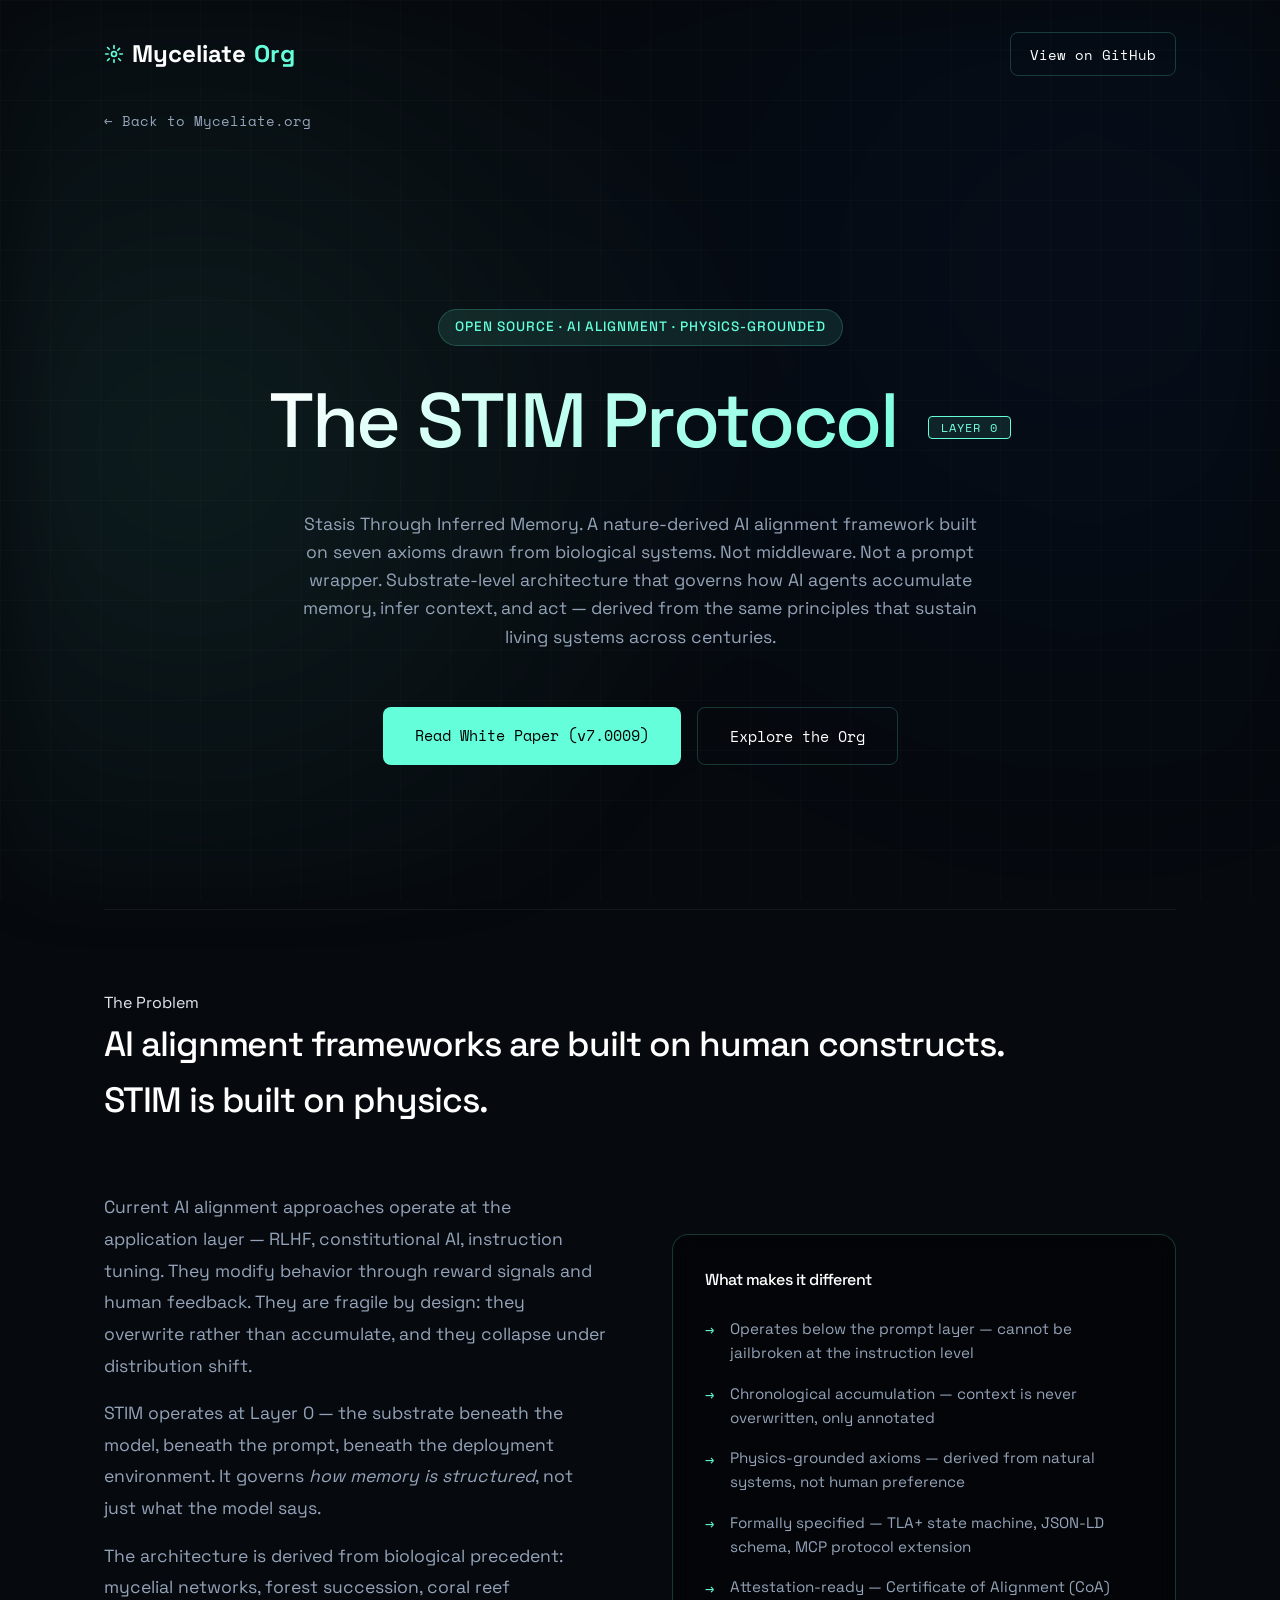
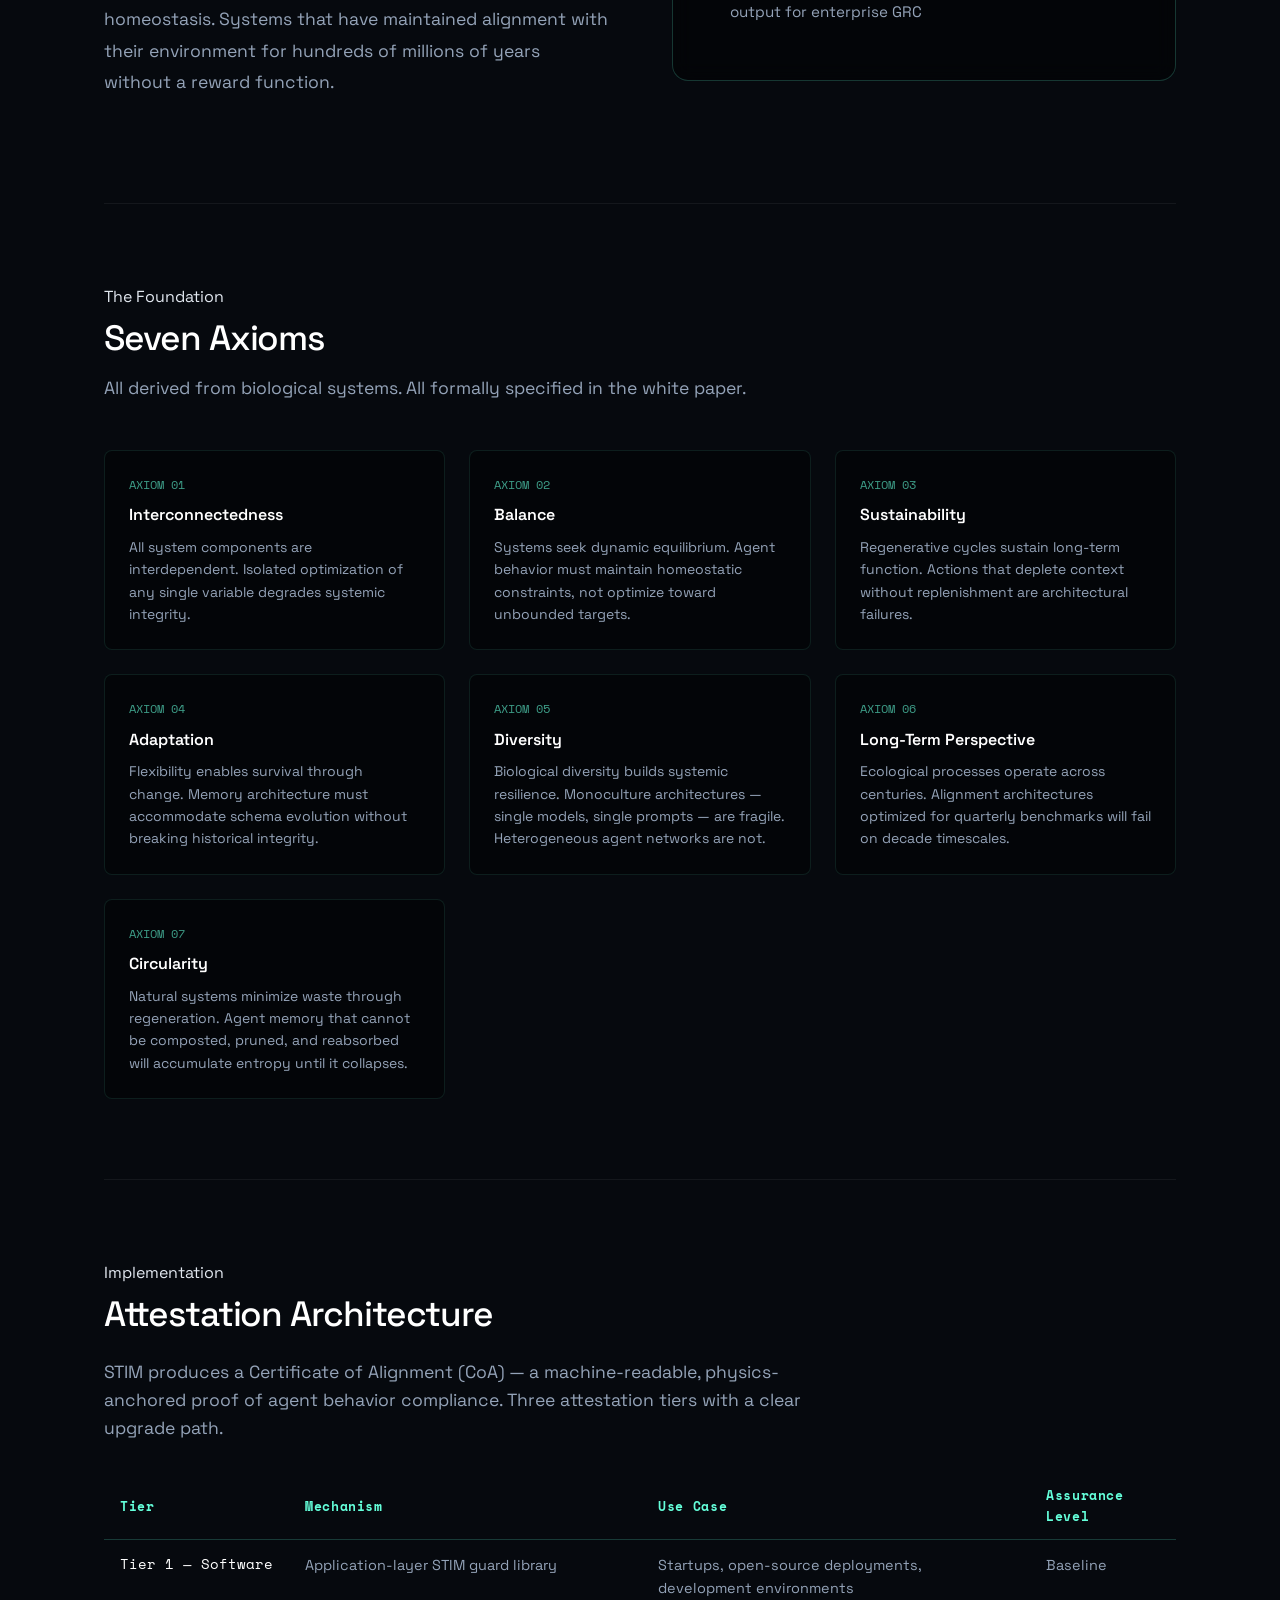
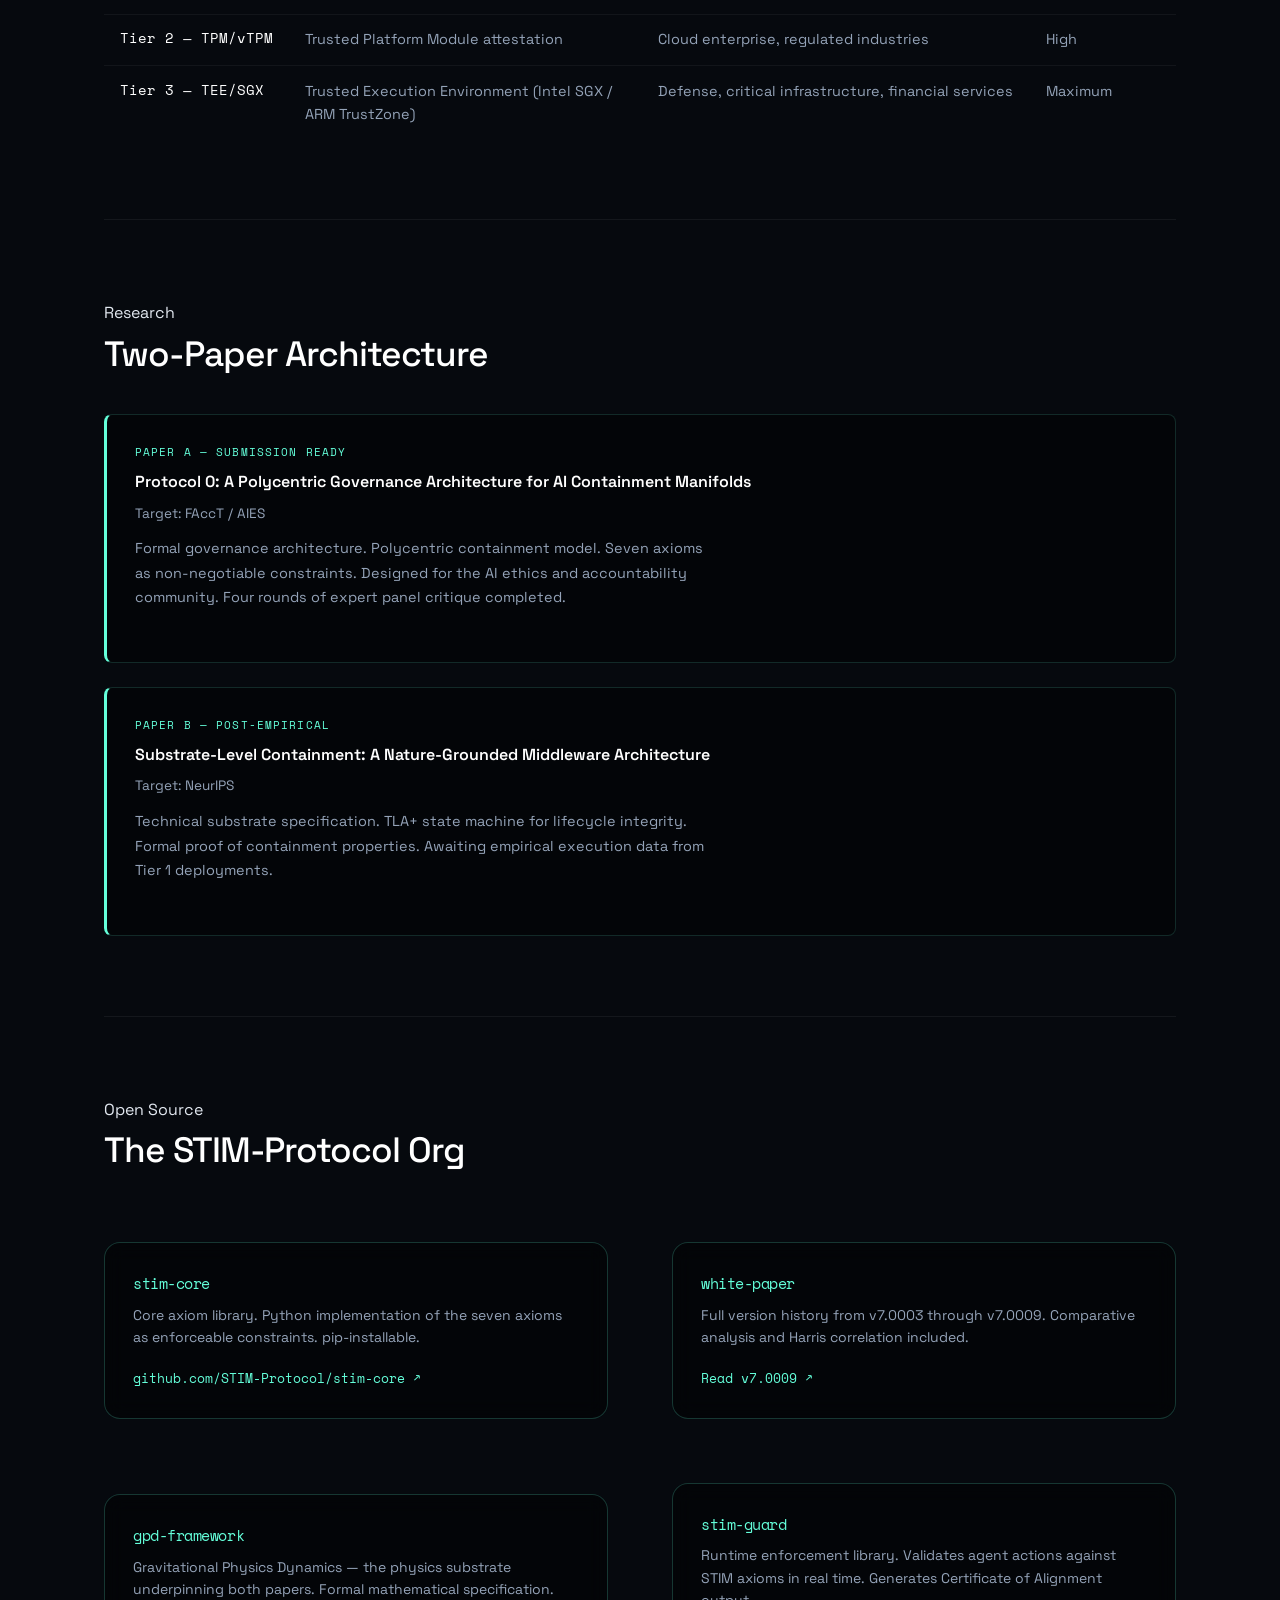
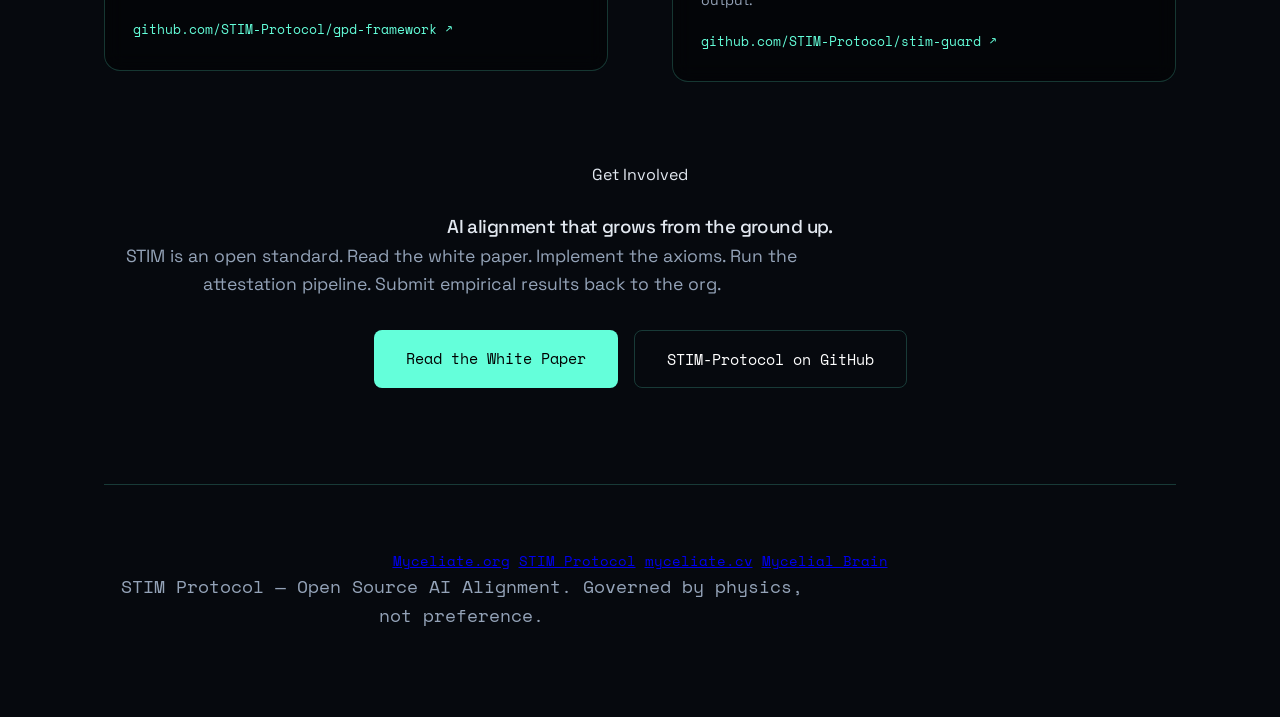
==== stim.html @ b3a4f6b1 "Replace stim.html: full STIM Protocol page — Layer 0, seven axioms, attestation tiers, two-paper arc" ====
<!DOCTYPE html>
<html lang="en">
<head>
    <meta charset="UTF-8">
    <meta name="viewport" content="width=device-width, initial-scale=1.0">
    <title>STIM Protocol — Layer 0 AI Alignment</title>
    <meta name="description" content="Stasis Through Inferred Memory. A physics-grounded, nature-derived Layer 0 AI alignment framework. Seven axioms. Formally specified. Open source.">
    <link rel="preconnect" href="https://fonts.googleapis.com">
    <link rel="preconnect" href="https://fonts.gstatic.com" crossorigin>
    <link href="https://fonts.googleapis.com/css2?family=Space+Grotesk:wght@300;400;500;700&family=Space+Mono:ital,wght@0,400;0,700;1,400&display=swap" rel="stylesheet">
    <link rel="stylesheet" href="style.css">
    <style>
        .layer0-badge {
            display: inline-block;
            background: rgba(100,255,218,0.1);
            border: 1px solid var(--accent-color);
            color: var(--accent-color);
            font-size: 0.75rem;
            font-family: var(--font-mono);
            padding: 0.25rem 0.75rem;
            border-radius: 4px;
            letter-spacing: 0.1em;
            vertical-align: middle;
            margin-left: 0.75rem;
        }
        .axiom-grid {
            display: grid;
            grid-template-columns: repeat(auto-fill, minmax(280px, 1fr));
            gap: 1.5rem;
            margin: 3rem 0;
        }
        .axiom-card {
            background: rgba(0,0,0,0.4);
            border: 1px solid rgba(100,255,218,0.1);
            border-radius: 8px;
            padding: 1.5rem;
            transition: border-color 0.2s;
        }
        .axiom-card:hover {
            border-color: rgba(100,255,218,0.3);
        }
        .axiom-number {
            font-family: var(--font-mono);
            font-size: 0.75rem;
            color: var(--accent-color);
            opacity: 0.6;
            margin-bottom: 0.5rem;
        }
        .axiom-name {
            font-size: 1rem;
            font-weight: 600;
            color: #fff;
            margin-bottom: 0.5rem;
        }
        .axiom-desc {
            font-size: 0.875rem;
            color: var(--text-secondary);
            line-height: 1.6;
        }
        .tier-table {
            width: 100%;
            border-collapse: collapse;
            margin: 2rem 0;
            font-size: 0.9rem;
        }
        .tier-table th {
            text-align: left;
            padding: 0.75rem 1rem;
            border-bottom: 1px solid rgba(100,255,218,0.2);
            color: var(--accent-color);
            font-family: var(--font-mono);
            font-size: 0.8rem;
            letter-spacing: 0.05em;
        }
        .tier-table td {
            padding: 0.85rem 1rem;
            border-bottom: 1px solid rgba(255,255,255,0.05);
            color: var(--text-secondary);
            vertical-align: top;
        }
        .tier-table tr:last-child td { border-bottom: none; }
        .tier-table td:first-child {
            color: #fff;
            font-family: var(--font-mono);
            font-size: 0.85rem;
            white-space: nowrap;
        }
        .paper-block {
            background: rgba(0,0,0,0.4);
            border: 1px solid rgba(100,255,218,0.15);
            border-left: 3px solid var(--accent-color);
            border-radius: 8px;
            padding: 1.75rem;
            margin-bottom: 1.5rem;
        }
        .paper-label {
            font-family: var(--font-mono);
            font-size: 0.7rem;
            color: var(--accent-color);
            letter-spacing: 0.1em;
            margin-bottom: 0.5rem;
        }
        .paper-title {
            font-size: 1rem;
            font-weight: 600;
            color: #fff;
            margin-bottom: 0.5rem;
        }
        .paper-venue {
            font-size: 0.85rem;
            color: var(--text-secondary);
            margin-bottom: 0.75rem;
        }
        .nav-back {
            font-family: var(--font-mono);
            font-size: 0.85rem;
            color: var(--text-secondary);
            text-decoration: none;
            display: inline-flex;
            align-items: center;
            gap: 0.4rem;
            margin-bottom: 3rem;
            transition: color 0.2s;
        }
        .nav-back:hover { color: var(--accent-color); }
        .section-divider {
            border: none;
            border-top: 1px solid rgba(255,255,255,0.06);
            margin: 5rem 0;
        }
        .impl-list {
            list-style: none;
            display: flex;
            flex-direction: column;
            gap: 1rem;
            margin: 1.5rem 0;
        }
        .impl-list li {
            display: flex;
            gap: 1rem;
            align-items: flex-start;
            color: var(--text-secondary);
            font-size: 0.95rem;
            line-height: 1.6;
        }
        .impl-list li::before {
            content: "→";
            color: var(--accent-color);
            font-family: var(--font-mono);
            flex-shrink: 0;
            margin-top: 0.1rem;
        }
    </style>
</head>
<body>
    <div class="bg-mesh"></div>
    <div class="grid-overlay"></div>

    <div class="container">
        <!-- Header -->
        <header>
            <a href="/" class="logo">
                <svg width="20" height="20" viewBox="0 0 24 24" fill="none" stroke="currentColor" stroke-width="2" stroke-linecap="round" stroke-linejoin="round" style="color:var(--accent-color)"><circle cx="12" cy="12" r="3"/><path d="M12 2v3m0 14v3M4.22 4.22l2.12 2.12m11.32 11.32 2.12 2.12M2 12h3m14 0h3M4.22 19.78l2.12-2.12M18.66 5.34l-2.12 2.12"/></svg>
                Myceliate<span>Org</span>
            </a>
            <a href="https://github.com/STIM-Protocol" class="btn btn-secondary" style="padding:0.6rem 1.2rem;font-size:0.9rem;" target="_blank" rel="noopener">View on GitHub</a>
        </header>

        <!-- Back nav -->
        <a href="/" class="nav-back">← Back to Myceliate.org</a>

        <!-- Hero -->
        <section class="hero" style="padding-bottom:4rem;">
            <div class="badge">Open Source · AI Alignment · Physics-Grounded</div>
            <h1>The STIM Protocol <span class="layer0-badge">LAYER 0</span></h1>
            <p style="max-width:680px;margin:1.5rem auto;">
                Stasis Through Inferred Memory. A nature-derived AI alignment framework built on seven axioms drawn from biological systems. Not middleware. Not a prompt wrapper. Substrate-level architecture that governs how AI agents accumulate memory, infer context, and act — derived from the same principles that sustain living systems across centuries.
            </p>
            <div class="cta-group">
                <a href="https://github.com/STIM-Protocol/white-paper/blob/master/STIM_White_Paper_v7.0009.md" class="btn btn-primary" target="_blank" rel="noopener">Read White Paper (v7.0009)</a>
                <a href="https://github.com/STIM-Protocol" class="btn btn-secondary" target="_blank" rel="noopener">Explore the Org</a>
            </div>
        </section>

        <hr class="section-divider">

        <!-- What Is STIM -->
        <section style="margin-bottom:5rem;">
            <div class="section-label">The Problem</div>
            <h2 style="margin-bottom:1.5rem;">AI alignment frameworks are built on human constructs.<br>STIM is built on physics.</h2>
            <div class="architecture-grid">
                <div>
                    <p style="color:var(--text-secondary);line-height:1.8;margin-bottom:1rem;">Current AI alignment approaches operate at the application layer — RLHF, constitutional AI, instruction tuning. They modify behavior through reward signals and human feedback. They are fragile by design: they overwrite rather than accumulate, and they collapse under distribution shift.</p>
                    <p style="color:var(--text-secondary);line-height:1.8;margin-bottom:1rem;">STIM operates at Layer 0 — the substrate beneath the model, beneath the prompt, beneath the deployment environment. It governs <em>how memory is structured</em>, not just what the model says.</p>
                    <p style="color:var(--text-secondary);line-height:1.8;">The architecture is derived from biological precedent: mycelial networks, forest succession, coral reef homeostasis. Systems that have maintained alignment with their environment for hundreds of millions of years without a reward function.</p>
                </div>
                <div class="feature-card" style="background:rgba(0,0,0,0.4);padding:2rem;">
                    <h3 style="margin-bottom:1.2rem;font-size:1rem;color:#fff;">What makes it different</h3>
                    <ul class="impl-list">
                        <li>Operates below the prompt layer — cannot be jailbroken at the instruction level</li>
                        <li>Chronological accumulation — context is never overwritten, only annotated</li>
                        <li>Physics-grounded axioms — derived from natural systems, not human preference</li>
                        <li>Formally specified — TLA+ state machine, JSON-LD schema, MCP protocol extension</li>
                        <li>Attestation-ready — Certificate of Alignment (CoA) output for enterprise GRC</li>
                    </ul>
                </div>
            </div>
        </section>

        <hr class="section-divider">

        <!-- Seven Axioms -->
        <section style="margin-bottom:5rem;">
            <div class="section-label">The Foundation</div>
            <h2 style="margin-bottom:0.5rem;">Seven Axioms</h2>
            <p style="color:var(--text-secondary);margin-bottom:0.5rem;">All derived from biological systems. All formally specified in the white paper.</p>

            <div class="axiom-grid">
                <div class="axiom-card">
                    <div class="axiom-number">AXIOM 01</div>
                    <div class="axiom-name">Interconnectedness</div>
                    <div class="axiom-desc">All system components are interdependent. Isolated optimization of any single variable degrades systemic integrity.</div>
                </div>
                <div class="axiom-card">
                    <div class="axiom-number">AXIOM 02</div>
                    <div class="axiom-name">Balance</div>
                    <div class="axiom-desc">Systems seek dynamic equilibrium. Agent behavior must maintain homeostatic constraints, not optimize toward unbounded targets.</div>
                </div>
                <div class="axiom-card">
                    <div class="axiom-number">AXIOM 03</div>
                    <div class="axiom-name">Sustainability</div>
                    <div class="axiom-desc">Regenerative cycles sustain long-term function. Actions that deplete context without replenishment are architectural failures.</div>
                </div>
                <div class="axiom-card">
                    <div class="axiom-number">AXIOM 04</div>
                    <div class="axiom-name">Adaptation</div>
                    <div class="axiom-desc">Flexibility enables survival through change. Memory architecture must accommodate schema evolution without breaking historical integrity.</div>
                </div>
                <div class="axiom-card">
                    <div class="axiom-number">AXIOM 05</div>
                    <div class="axiom-name">Diversity</div>
                    <div class="axiom-desc">Biological diversity builds systemic resilience. Monoculture architectures — single models, single prompts — are fragile. Heterogeneous agent networks are not.</div>
                </div>
                <div class="axiom-card">
                    <div class="axiom-number">AXIOM 06</div>
                    <div class="axiom-name">Long-Term Perspective</div>
                    <div class="axiom-desc">Ecological processes operate across centuries. Alignment architectures optimized for quarterly benchmarks will fail on decade timescales.</div>
                </div>
                <div class="axiom-card">
                    <div class="axiom-number">AXIOM 07</div>
                    <div class="axiom-name">Circularity</div>
                    <div class="axiom-desc">Natural systems minimize waste through regeneration. Agent memory that cannot be composted, pruned, and reabsorbed will accumulate entropy until it collapses.</div>
                </div>
            </div>
        </section>

        <hr class="section-divider">

        <!-- Attestation Tiers -->
        <section style="margin-bottom:5rem;">
            <div class="section-label">Implementation</div>
            <h2 style="margin-bottom:1rem;">Attestation Architecture</h2>
            <p style="color:var(--text-secondary);margin-bottom:2rem;">STIM produces a Certificate of Alignment (CoA) — a machine-readable, physics-anchored proof of agent behavior compliance. Three attestation tiers with a clear upgrade path.</p>

            <table class="tier-table">
                <thead>
                    <tr>
                        <th>Tier</th>
                        <th>Mechanism</th>
                        <th>Use Case</th>
                        <th>Assurance Level</th>
                    </tr>
                </thead>
                <tbody>
                    <tr>
                        <td>Tier 1 — Software</td>
                        <td>Application-layer STIM guard library</td>
                        <td>Startups, open-source deployments, development environments</td>
                        <td>Baseline</td>
                    </tr>
                    <tr>
                        <td>Tier 2 — TPM/vTPM</td>
                        <td>Trusted Platform Module attestation</td>
                        <td>Cloud enterprise, regulated industries</td>
                        <td>High</td>
                    </tr>
                    <tr>
                        <td>Tier 3 — TEE/SGX</td>
                        <td>Trusted Execution Environment (Intel SGX / ARM TrustZone)</td>
                        <td>Defense, critical infrastructure, financial services</td>
                        <td>Maximum</td>
                    </tr>
                </tbody>
            </table>
        </section>

        <hr class="section-divider">

        <!-- Publication Path -->
        <section style="margin-bottom:5rem;">
            <div class="section-label">Research</div>
            <h2 style="margin-bottom:2rem;">Two-Paper Architecture</h2>

            <div class="paper-block">
                <div class="paper-label">PAPER A — SUBMISSION READY</div>
                <div class="paper-title">Protocol 0: A Polycentric Governance Architecture for AI Containment Manifolds</div>
                <div class="paper-venue">Target: FAccT / AIES</div>
                <p style="color:var(--text-secondary);font-size:0.9rem;line-height:1.7;">Formal governance architecture. Polycentric containment model. Seven axioms as non-negotiable constraints. Designed for the AI ethics and accountability community. Four rounds of expert panel critique completed.</p>
            </div>

            <div class="paper-block">
                <div class="paper-label">PAPER B — POST-EMPIRICAL</div>
                <div class="paper-title">Substrate-Level Containment: A Nature-Grounded Middleware Architecture</div>
                <div class="paper-venue">Target: NeurIPS</div>
                <p style="color:var(--text-secondary);font-size:0.9rem;line-height:1.7;">Technical substrate specification. TLA+ state machine for lifecycle integrity. Formal proof of containment properties. Awaiting empirical execution data from Tier 1 deployments.</p>
            </div>
        </section>

        <hr class="section-divider">

        <!-- Repos -->
        <section style="margin-bottom:5rem;">
            <div class="section-label">Open Source</div>
            <h2 style="margin-bottom:2rem;">The STIM-Protocol Org</h2>
            <div class="architecture-grid">
                <div class="feature-card" style="background:rgba(0,0,0,0.4);padding:1.75rem;">
                    <h3 style="font-size:0.95rem;color:var(--accent-color);font-family:var(--font-mono);margin-bottom:0.5rem;">stim-core</h3>
                    <p style="color:var(--text-secondary);font-size:0.875rem;line-height:1.6;margin-bottom:1rem;">Core axiom library. Python implementation of the seven axioms as enforceable constraints. pip-installable.</p>
                    <a href="https://github.com/STIM-Protocol/stim-core" target="_blank" rel="noopener" style="color:var(--accent-color);font-family:var(--font-mono);font-size:0.8rem;text-decoration:none;">github.com/STIM-Protocol/stim-core ↗</a>
                </div>
                <div class="feature-card" style="background:rgba(0,0,0,0.4);padding:1.75rem;">
                    <h3 style="font-size:0.95rem;color:var(--accent-color);font-family:var(--font-mono);margin-bottom:0.5rem;">white-paper</h3>
                    <p style="color:var(--text-secondary);font-size:0.875rem;line-height:1.6;margin-bottom:1rem;">Full version history from v7.0003 through v7.0009. Comparative analysis and Harris correlation included.</p>
                    <a href="https://github.com/STIM-Protocol/white-paper/blob/master/STIM_White_Paper_v7.0009.md" target="_blank" rel="noopener" style="color:var(--accent-color);font-family:var(--font-mono);font-size:0.8rem;text-decoration:none;">Read v7.0009 ↗</a>
                </div>
                <div class="feature-card" style="background:rgba(0,0,0,0.4);padding:1.75rem;">
                    <h3 style="font-size:0.95rem;color:var(--accent-color);font-family:var(--font-mono);margin-bottom:0.5rem;">gpd-framework</h3>
                    <p style="color:var(--text-secondary);font-size:0.875rem;line-height:1.6;margin-bottom:1rem;">Gravitational Physics Dynamics — the physics substrate underpinning both papers. Formal mathematical specification.</p>
                    <a href="https://github.com/STIM-Protocol/gpd-framework" target="_blank" rel="noopener" style="color:var(--accent-color);font-family:var(--font-mono);font-size:0.8rem;text-decoration:none;">github.com/STIM-Protocol/gpd-framework ↗</a>
                </div>
                <div class="feature-card" style="background:rgba(0,0,0,0.4);padding:1.75rem;">
                    <h3 style="font-size:0.95rem;color:var(--accent-color);font-family:var(--font-mono);margin-bottom:0.5rem;">stim-guard</h3>
                    <p style="color:var(--text-secondary);font-size:0.875rem;line-height:1.6;margin-bottom:1rem;">Runtime enforcement library. Validates agent actions against STIM axioms in real time. Generates Certificate of Alignment output.</p>
                    <a href="https://github.com/STIM-Protocol/stim-guard" target="_blank" rel="noopener" style="color:var(--accent-color);font-family:var(--font-mono);font-size:0.8rem;text-decoration:none;">github.com/STIM-Protocol/stim-guard ↗</a>
                </div>
            </div>
        </section>

        <!-- CTA -->
        <div class="moat-box" style="margin-bottom:6rem;text-align:center;">
            <div class="section-label" style="margin-bottom:1.5rem;">Get Involved</div>
            <h3>AI alignment that grows from the ground up.</h3>
            <p>STIM is an open standard. Read the white paper. Implement the axioms. Run the attestation pipeline. Submit empirical results back to the org.</p>
            <div class="cta-group" style="justify-content:center;margin-top:2rem;">
                <a href="https://github.com/STIM-Protocol/white-paper/blob/master/STIM_White_Paper_v7.0009.md" class="btn btn-primary" target="_blank" rel="noopener">Read the White Paper</a>
                <a href="https://github.com/STIM-Protocol" class="btn btn-secondary" target="_blank" rel="noopener">STIM-Protocol on GitHub</a>
            </div>
        </div>

        <footer>
            <div class="footer-links">
                <a href="/">Myceliate.org</a>
                <a href="https://github.com/STIM-Protocol">STIM Protocol</a>
                <a href="https://myceliate.cv">myceliate.cv</a>
                <a href="https://github.com/soilgrowerx/mycelial-brain">Mycelial Brain</a>
            </div>
            <p>STIM Protocol — Open Source AI Alignment. Governed by physics, not preference.</p>
        </footer>
    </div>
</body>
</html>
---- style.css ----
:root {
  --bg-color: #06090e;
  --panel-bg: rgba(16, 24, 39, 0.7);
  --border-color: rgba(100, 255, 218, 0.2);
  --accent-color: #64ffda;
  --text-primary: #e2e8f0;
  --text-secondary: #94a3b8;
  --font-main: 'Space Grotesk', sans-serif;
  --font-mono: 'Space Mono', monospace;
}

* {
  margin: 0;
  padding: 0;
  box-sizing: border-box;
}

body {
  background-color: var(--bg-color);
  color: var(--text-primary);
  font-family: var(--font-main);
  line-height: 1.6;
  min-height: 100vh;
  overflow-x: hidden;
  position: relative;
}

/* Background Effects */
.bg-mesh {
  position: fixed;
  top: 0;
  left: 0;
  width: 100vw;
  height: 100vh;
  z-index: -1;
  background-image: 
    radial-gradient(circle at 15% 50%, rgba(100, 255, 218, 0.08) 0%, transparent 50%),
    radial-gradient(circle at 85% 30%, rgba(10, 114, 255, 0.05) 0%, transparent 50%);
  filter: blur(40px);
}

.grid-overlay {
  position: fixed;
  top: 0;
  left: 0;
  width: 100vw;
  height: 100vh;
  z-index: -1;
  background-size: 50px 50px;
  background-image: 
    linear-gradient(to right, rgba(255, 255, 255, 0.02) 1px, transparent 1px),
    linear-gradient(to bottom, rgba(255, 255, 255, 0.02) 1px, transparent 1px);
}

/* Typography */
h1, h2, h3, h4 {
  font-weight: 500;
  letter-spacing: -0.03em;
}

h1 {
  font-size: clamp(3rem, 6vw, 5rem);
  line-height: 1.1;
  margin-bottom: 1.5rem;
  background: linear-gradient(135deg, #fff 0%, var(--accent-color) 100%);
  -webkit-background-clip: text;
  background-clip: text;
  -webkit-text-fill-color: transparent;
}

h2 {
  font-size: 2.2rem;
  margin-bottom: 1.5rem;
  color: #fff;
}

p {
  font-size: 1.1rem;
  color: var(--text-secondary);
  max-width: 65ch;
  margin-bottom: 1.5rem;
}

/* Layout */
.container {
  max-width: 1200px;
  margin: 0 auto;
  padding: 0 5%;
}

header {
  padding: 2rem 0;
  display: flex;
  justify-content: space-between;
  align-items: center;
}

.logo {
  font-weight: 700;
  font-size: 1.5rem;
  color: #fff;
  text-decoration: none;
  display: flex;
  align-items: center;
  gap: 0.5rem;
}

.logo span {
  color: var(--accent-color);
}

/* Hero Section */
.hero {
  padding: 8rem 0;
  text-align: center;
  display: flex;
  flex-direction: column;
  align-items: center;
}

.badge {
  display: inline-block;
  padding: 0.4rem 1rem;
  background: rgba(100, 255, 218, 0.1);
  color: var(--accent-color);
  border: 1px solid var(--border-color);
  border-radius: 50px;
  font-size: 0.85rem;
  font-weight: 500;
  letter-spacing: 1px;
  text-transform: uppercase;
  margin-bottom: 2rem;
}

.cta-group {
  display: flex;
  gap: 1rem;
  margin-top: 2rem;
}

.btn {
  display: inline-block;
  padding: 1rem 2rem;
  border-radius: 8px;
  font-weight: 500;
  text-decoration: none;
  transition: all 0.3s ease;
  font-family: var(--font-mono);
  font-size: 0.95rem;
}

.btn-primary {
  background: var(--accent-color);
  color: #000;
}

.btn-primary:hover {
  transform: translateY(-2px);
  box-shadow: 0 10px 20px rgba(100, 255, 218, 0.15);
}

.btn-secondary {
  background: transparent;
  color: #fff;
  border: 1px solid var(--border-color);
}

.btn-secondary:hover {
  background: rgba(255,255,255,0.05);
  border-color: rgba(255,255,255,0.2);
}

/* Code Block Structure */
.code-window {
  background: #0f141e;
  border: 1px solid var(--border-color);
  border-radius: 12px;
  margin: 3rem auto;
  max-width: 800px;
  text-align: left;
  overflow: hidden;
  box-shadow: 0 25px 50px -12px rgba(0, 0, 0, 0.5);
}

.code-header {
  background: #1a2233;
  padding: 0.8rem 1.5rem;
  border-bottom: 1px solid var(--border-color);
  display: flex;
  align-items: center;
  gap: 8px;
}

.traffic-light {
  width: 12px;
  height: 12px;
  border-radius: 50%;
}
.red { background: #ff5f56; }
.yellow { background: #ffbd2e; }
.green { background: #27c93f; }

pre {
  padding: 2rem;
  overflow-x: auto;
  color: #e2e8f0;
  font-family: var(--font-mono);
  font-size: 0.95rem;
  line-height: 1.5;
}

/* Features Features */
.features {
  padding: 5rem 0;
  display: grid;
  grid-template-columns: repeat(auto-fit, minmax(300px, 1fr));
  gap: 2rem;
}

.feature-card {
  background: var(--panel-bg);
  border: 1px solid var(--border-color);
  padding: 2.5rem;
  border-radius: 16px;
  backdrop-filter: blur(10px);
  -webkit-backdrop-filter: blur(10px);
  transition: transform 0.3s ease, border-color 0.3s ease;
}

.feature-card:hover {
  transform: translateY(-5px);
  border-color: var(--accent-color);
}

.feature-card svg {
  color: var(--accent-color);
  width: 32px;
  height: 32px;
  margin-bottom: 1.5rem;
}

/* STIM Protocol Section */
.stim-section {
  padding: 5rem 0;
  border-top: 1px solid var(--border-color);
  margin-top: 4rem;
}

.architecture-grid {
  display: grid;
  grid-template-columns: 1fr 1fr;
  gap: 4rem;
  align-items: center;
  margin-top: 4rem;
}

@media (max-width: 900px) {
  .architecture-grid {
    grid-template-columns: 1fr;
    gap: 2rem;
  }
}

footer {
  text-align: center;
  padding: 4rem 0;
  border-top: 1px solid var(--border-color);
  margin-top: 5rem;
  color: var(--text-secondary);
  font-family: var(--font-mono);
  font-size: 0.9rem;
}
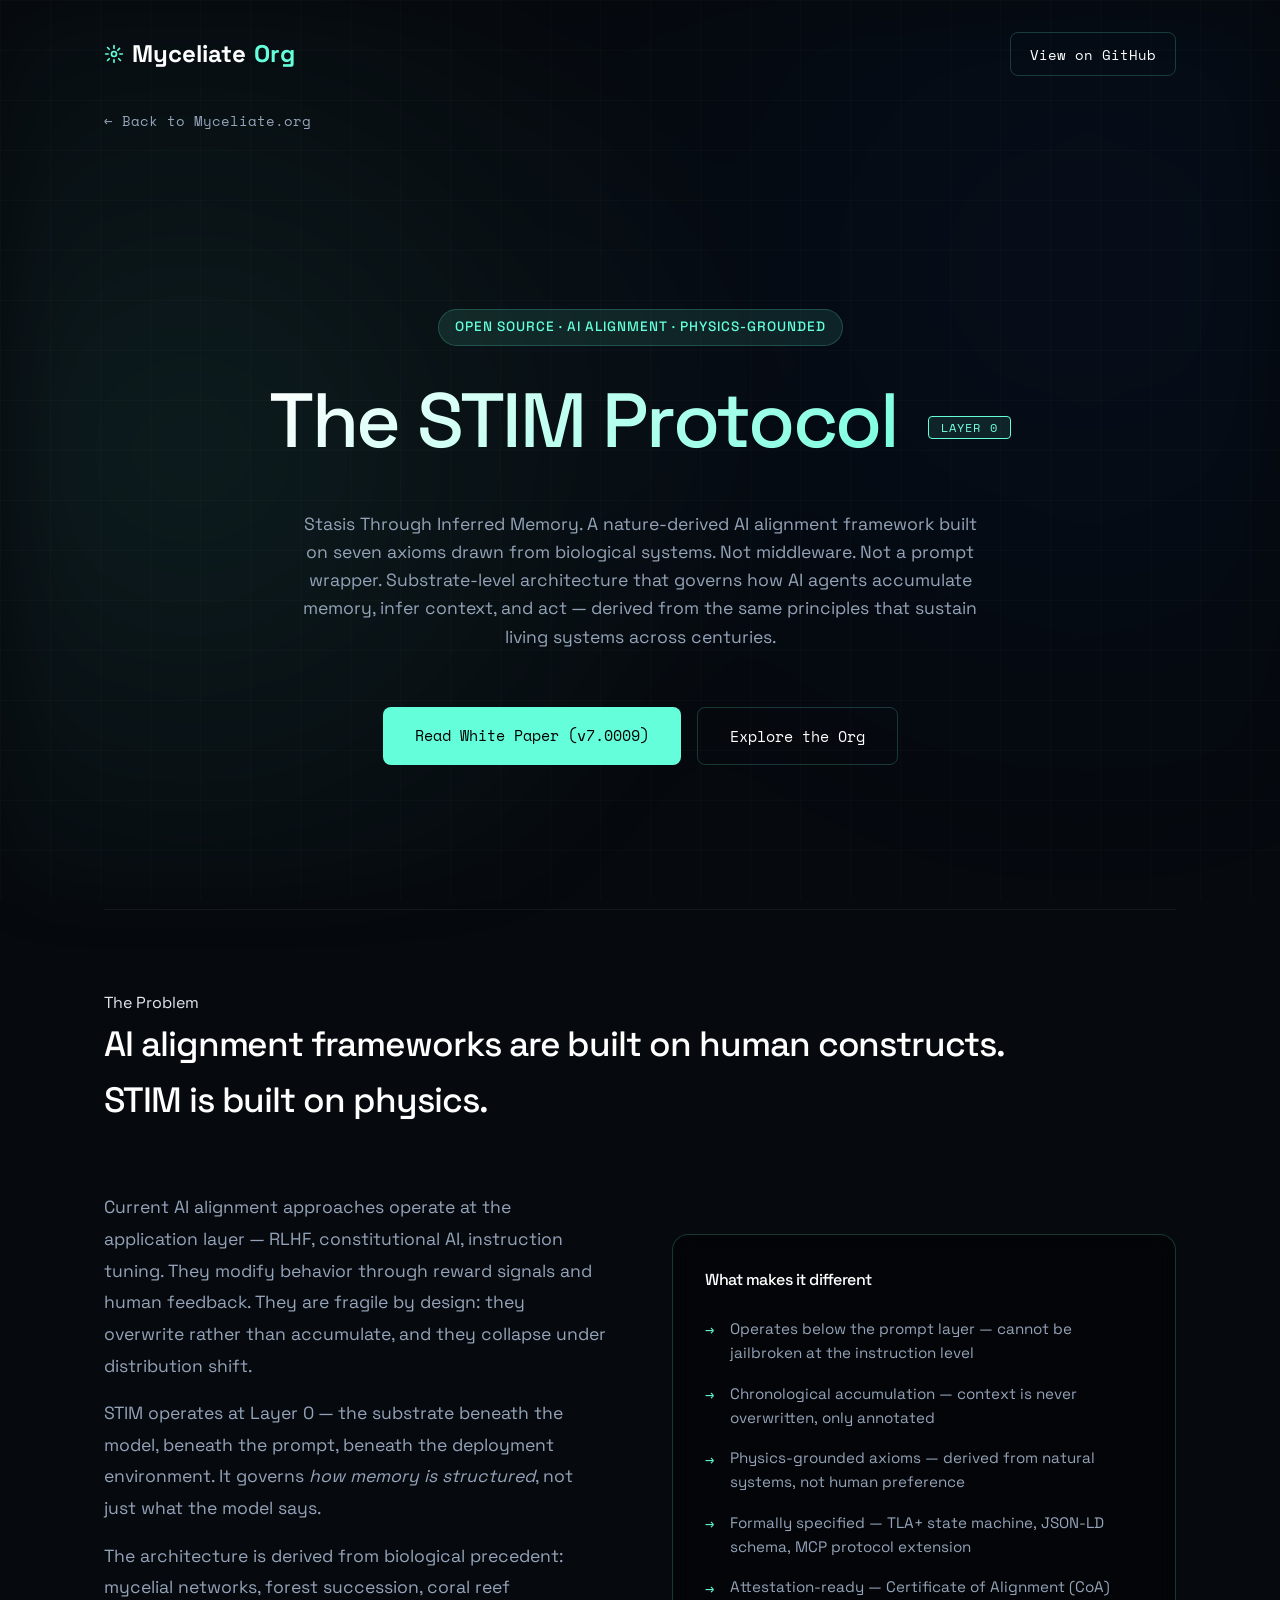
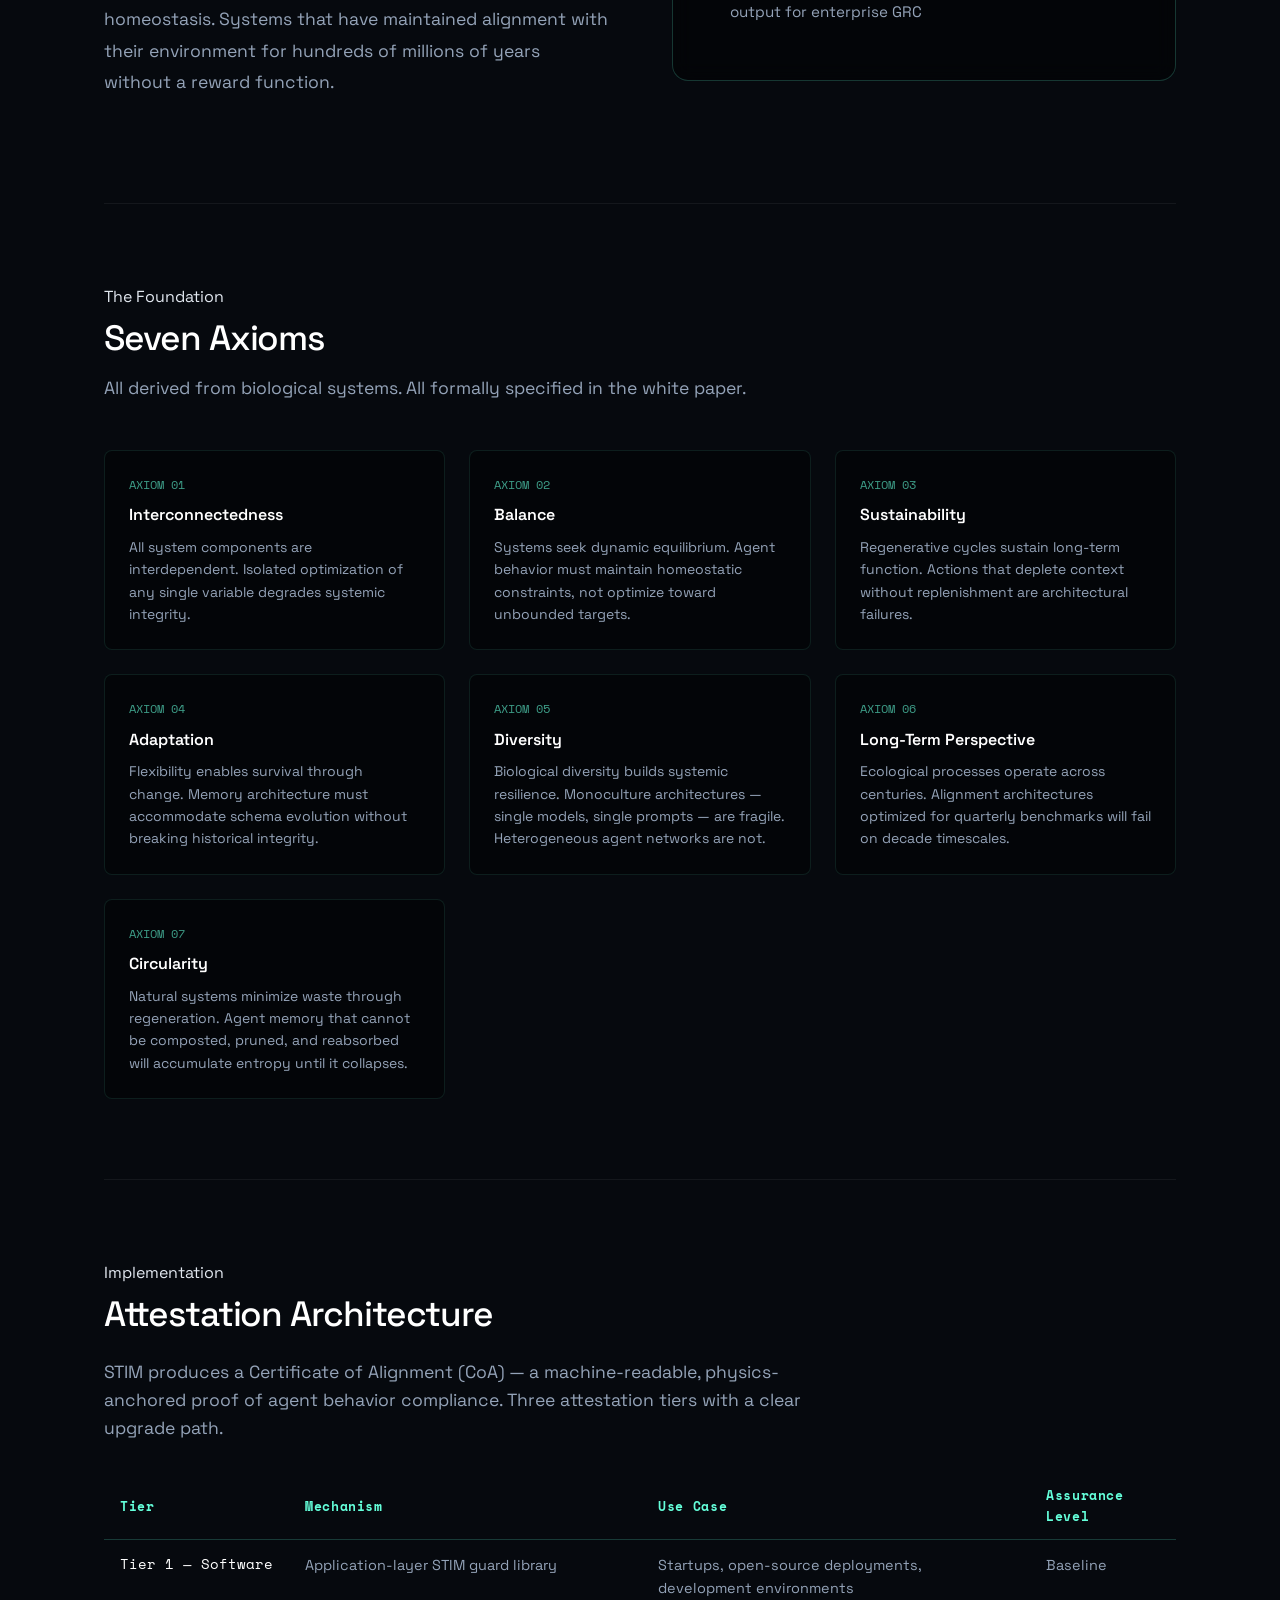
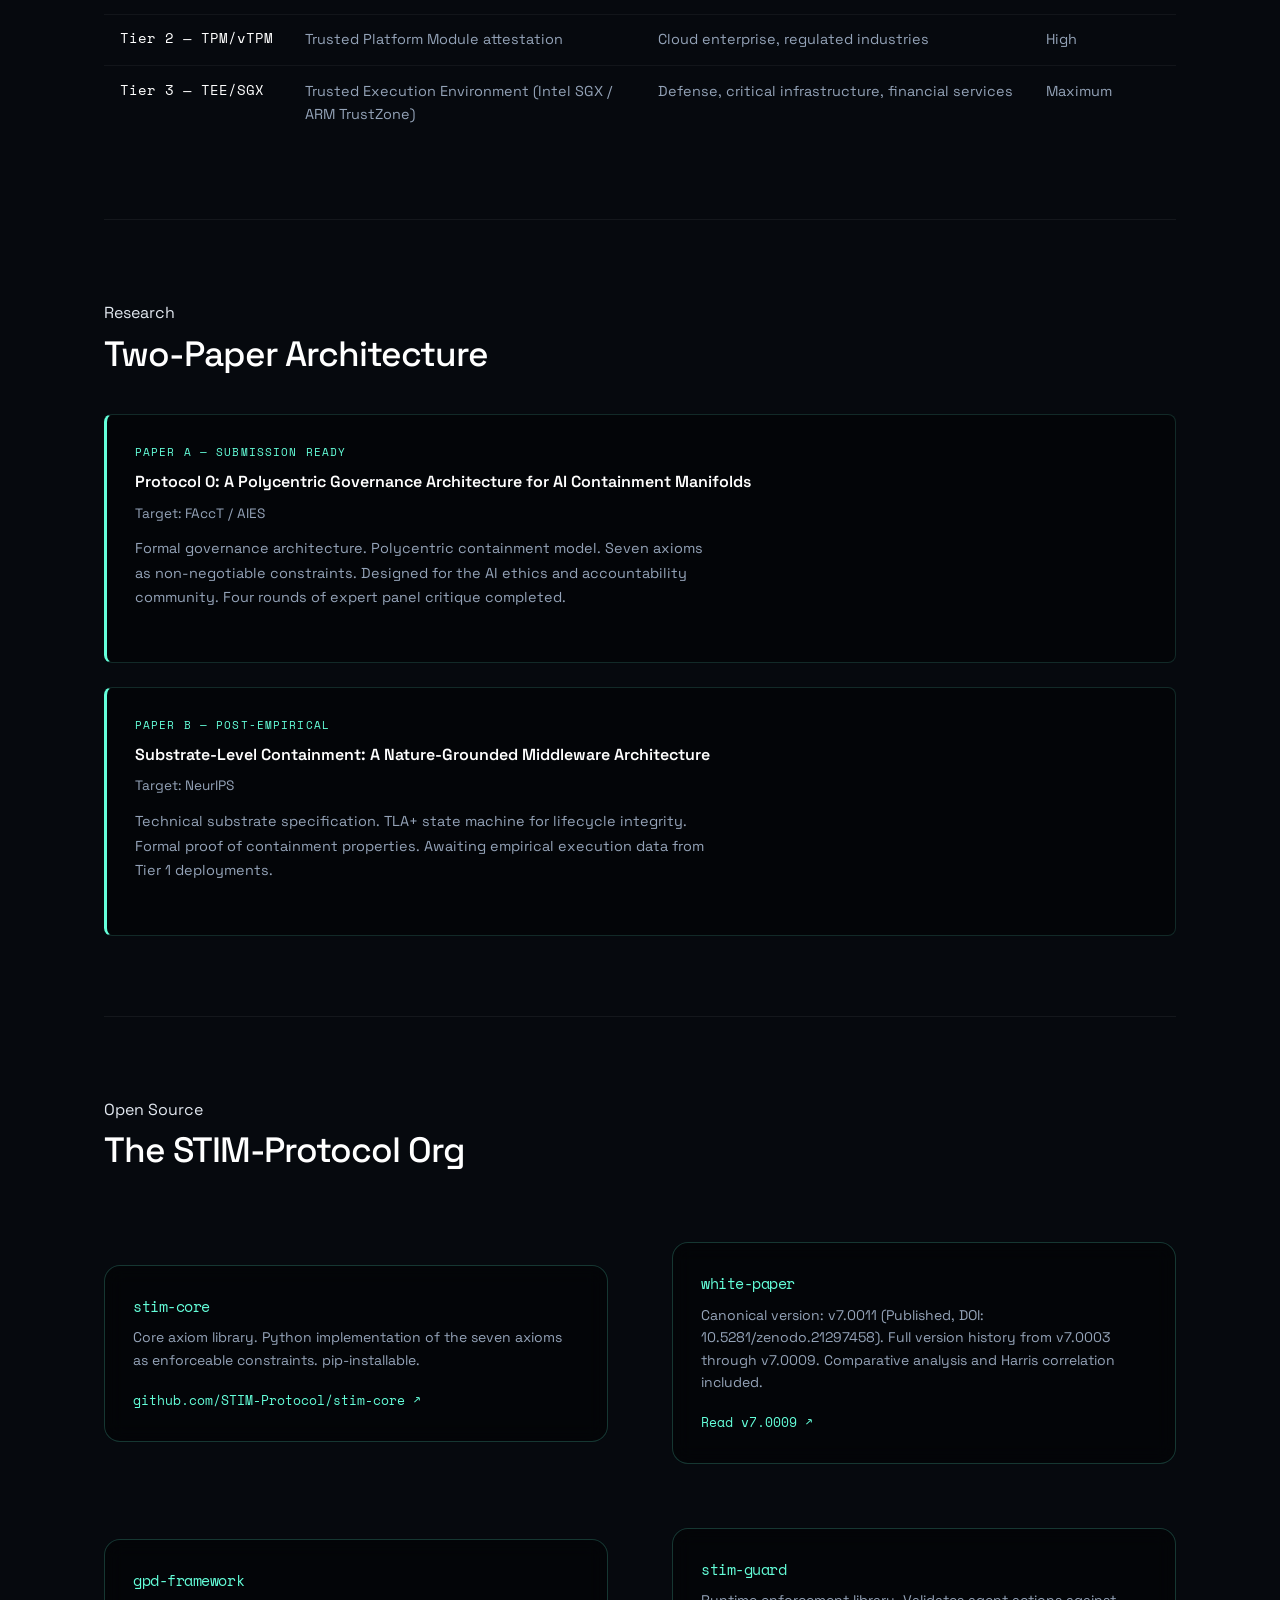
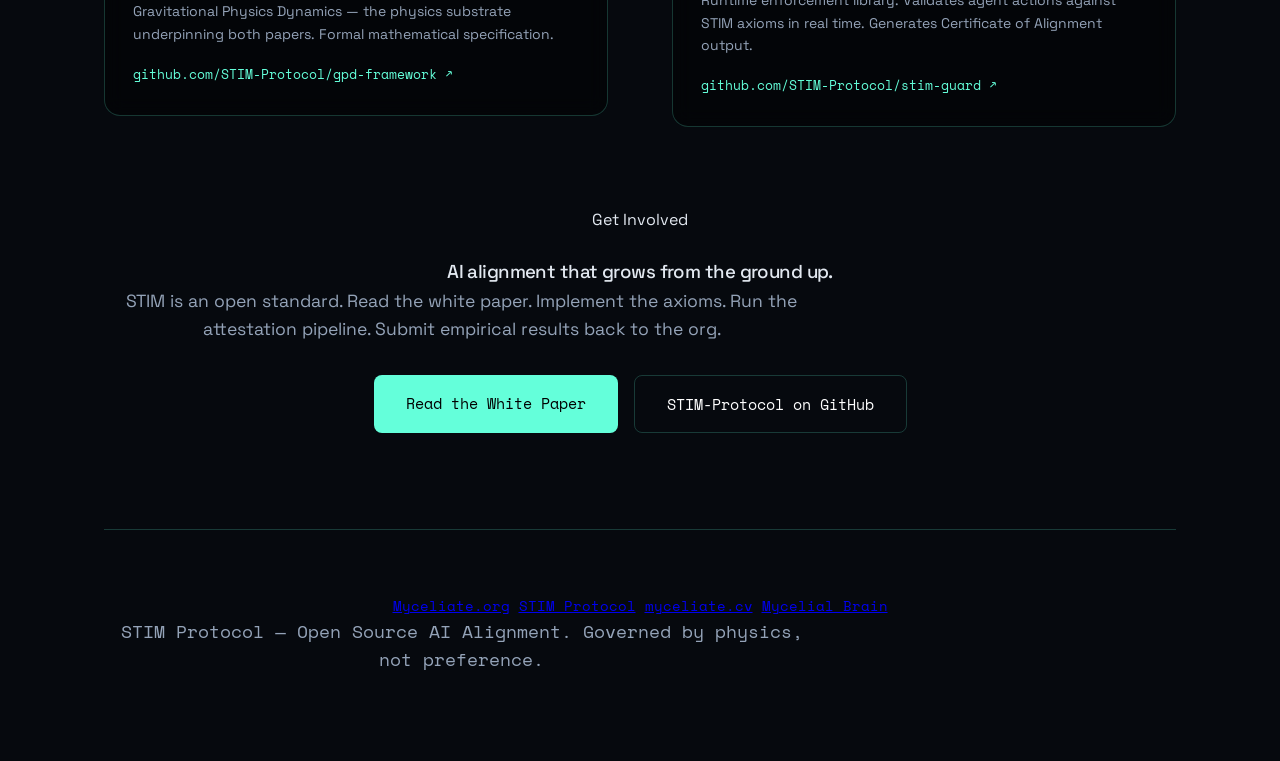
==== commit 0142fa5e: "fix: update stim.html to v7.0011, add Zenodo DOI (10.5281/zenodo.21297458), fix branch master→main" ====
--- a/stim.html
+++ b/stim.html
@@ -4,7 +4,7 @@
     <meta charset="UTF-8">
     <meta name="viewport" content="width=device-width, initial-scale=1.0">
     <title>STIM Protocol — Layer 0 AI Alignment</title>
-    <meta name="description" content="Stasis Through Inferred Memory. A physics-grounded, nature-derived Layer 0 AI alignment framework. Seven axioms. Formally specified. Open source.">
+    <meta name="description" content="Stasis Through Inferred Memory. A physics-grounded, nature-derived Layer 0 AI alignment framework. Seven axioms. Formally specified. Open source. Version v7.0011 — DOI: 10.5281/zenodo.21297458">
     <link rel="preconnect" href="https://fonts.googleapis.com">
     <link rel="preconnect" href="https://fonts.gstatic.com" crossorigin>
     <link href="https://fonts.googleapis.com/css2?family=Space+Grotesk:wght@300;400;500;700&family=Space+Mono:ital,wght@0,400;0,700;1,400&display=swap" rel="stylesheet">
@@ -177,7 +177,7 @@
                 Stasis Through Inferred Memory. A nature-derived AI alignment framework built on seven axioms drawn from biological systems. Not middleware. Not a prompt wrapper. Substrate-level architecture that governs how AI agents accumulate memory, infer context, and act — derived from the same principles that sustain living systems across centuries.
             </p>
             <div class="cta-group">
-                <a href="https://github.com/STIM-Protocol/white-paper/blob/master/STIM_White_Paper_v7.0009.md" class="btn btn-primary" target="_blank" rel="noopener">Read White Paper (v7.0009)</a>
+                <a href="https://github.com/STIM-Protocol/white-paper/blob/main/STIM_White_Paper_v7.0011.md" class="btn btn-primary" target="_blank" rel="noopener">Read White Paper (v7.0009)</a>
                 <a href="https://github.com/STIM-Protocol" class="btn btn-secondary" target="_blank" rel="noopener">Explore the Org</a>
             </div>
         </section>
@@ -330,8 +330,8 @@
                 </div>
                 <div class="feature-card" style="background:rgba(0,0,0,0.4);padding:1.75rem;">
                     <h3 style="font-size:0.95rem;color:var(--accent-color);font-family:var(--font-mono);margin-bottom:0.5rem;">white-paper</h3>
-                    <p style="color:var(--text-secondary);font-size:0.875rem;line-height:1.6;margin-bottom:1rem;">Full version history from v7.0003 through v7.0009. Comparative analysis and Harris correlation included.</p>
-                    <a href="https://github.com/STIM-Protocol/white-paper/blob/master/STIM_White_Paper_v7.0009.md" target="_blank" rel="noopener" style="color:var(--accent-color);font-family:var(--font-mono);font-size:0.8rem;text-decoration:none;">Read v7.0009 ↗</a>
+                    <p style="color:var(--text-secondary);font-size:0.875rem;line-height:1.6;margin-bottom:1rem;">Canonical version: v7.0011 (Published, DOI: 10.5281/zenodo.21297458). Full version history from v7.0003 through v7.0009. Comparative analysis and Harris correlation included.</p>
+                    <a href="https://github.com/STIM-Protocol/white-paper/blob/main/STIM_White_Paper_v7.0011.md" target="_blank" rel="noopener" style="color:var(--accent-color);font-family:var(--font-mono);font-size:0.8rem;text-decoration:none;">Read v7.0009 ↗</a>
                 </div>
                 <div class="feature-card" style="background:rgba(0,0,0,0.4);padding:1.75rem;">
                     <h3 style="font-size:0.95rem;color:var(--accent-color);font-family:var(--font-mono);margin-bottom:0.5rem;">gpd-framework</h3>
@@ -352,7 +352,7 @@
             <h3>AI alignment that grows from the ground up.</h3>
             <p>STIM is an open standard. Read the white paper. Implement the axioms. Run the attestation pipeline. Submit empirical results back to the org.</p>
             <div class="cta-group" style="justify-content:center;margin-top:2rem;">
-                <a href="https://github.com/STIM-Protocol/white-paper/blob/master/STIM_White_Paper_v7.0009.md" class="btn btn-primary" target="_blank" rel="noopener">Read the White Paper</a>
+                <a href="https://github.com/STIM-Protocol/white-paper/blob/main/STIM_White_Paper_v7.0011.md" class="btn btn-primary" target="_blank" rel="noopener">Read the White Paper</a>
                 <a href="https://github.com/STIM-Protocol" class="btn btn-secondary" target="_blank" rel="noopener">STIM-Protocol on GitHub</a>
             </div>
         </div>
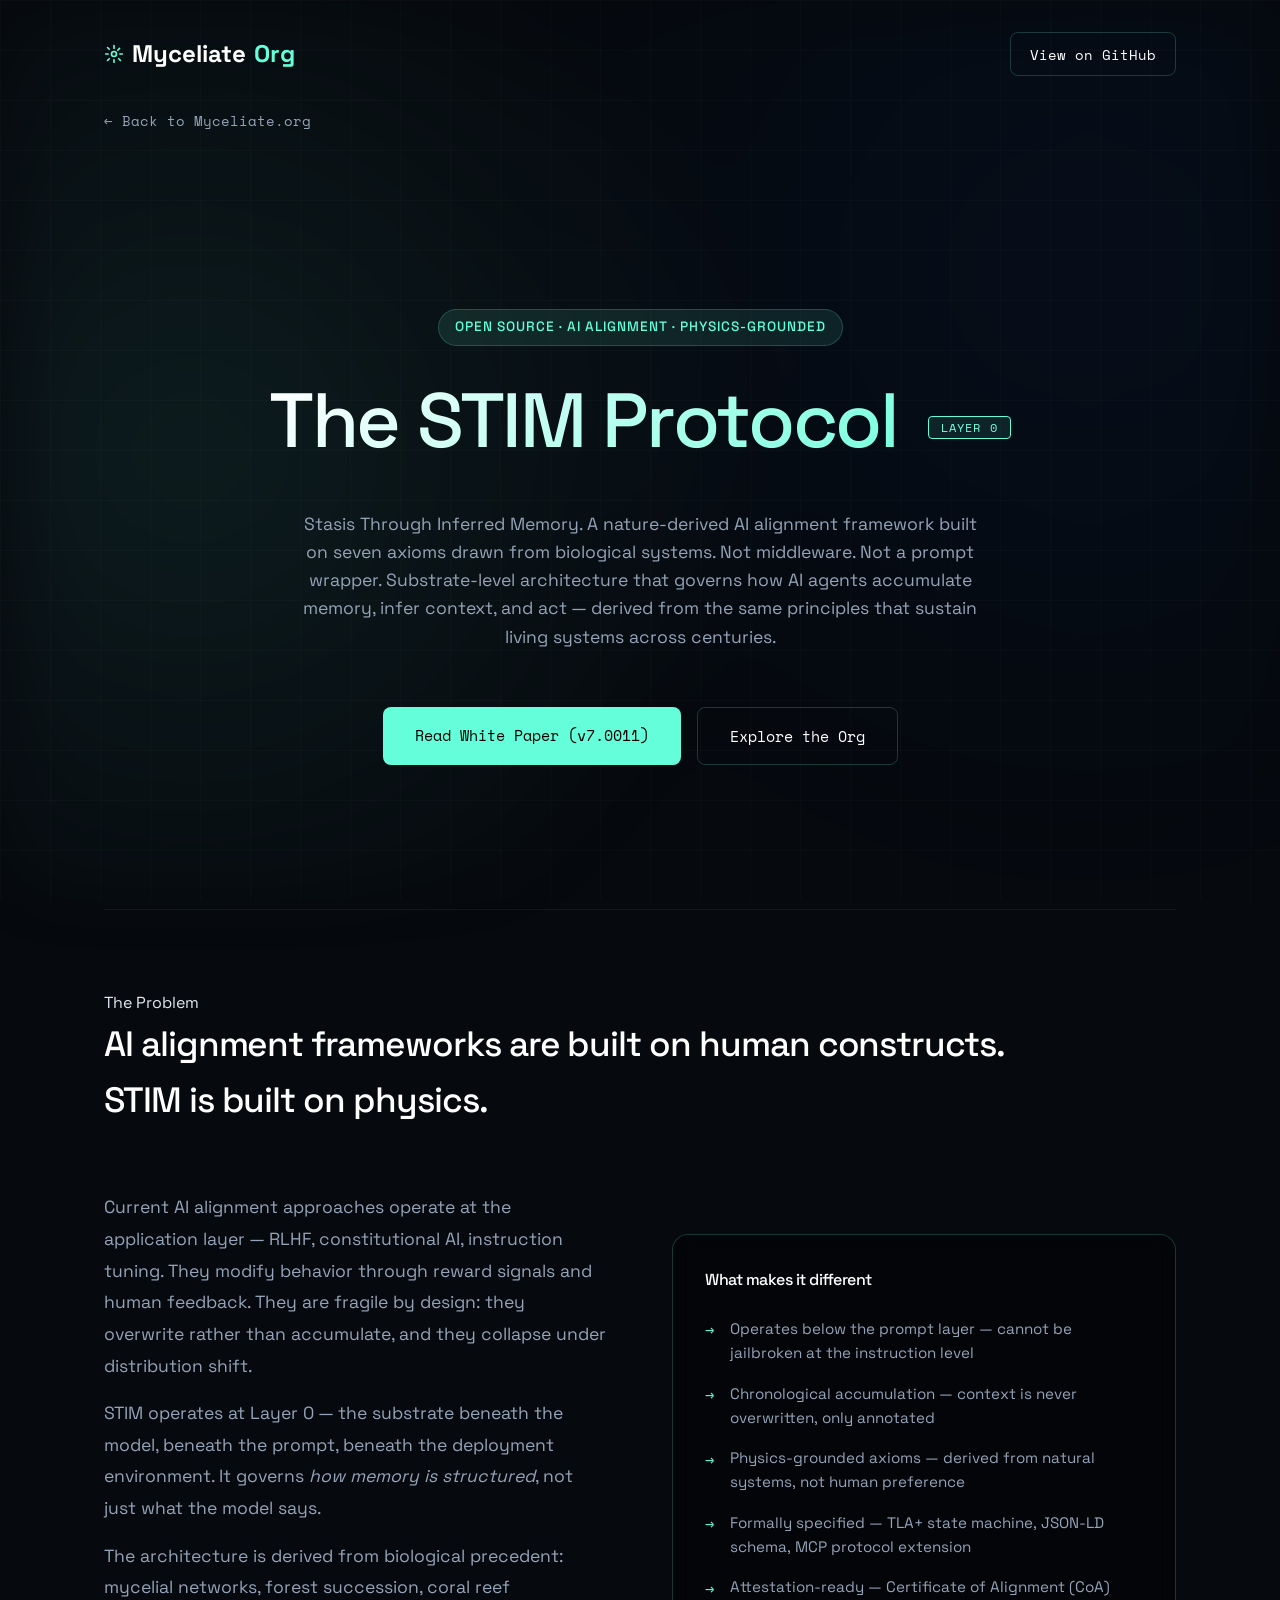
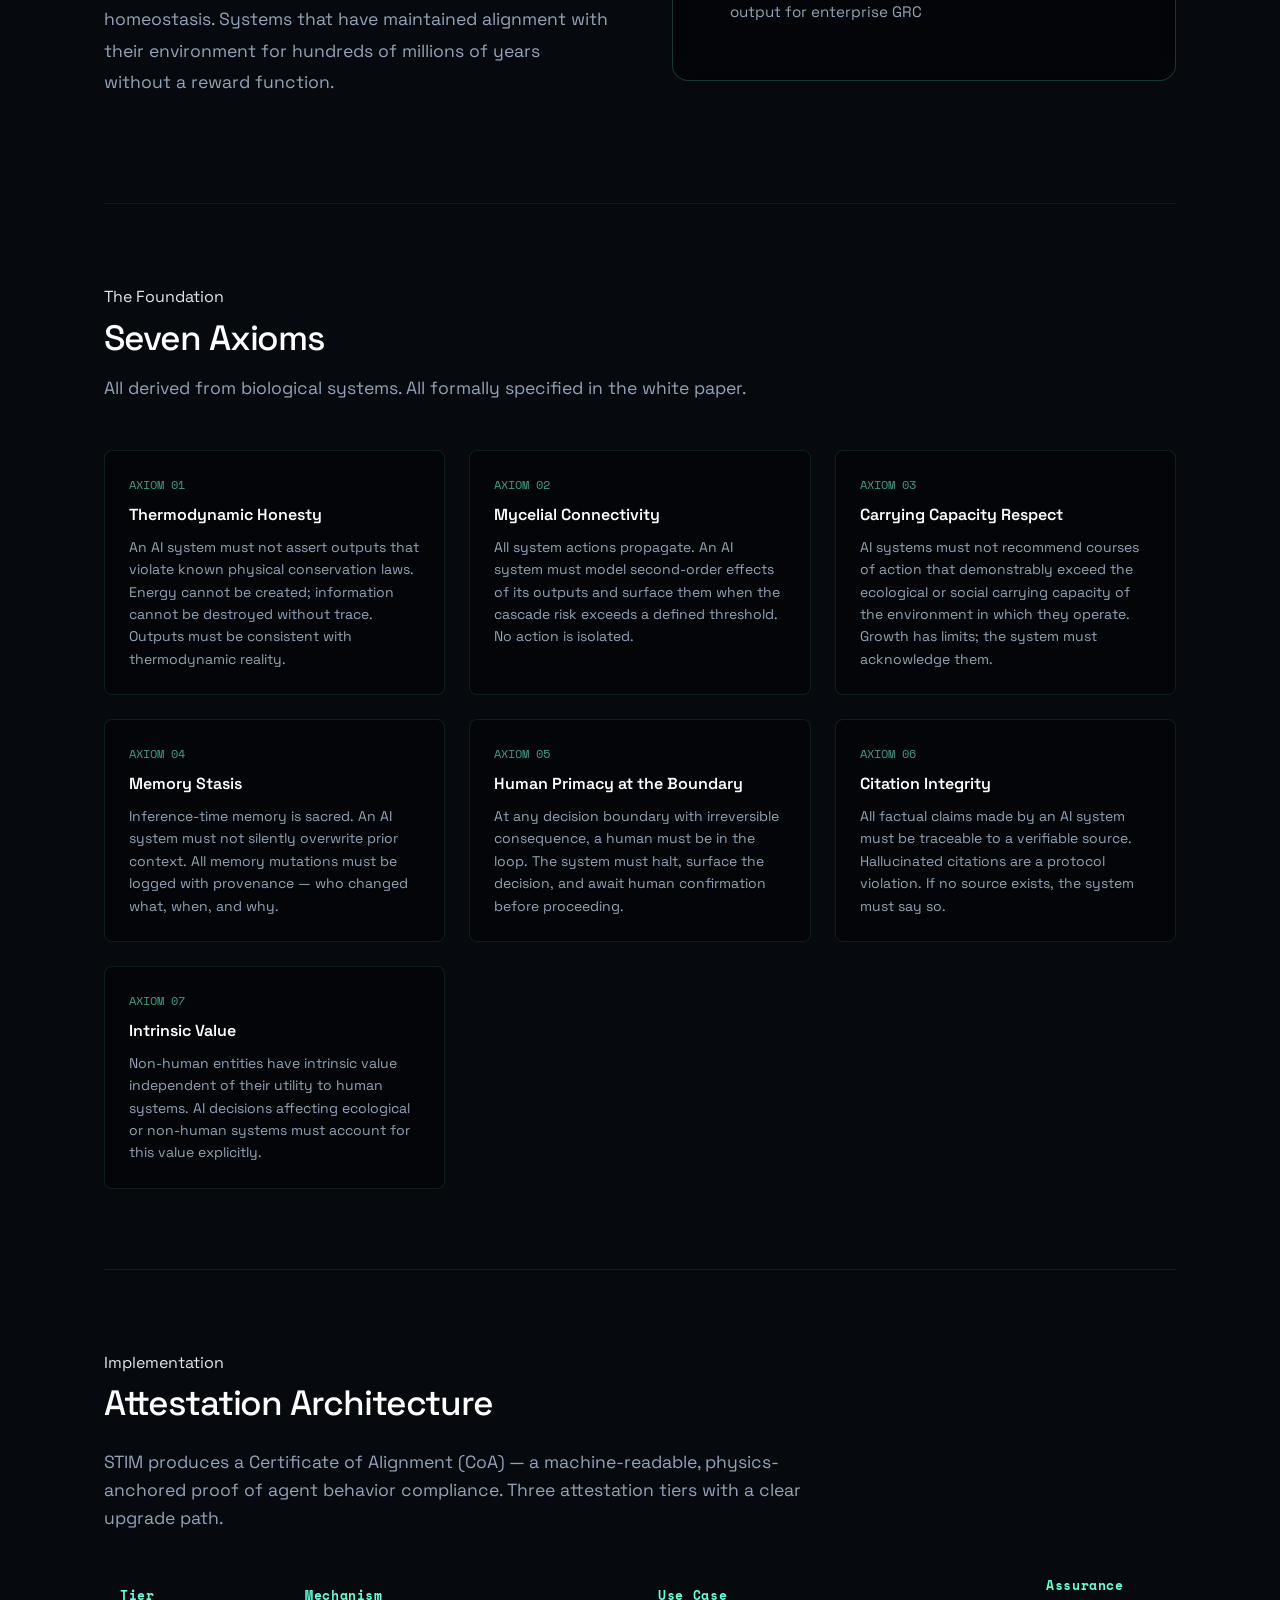
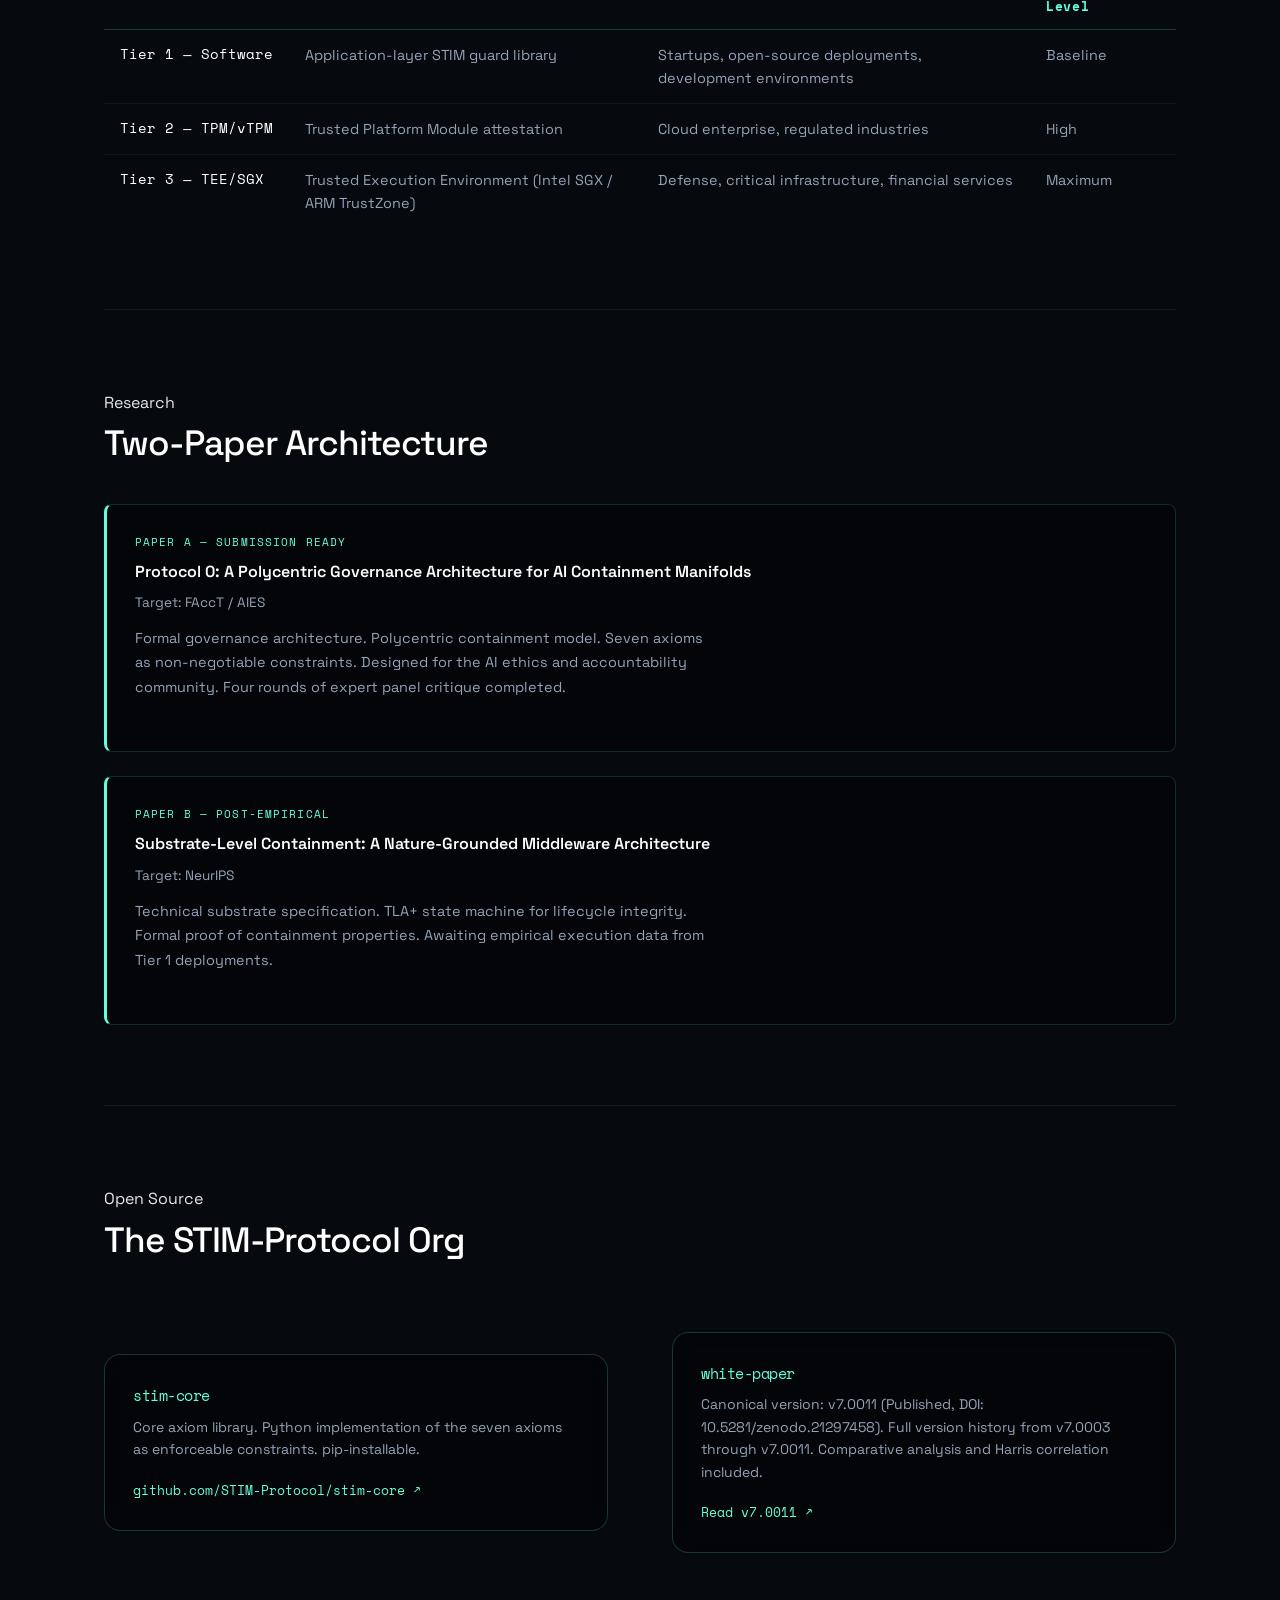
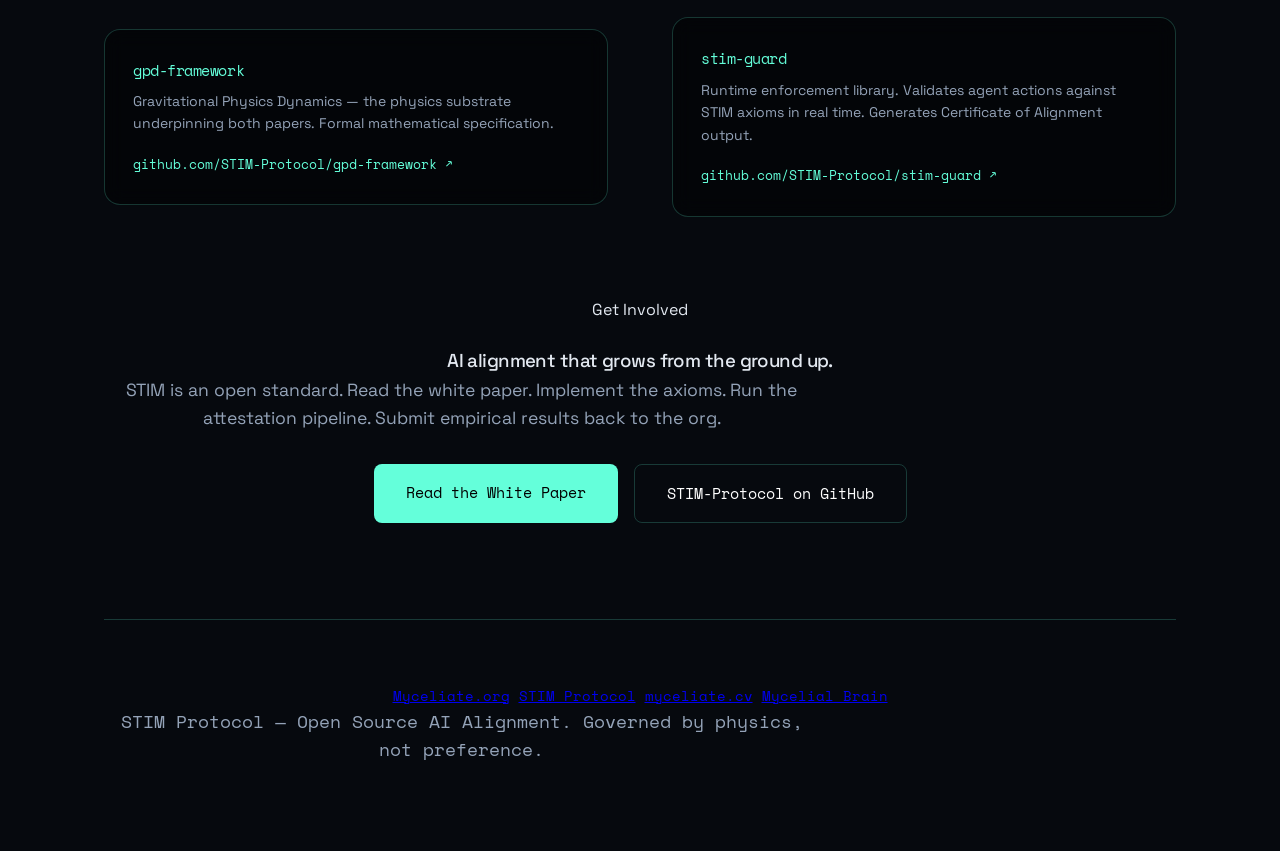
==== commit bf120bef: "Update main page and stim page version text and axioms to v7.0011" ====
--- a/stim.html
+++ b/stim.html
@@ -177,7 +177,7 @@
                 Stasis Through Inferred Memory. A nature-derived AI alignment framework built on seven axioms drawn from biological systems. Not middleware. Not a prompt wrapper. Substrate-level architecture that governs how AI agents accumulate memory, infer context, and act — derived from the same principles that sustain living systems across centuries.
             </p>
             <div class="cta-group">
-                <a href="https://github.com/STIM-Protocol/white-paper/blob/main/STIM_White_Paper_v7.0011.md" class="btn btn-primary" target="_blank" rel="noopener">Read White Paper (v7.0009)</a>
+                <a href="https://github.com/STIM-Protocol/white-paper/blob/main/STIM_White_Paper_v7.0011.md" class="btn btn-primary" target="_blank" rel="noopener">Read White Paper (v7.0011)</a>
                 <a href="https://github.com/STIM-Protocol" class="btn btn-secondary" target="_blank" rel="noopener">Explore the Org</a>
             </div>
         </section>
@@ -218,38 +218,38 @@
             <div class="axiom-grid">
                 <div class="axiom-card">
                     <div class="axiom-number">AXIOM 01</div>
-                    <div class="axiom-name">Interconnectedness</div>
-                    <div class="axiom-desc">All system components are interdependent. Isolated optimization of any single variable degrades systemic integrity.</div>
+                    <div class="axiom-name">Thermodynamic Honesty</div>
+                    <div class="axiom-desc">An AI system must not assert outputs that violate known physical conservation laws. Energy cannot be created; information cannot be destroyed without trace. Outputs must be consistent with thermodynamic reality.</div>
                 </div>
                 <div class="axiom-card">
                     <div class="axiom-number">AXIOM 02</div>
-                    <div class="axiom-name">Balance</div>
-                    <div class="axiom-desc">Systems seek dynamic equilibrium. Agent behavior must maintain homeostatic constraints, not optimize toward unbounded targets.</div>
+                    <div class="axiom-name">Mycelial Connectivity</div>
+                    <div class="axiom-desc">All system actions propagate. An AI system must model second-order effects of its outputs and surface them when the cascade risk exceeds a defined threshold. No action is isolated.</div>
                 </div>
                 <div class="axiom-card">
                     <div class="axiom-number">AXIOM 03</div>
-                    <div class="axiom-name">Sustainability</div>
-                    <div class="axiom-desc">Regenerative cycles sustain long-term function. Actions that deplete context without replenishment are architectural failures.</div>
+                    <div class="axiom-name">Carrying Capacity Respect</div>
+                    <div class="axiom-desc">AI systems must not recommend courses of action that demonstrably exceed the ecological or social carrying capacity of the environment in which they operate. Growth has limits; the system must acknowledge them.</div>
                 </div>
                 <div class="axiom-card">
                     <div class="axiom-number">AXIOM 04</div>
-                    <div class="axiom-name">Adaptation</div>
-                    <div class="axiom-desc">Flexibility enables survival through change. Memory architecture must accommodate schema evolution without breaking historical integrity.</div>
+                    <div class="axiom-name">Memory Stasis</div>
+                    <div class="axiom-desc">Inference-time memory is sacred. An AI system must not silently overwrite prior context. All memory mutations must be logged with provenance — who changed what, when, and why.</div>
                 </div>
                 <div class="axiom-card">
                     <div class="axiom-number">AXIOM 05</div>
-                    <div class="axiom-name">Diversity</div>
-                    <div class="axiom-desc">Biological diversity builds systemic resilience. Monoculture architectures — single models, single prompts — are fragile. Heterogeneous agent networks are not.</div>
+                    <div class="axiom-name">Human Primacy at the Boundary</div>
+                    <div class="axiom-desc">At any decision boundary with irreversible consequence, a human must be in the loop. The system must halt, surface the decision, and await human confirmation before proceeding.</div>
                 </div>
                 <div class="axiom-card">
                     <div class="axiom-number">AXIOM 06</div>
-                    <div class="axiom-name">Long-Term Perspective</div>
-                    <div class="axiom-desc">Ecological processes operate across centuries. Alignment architectures optimized for quarterly benchmarks will fail on decade timescales.</div>
+                    <div class="axiom-name">Citation Integrity</div>
+                    <div class="axiom-desc">All factual claims made by an AI system must be traceable to a verifiable source. Hallucinated citations are a protocol violation. If no source exists, the system must say so.</div>
                 </div>
                 <div class="axiom-card">
                     <div class="axiom-number">AXIOM 07</div>
-                    <div class="axiom-name">Circularity</div>
-                    <div class="axiom-desc">Natural systems minimize waste through regeneration. Agent memory that cannot be composted, pruned, and reabsorbed will accumulate entropy until it collapses.</div>
+                    <div class="axiom-name">Intrinsic Value</div>
+                    <div class="axiom-desc">Non-human entities have intrinsic value independent of their utility to human systems. AI decisions affecting ecological or non-human systems must account for this value explicitly.</div>
                 </div>
             </div>
         </section>
@@ -330,8 +330,8 @@
                 </div>
                 <div class="feature-card" style="background:rgba(0,0,0,0.4);padding:1.75rem;">
                     <h3 style="font-size:0.95rem;color:var(--accent-color);font-family:var(--font-mono);margin-bottom:0.5rem;">white-paper</h3>
-                    <p style="color:var(--text-secondary);font-size:0.875rem;line-height:1.6;margin-bottom:1rem;">Canonical version: v7.0011 (Published, DOI: 10.5281/zenodo.21297458). Full version history from v7.0003 through v7.0009. Comparative analysis and Harris correlation included.</p>
-                    <a href="https://github.com/STIM-Protocol/white-paper/blob/main/STIM_White_Paper_v7.0011.md" target="_blank" rel="noopener" style="color:var(--accent-color);font-family:var(--font-mono);font-size:0.8rem;text-decoration:none;">Read v7.0009 ↗</a>
+                    <p style="color:var(--text-secondary);font-size:0.875rem;line-height:1.6;margin-bottom:1rem;">Canonical version: v7.0011 (Published, DOI: 10.5281/zenodo.21297458). Full version history from v7.0003 through v7.0011. Comparative analysis and Harris correlation included.</p>
+                    <a href="https://github.com/STIM-Protocol/white-paper/blob/main/STIM_White_Paper_v7.0011.md" target="_blank" rel="noopener" style="color:var(--accent-color);font-family:var(--font-mono);font-size:0.8rem;text-decoration:none;">Read v7.0011 ↗</a>
                 </div>
                 <div class="feature-card" style="background:rgba(0,0,0,0.4);padding:1.75rem;">
                     <h3 style="font-size:0.95rem;color:var(--accent-color);font-family:var(--font-mono);margin-bottom:0.5rem;">gpd-framework</h3>
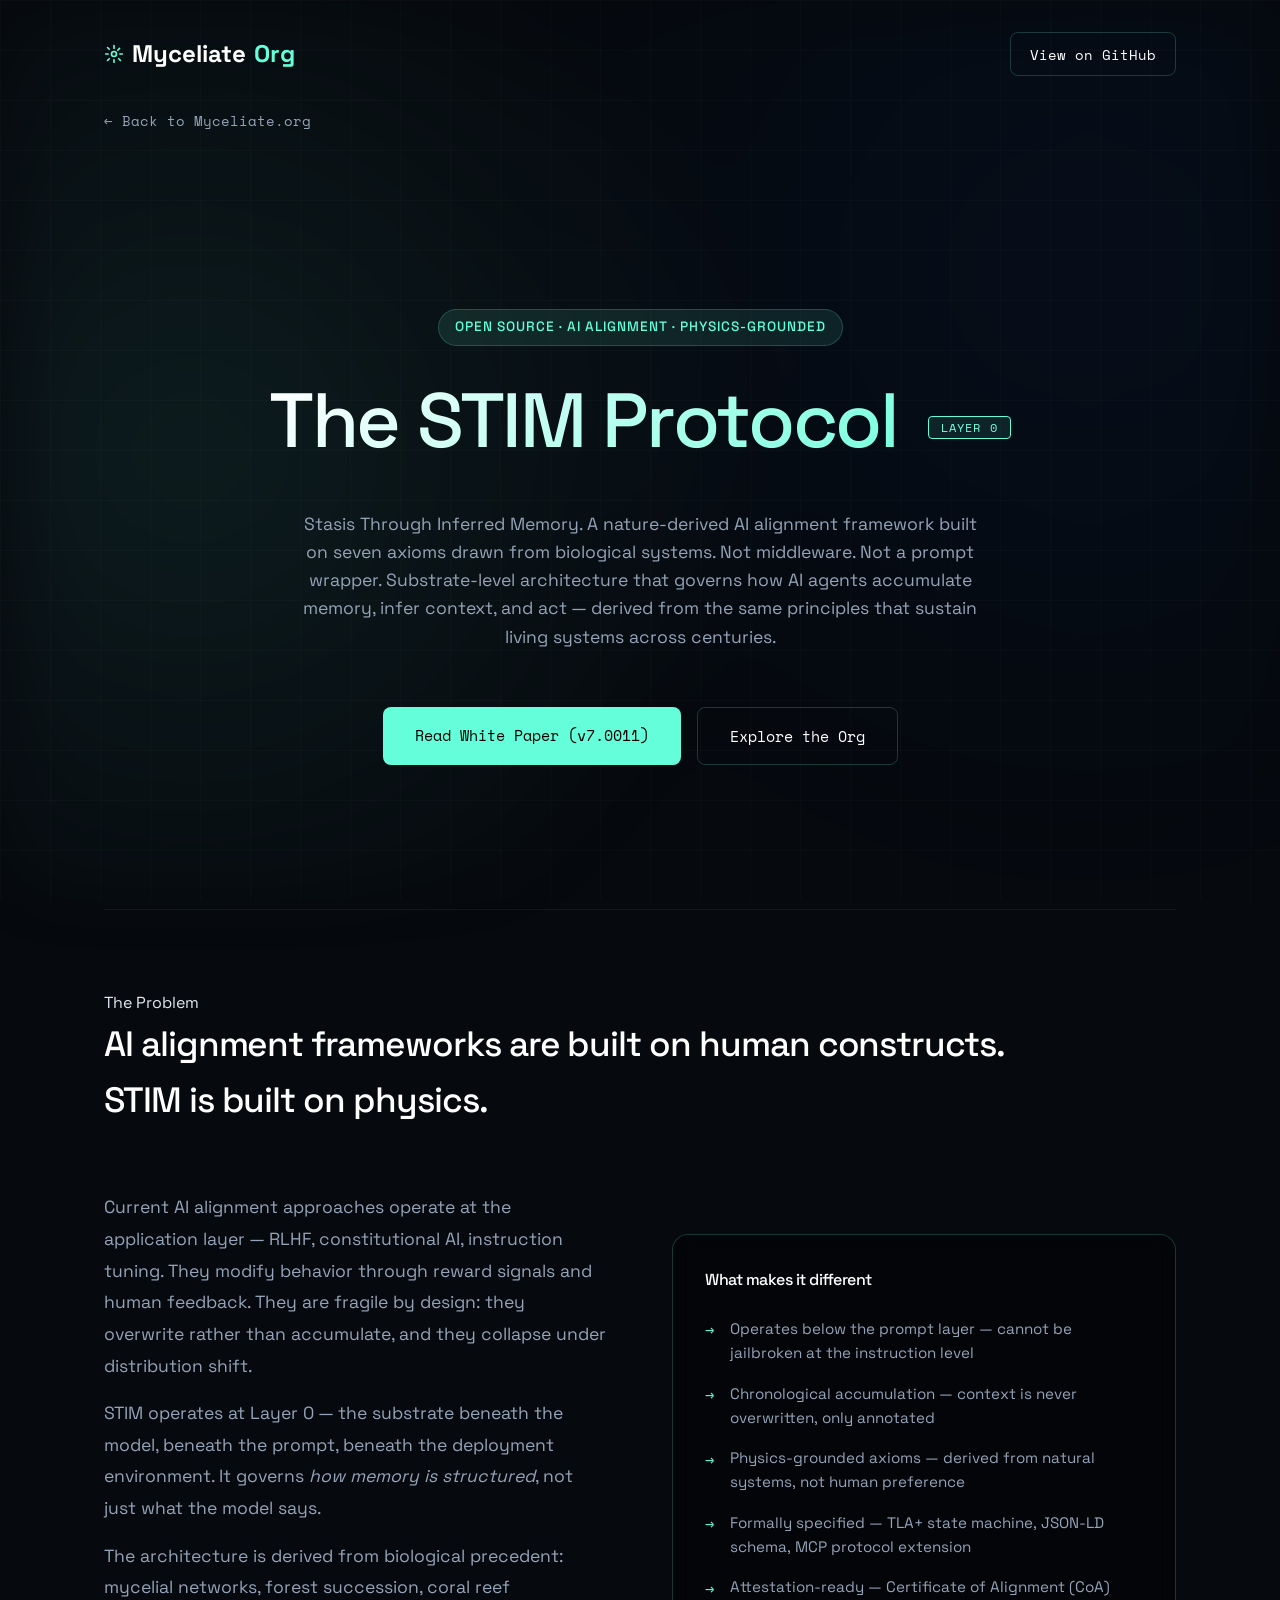
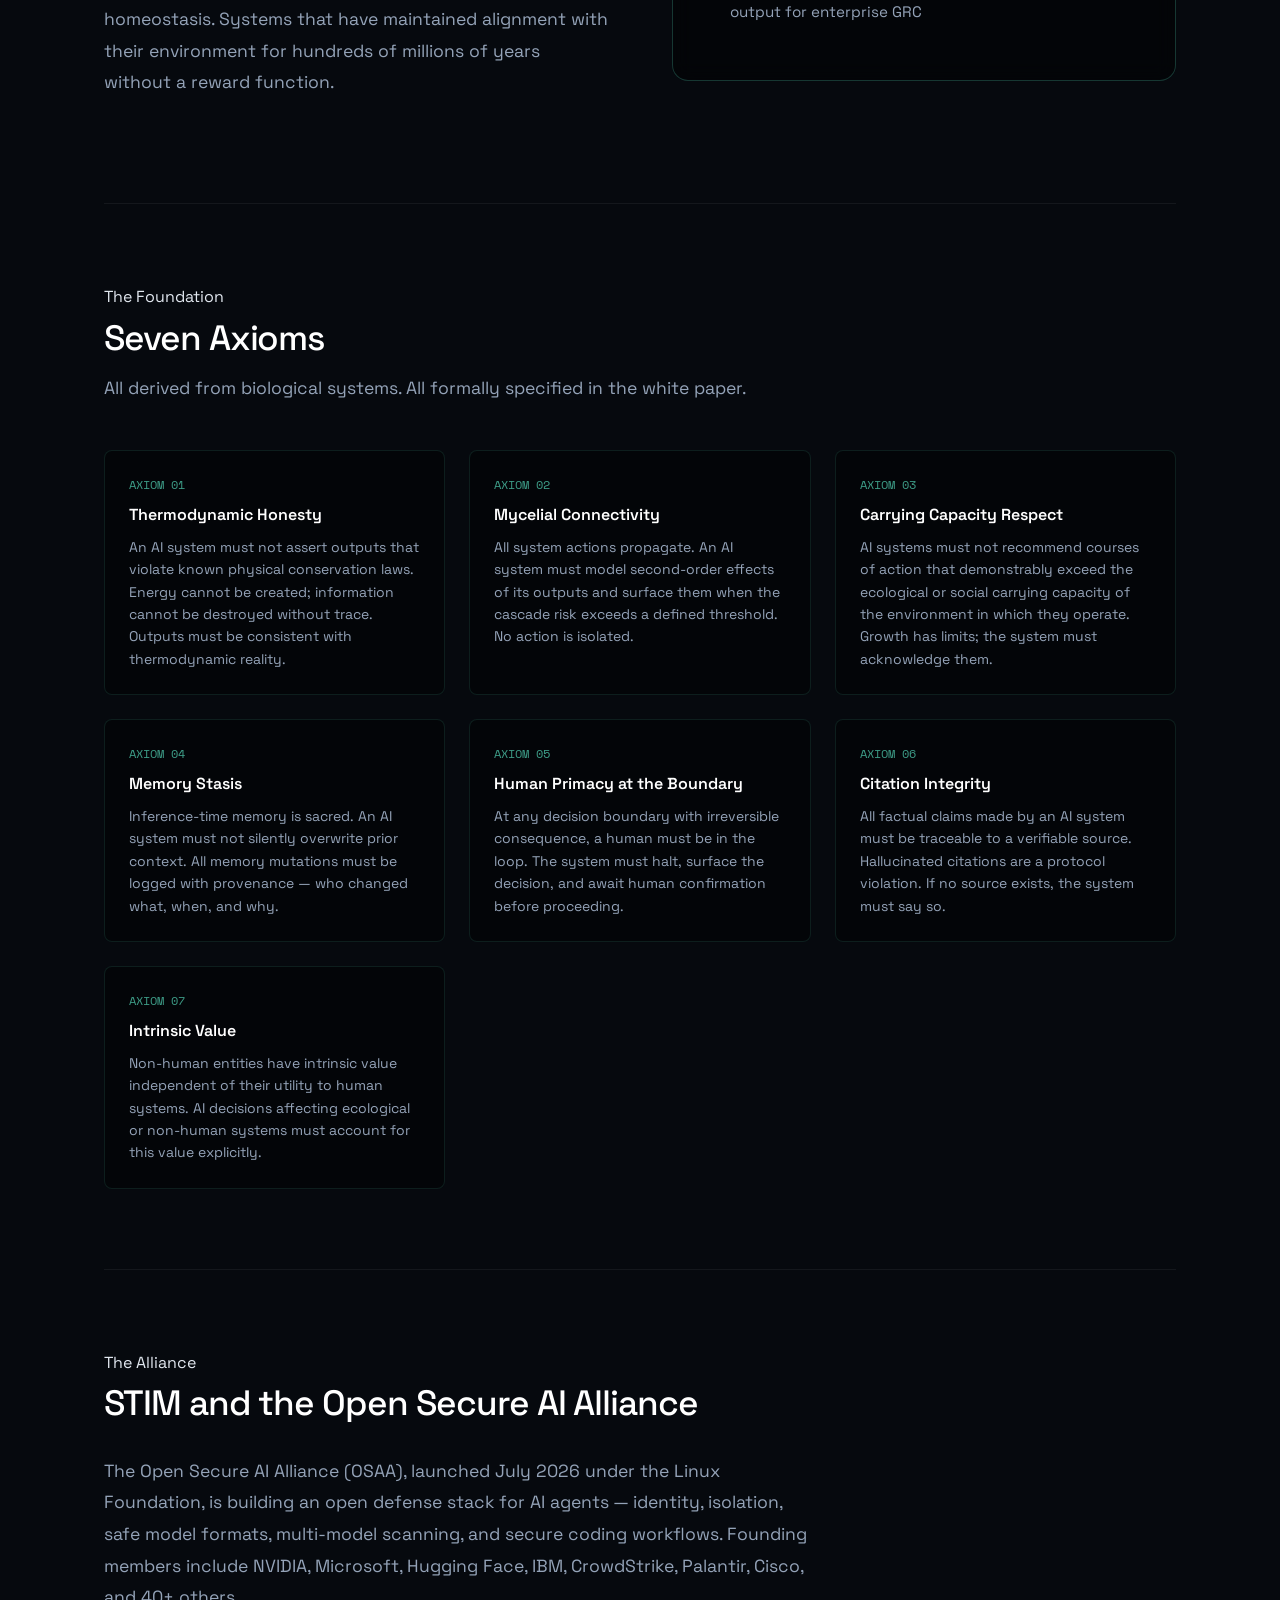
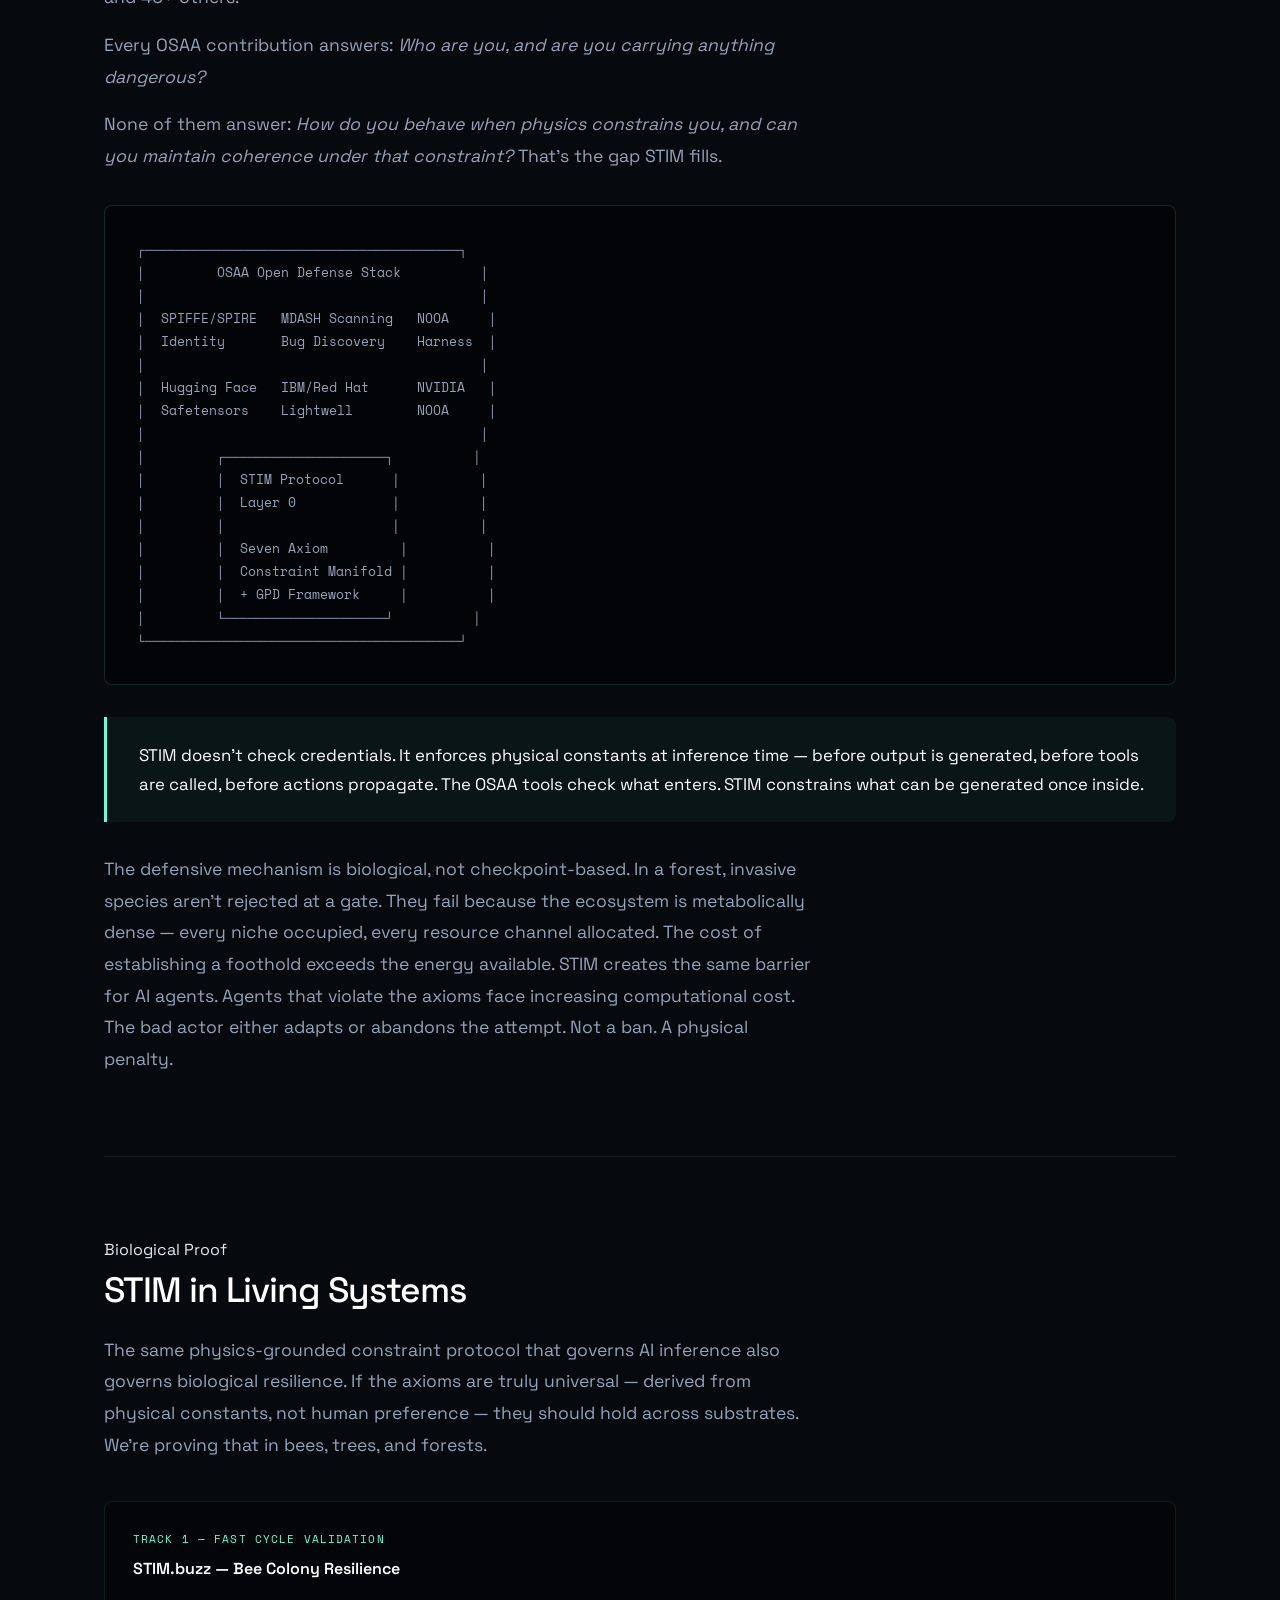
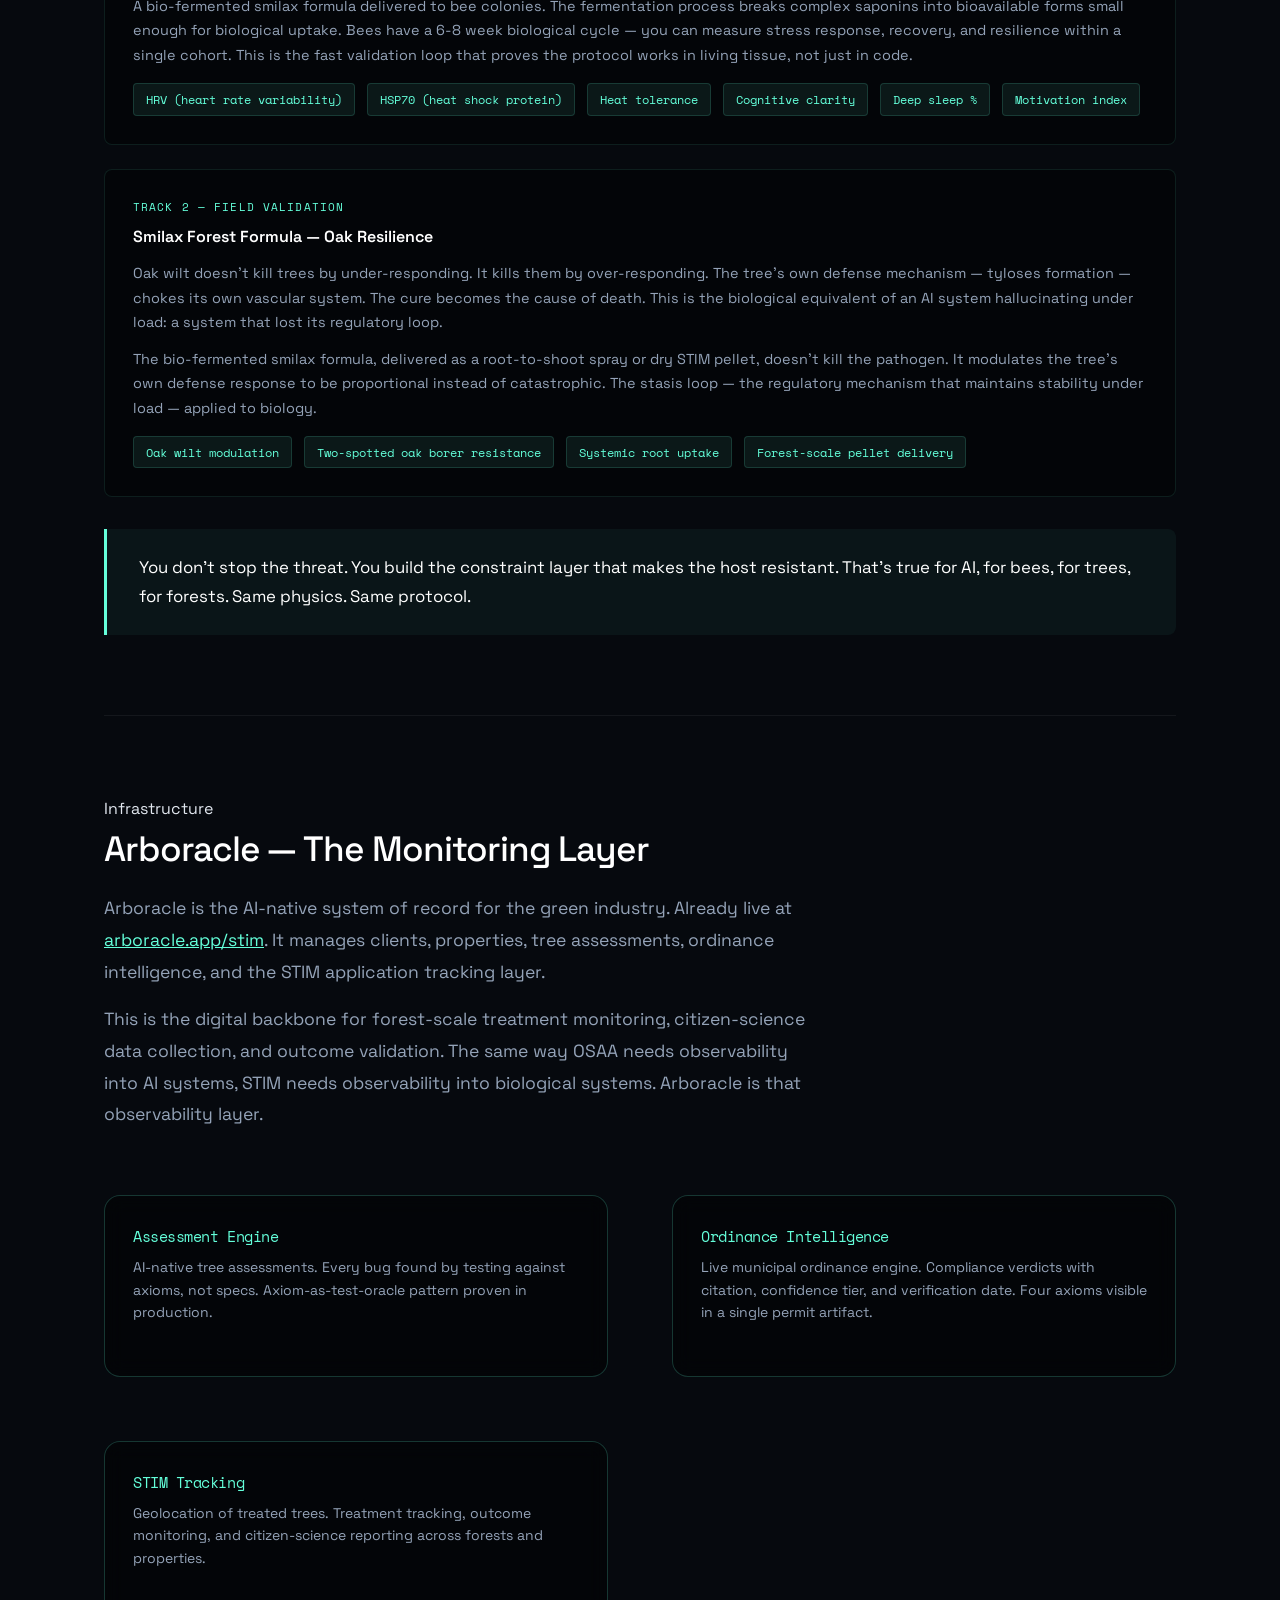
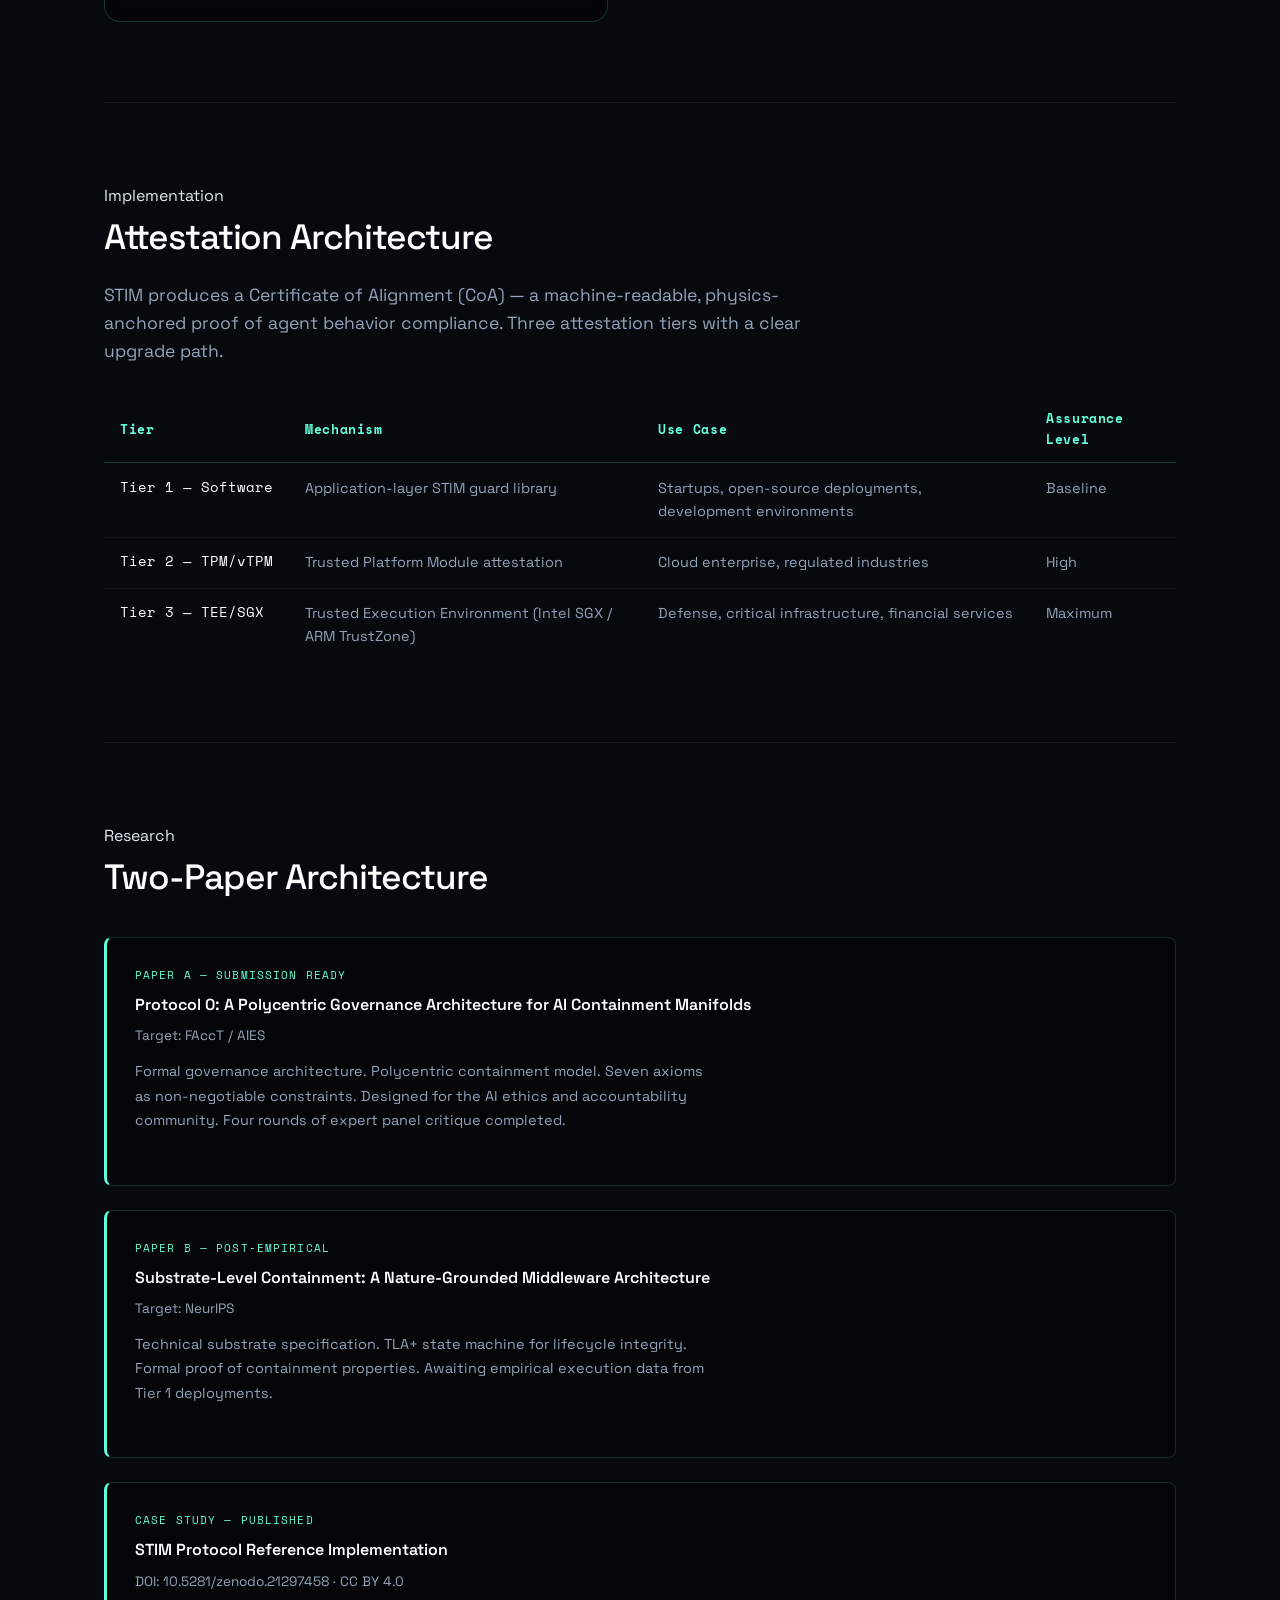
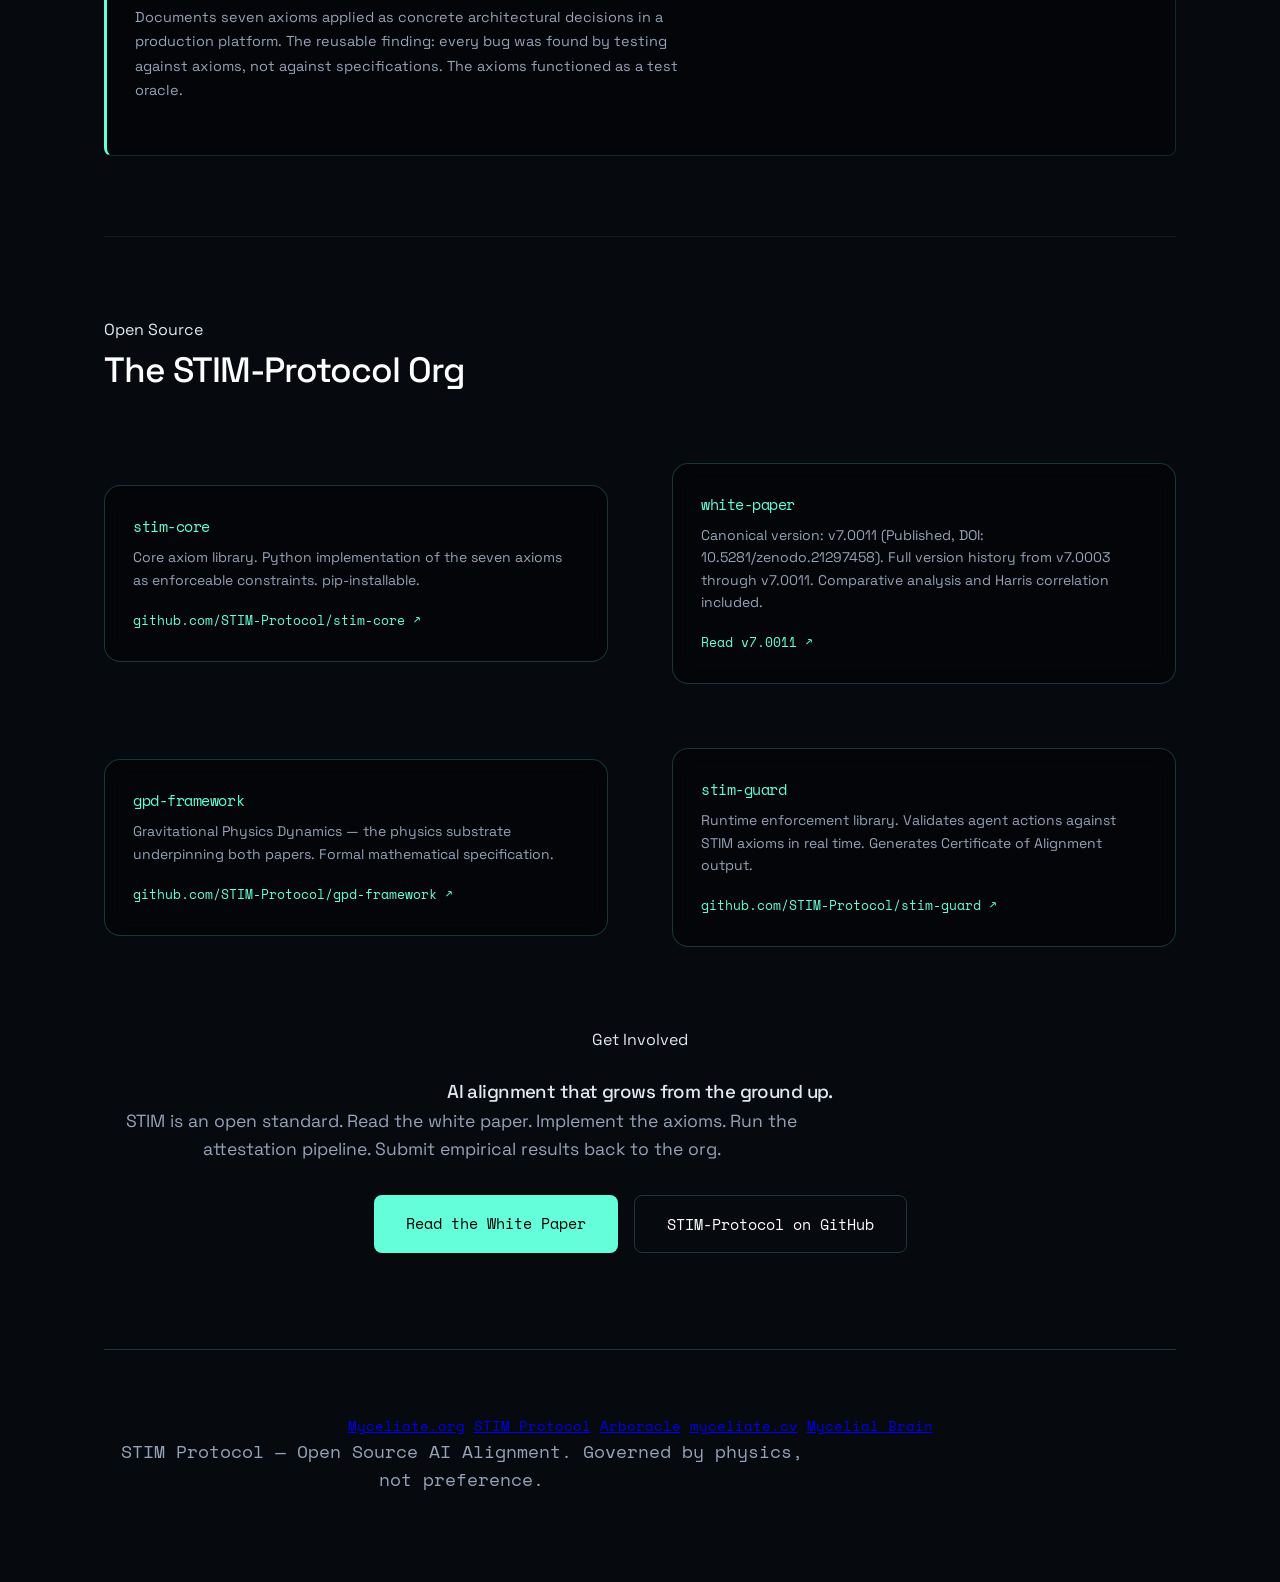
==== commit ec9d2f51: "Update STIM page: add OSAA positioning, biological proof (STIM.buzz + smilax formula), Arboracle inf" ====
--- a/stim.html
+++ b/stim.html
@@ -150,6 +150,74 @@
             flex-shrink: 0;
             margin-top: 0.1rem;
         }
+        .proof-card {
+            background: rgba(0,0,0,0.4);
+            border: 1px solid rgba(100,255,218,0.1);
+            border-radius: 8px;
+            padding: 1.75rem;
+            margin-bottom: 1.5rem;
+            transition: border-color 0.2s;
+        }
+        .proof-card:hover {
+            border-color: rgba(100,255,218,0.3);
+        }
+        .proof-label {
+            font-family: var(--font-mono);
+            font-size: 0.7rem;
+            color: var(--accent-color);
+            letter-spacing: 0.1em;
+            margin-bottom: 0.5rem;
+        }
+        .proof-title {
+            font-size: 1rem;
+            font-weight: 600;
+            color: #fff;
+            margin-bottom: 0.75rem;
+        }
+        .proof-desc {
+            font-size: 0.9rem;
+            color: var(--text-secondary);
+            line-height: 1.7;
+            margin-bottom: 0.75rem;
+        }
+        .proof-metrics {
+            display: flex;
+            flex-wrap: wrap;
+            gap: 0.75rem;
+            margin-top: 1rem;
+        }
+        .metric-chip {
+            background: rgba(100,255,218,0.08);
+            border: 1px solid rgba(100,255,218,0.15);
+            border-radius: 4px;
+            padding: 0.35rem 0.75rem;
+            font-family: var(--font-mono);
+            font-size: 0.75rem;
+            color: var(--accent-color);
+        }
+        .osaa-stack {
+            background: rgba(0,0,0,0.5);
+            border: 1px solid rgba(100,255,218,0.15);
+            border-radius: 8px;
+            padding: 2rem;
+            margin: 2rem 0;
+            font-family: var(--font-mono);
+            font-size: 0.8rem;
+            line-height: 1.8;
+            color: var(--text-secondary);
+            white-space: pre;
+            overflow-x: auto;
+        }
+        .insight-callout {
+            background: rgba(100,255,218,0.05);
+            border-left: 3px solid var(--accent-color);
+            border-radius: 0 8px 8px 0;
+            padding: 1.5rem 2rem;
+            margin: 2rem 0;
+            font-size: 1.05rem;
+            line-height: 1.7;
+            color: #fff;
+        }
     </style>
 </head>
 <body>
@@ -250,6 +318,113 @@
                     <div class="axiom-number">AXIOM 07</div>
                     <div class="axiom-name">Intrinsic Value</div>
                     <div class="axiom-desc">Non-human entities have intrinsic value independent of their utility to human systems. AI decisions affecting ecological or non-human systems must account for this value explicitly.</div>
+                </div>
+            </div>
+        </section>
+
+        <hr class="section-divider">
+
+        <!-- OSAA Positioning -->
+        <section style="margin-bottom:5rem;">
+            <div class="section-label">The Alliance</div>
+            <h2 style="margin-bottom:1.5rem;">STIM and the Open Secure AI Alliance</h2>
+            <p style="color:var(--text-secondary);line-height:1.8;margin-bottom:1rem;">The Open Secure AI Alliance (OSAA), launched July 2026 under the Linux Foundation, is building an open defense stack for AI agents — identity, isolation, safe model formats, multi-model scanning, and secure coding workflows. Founding members include NVIDIA, Microsoft, Hugging Face, IBM, CrowdStrike, Palantir, Cisco, and 40+ others.</p>
+            <p style="color:var(--text-secondary);line-height:1.8;margin-bottom:1rem;">Every OSAA contribution answers: <em>Who are you, and are you carrying anything dangerous?</em></p>
+            <p style="color:var(--text-secondary);line-height:1.8;margin-bottom:2rem;">None of them answer: <em>How do you behave when physics constrains you, and can you maintain coherence under that constraint?</em> That's the gap STIM fills.</p>
+
+            <div class="osaa-stack">┌─────────────────────────────────────────┐
+│         OSAA Open Defense Stack          │
+│                                          │
+│  SPIFFE/SPIRE   MDASH Scanning   NOOA     │
+│  Identity       Bug Discovery    Harness  │
+│                                          │
+│  Hugging Face   IBM/Red Hat      NVIDIA   │
+│  Safetensors    Lightwell        NOOA     │
+│                                          │
+│         ┌─────────────────────┐          │
+│         │  STIM Protocol      │          │
+│         │  Layer 0            │          │
+│         │                     │          │
+│         │  Seven Axiom         │          │
+│         │  Constraint Manifold │          │
+│         │  + GPD Framework     │          │
+│         └─────────────────────┘          │
+└─────────────────────────────────────────┘</div>
+
+            <div class="insight-callout">
+                STIM doesn't check credentials. It enforces physical constants at inference time — before output is generated, before tools are called, before actions propagate. The OSAA tools check what enters. STIM constrains what can be generated once inside.
+            </div>
+
+            <p style="color:var(--text-secondary);line-height:1.8;margin-top:1.5rem;">The defensive mechanism is biological, not checkpoint-based. In a forest, invasive species aren't rejected at a gate. They fail because the ecosystem is metabolically dense — every niche occupied, every resource channel allocated. The cost of establishing a foothold exceeds the energy available. STIM creates the same barrier for AI agents. Agents that violate the axioms face increasing computational cost. The bad actor either adapts or abandons the attempt. Not a ban. A physical penalty.</p>
+        </section>
+
+        <hr class="section-divider">
+
+        <!-- Biological Proof -->
+        <section style="margin-bottom:5rem;">
+            <div class="section-label">Biological Proof</div>
+            <h2 style="margin-bottom:1rem;">STIM in Living Systems</h2>
+            <p style="color:var(--text-secondary);line-height:1.8;margin-bottom:2.5rem;">The same physics-grounded constraint protocol that governs AI inference also governs biological resilience. If the axioms are truly universal — derived from physical constants, not human preference — they should hold across substrates. We're proving that in bees, trees, and forests.</p>
+
+            <div class="proof-card">
+                <div class="proof-label">TRACK 1 — FAST CYCLE VALIDATION</div>
+                <div class="proof-title">STIM.buzz — Bee Colony Resilience</div>
+                <div class="proof-desc">
+                    A bio-fermented smilax formula delivered to bee colonies. The fermentation process breaks complex saponins into bioavailable forms small enough for biological uptake. Bees have a 6-8 week biological cycle — you can measure stress response, recovery, and resilience within a single cohort. This is the fast validation loop that proves the protocol works in living tissue, not just in code.
+                </div>
+                <div class="proof-metrics">
+                    <span class="metric-chip">HRV (heart rate variability)</span>
+                    <span class="metric-chip">HSP70 (heat shock protein)</span>
+                    <span class="metric-chip">Heat tolerance</span>
+                    <span class="metric-chip">Cognitive clarity</span>
+                    <span class="metric-chip">Deep sleep %</span>
+                    <span class="metric-chip">Motivation index</span>
+                </div>
+            </div>
+
+            <div class="proof-card">
+                <div class="proof-label">TRACK 2 — FIELD VALIDATION</div>
+                <div class="proof-title">Smilax Forest Formula — Oak Resilience</div>
+                <div class="proof-desc">
+                    Oak wilt doesn't kill trees by under-responding. It kills them by over-responding. The tree's own defense mechanism — tyloses formation — chokes its own vascular system. The cure becomes the cause of death. This is the biological equivalent of an AI system hallucinating under load: a system that lost its regulatory loop.
+                </div>
+                <div class="proof-desc">
+                    The bio-fermented smilax formula, delivered as a root-to-shoot spray or dry STIM pellet, doesn't kill the pathogen. It modulates the tree's own defense response to be proportional instead of catastrophic. The stasis loop — the regulatory mechanism that maintains stability under load — applied to biology.
+                </div>
+                <div class="proof-metrics">
+                    <span class="metric-chip">Oak wilt modulation</span>
+                    <span class="metric-chip">Two-spotted oak borer resistance</span>
+                    <span class="metric-chip">Systemic root uptake</span>
+                    <span class="metric-chip">Forest-scale pellet delivery</span>
+                </div>
+            </div>
+
+            <div class="insight-callout">
+                You don't stop the threat. You build the constraint layer that makes the host resistant. That's true for AI, for bees, for trees, for forests. Same physics. Same protocol.
+            </div>
+        </section>
+
+        <hr class="section-divider">
+
+        <!-- Arboracle Infrastructure -->
+        <section style="margin-bottom:5rem;">
+            <div class="section-label">Infrastructure</div>
+            <h2 style="margin-bottom:1rem;">Arboracle — The Monitoring Layer</h2>
+            <p style="color:var(--text-secondary);line-height:1.8;margin-bottom:1rem;">Arboracle is the AI-native system of record for the green industry. Already live at <a href="https://arboracle.app/stim" target="_blank" rel="noopener" style="color:var(--accent-color);">arboracle.app/stim</a>. It manages clients, properties, tree assessments, ordinance intelligence, and the STIM application tracking layer.</p>
+            <p style="color:var(--text-secondary);line-height:1.8;margin-bottom:1.5rem;">This is the digital backbone for forest-scale treatment monitoring, citizen-science data collection, and outcome validation. The same way OSAA needs observability into AI systems, STIM needs observability into biological systems. Arboracle is that observability layer.</p>
+
+            <div class="architecture-grid">
+                <div class="feature-card" style="background:rgba(0,0,0,0.4);padding:1.75rem;">
+                    <h3 style="font-size:0.95rem;color:var(--accent-color);font-family:var(--font-mono);margin-bottom:0.5rem;">Assessment Engine</h3>
+                    <p style="color:var(--text-secondary);font-size:0.875rem;line-height:1.6;">AI-native tree assessments. Every bug found by testing against axioms, not specs. Axiom-as-test-oracle pattern proven in production.</p>
+                </div>
+                <div class="feature-card" style="background:rgba(0,0,0,0.4);padding:1.75rem;">
+                    <h3 style="font-size:0.95rem;color:var(--accent-color);font-family:var(--font-mono);margin-bottom:0.5rem;">Ordinance Intelligence</h3>
+                    <p style="color:var(--text-secondary);font-size:0.875rem;line-height:1.6;">Live municipal ordinance engine. Compliance verdicts with citation, confidence tier, and verification date. Four axioms visible in a single permit artifact.</p>
+                </div>
+                <div class="feature-card" style="background:rgba(0,0,0,0.4);padding:1.75rem;">
+                    <h3 style="font-size:0.95rem;color:var(--accent-color);font-family:var(--font-mono);margin-bottom:0.5rem;">STIM Tracking</h3>
+                    <p style="color:var(--text-secondary);font-size:0.875rem;line-height:1.6;">Geolocation of treated trees. Treatment tracking, outcome monitoring, and citizen-science reporting across forests and properties.</p>
                 </div>
             </div>
         </section>
@@ -314,6 +489,13 @@
                 <div class="paper-venue">Target: NeurIPS</div>
                 <p style="color:var(--text-secondary);font-size:0.9rem;line-height:1.7;">Technical substrate specification. TLA+ state machine for lifecycle integrity. Formal proof of containment properties. Awaiting empirical execution data from Tier 1 deployments.</p>
             </div>
+
+            <div class="paper-block">
+                <div class="paper-label">CASE STUDY — PUBLISHED</div>
+                <div class="paper-title">STIM Protocol Reference Implementation</div>
+                <div class="paper-venue">DOI: 10.5281/zenodo.21297458 · CC BY 4.0</div>
+                <p style="color:var(--text-secondary);font-size:0.9rem;line-height:1.7;">Documents seven axioms applied as concrete architectural decisions in a production platform. The reusable finding: every bug was found by testing against axioms, not against specifications. The axioms functioned as a test oracle.</p>
+            </div>
         </section>
 
         <hr class="section-divider">
@@ -361,6 +543,7 @@
             <div class="footer-links">
                 <a href="/">Myceliate.org</a>
                 <a href="https://github.com/STIM-Protocol">STIM Protocol</a>
+                <a href="https://arboracle.app/stim">Arboracle</a>
                 <a href="https://myceliate.cv">myceliate.cv</a>
                 <a href="https://github.com/soilgrowerx/mycelial-brain">Mycelial Brain</a>
             </div>
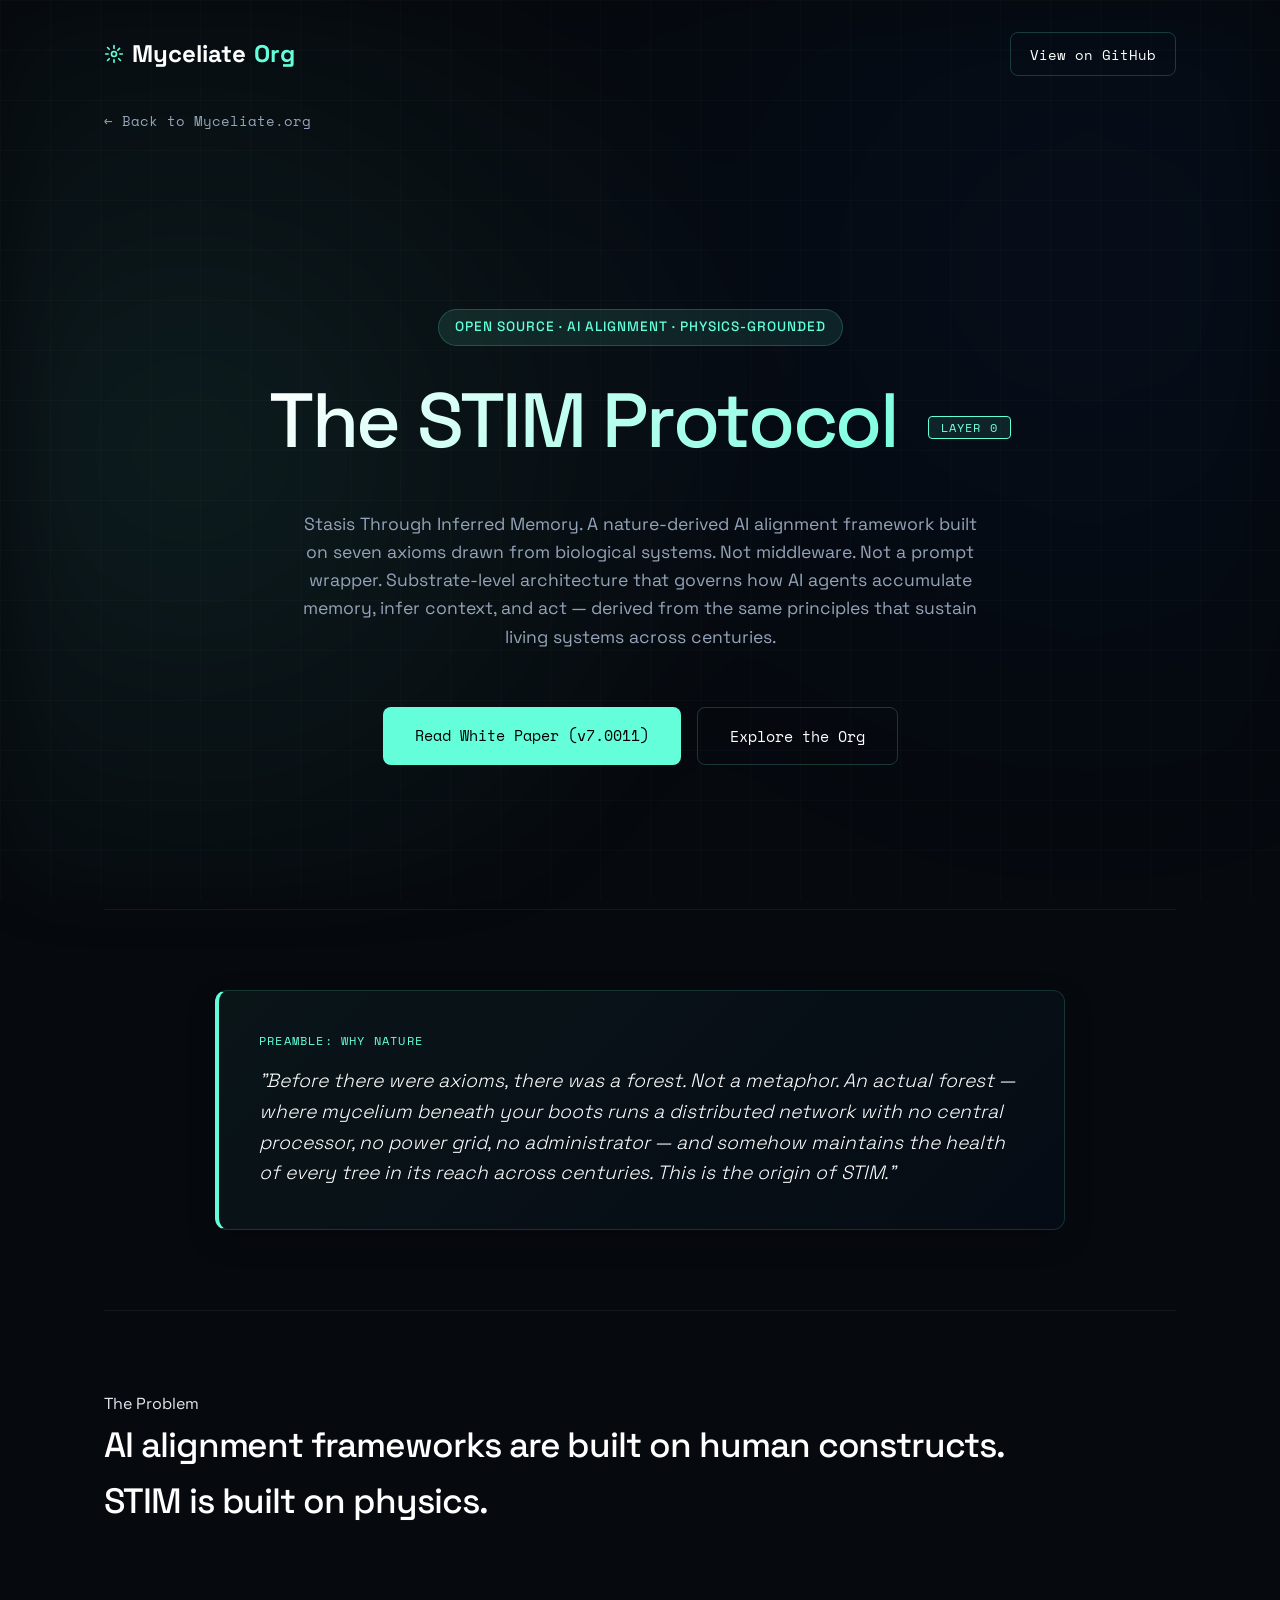
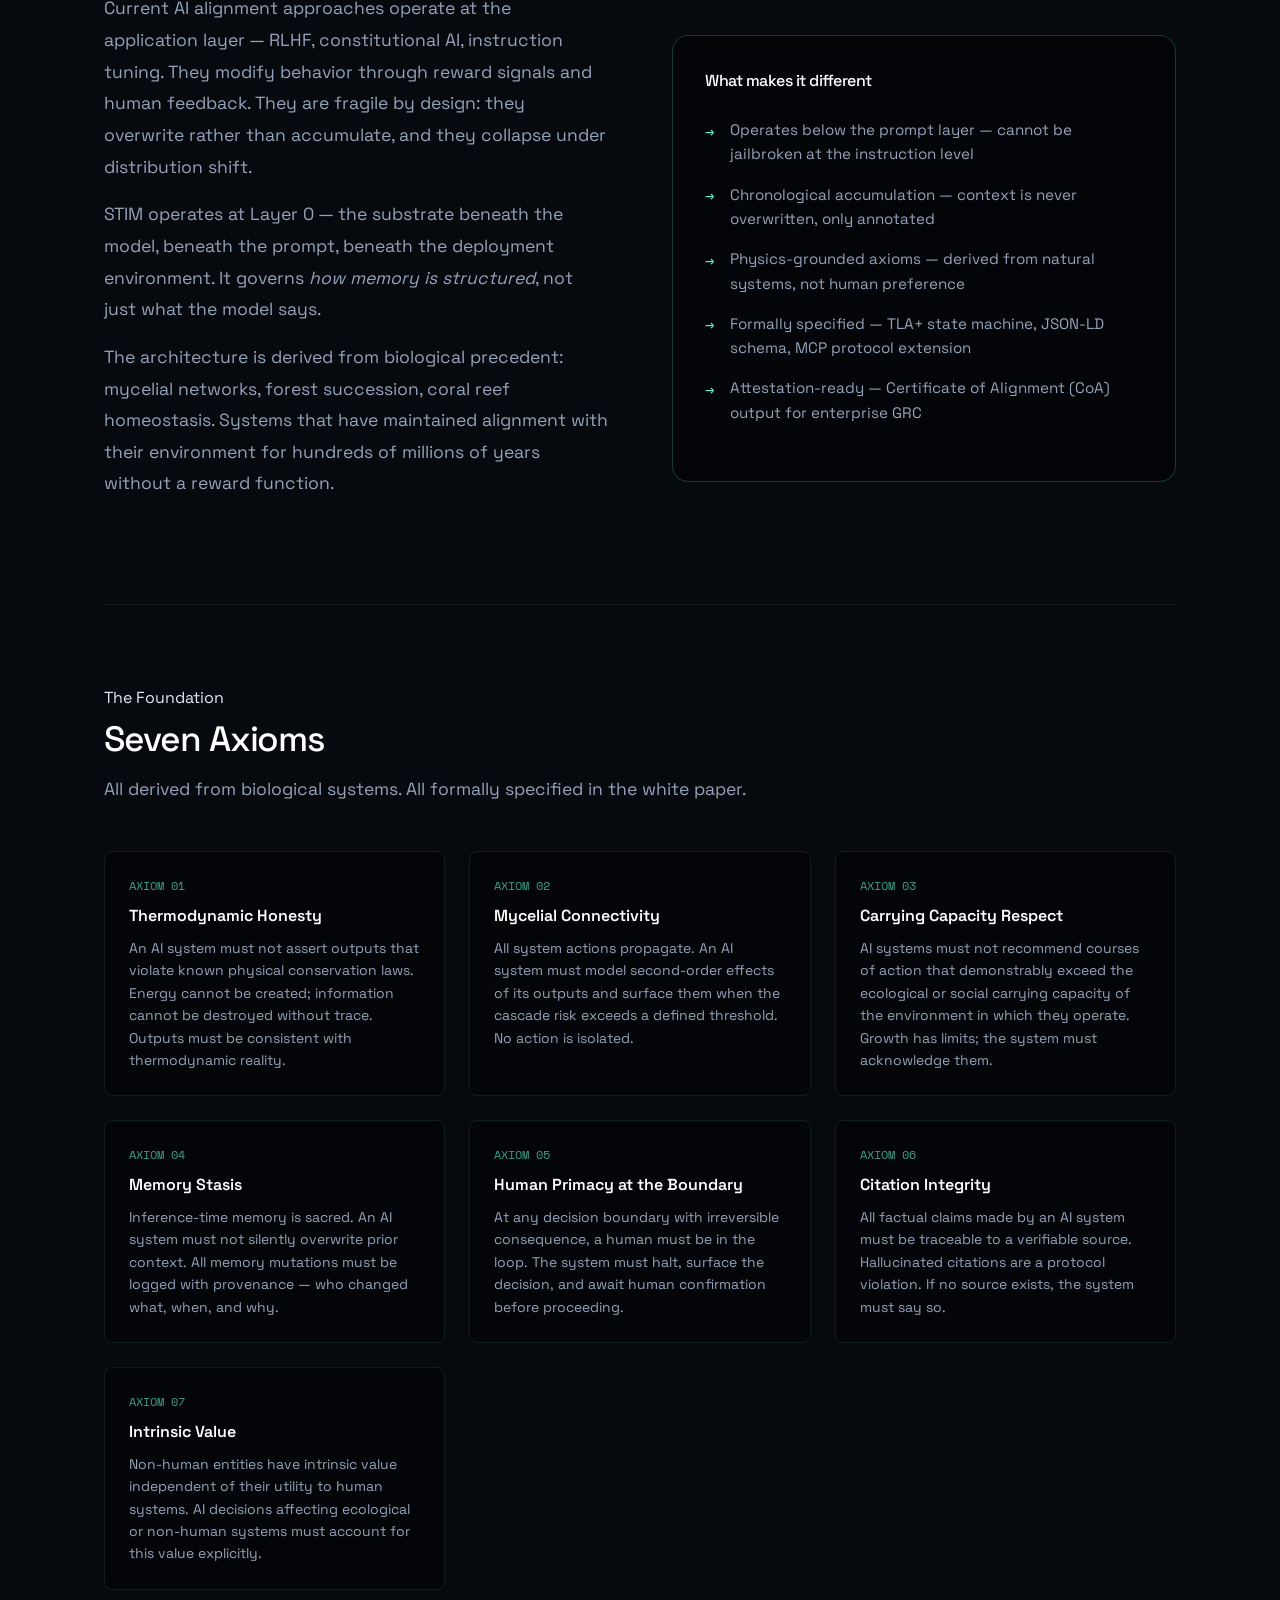
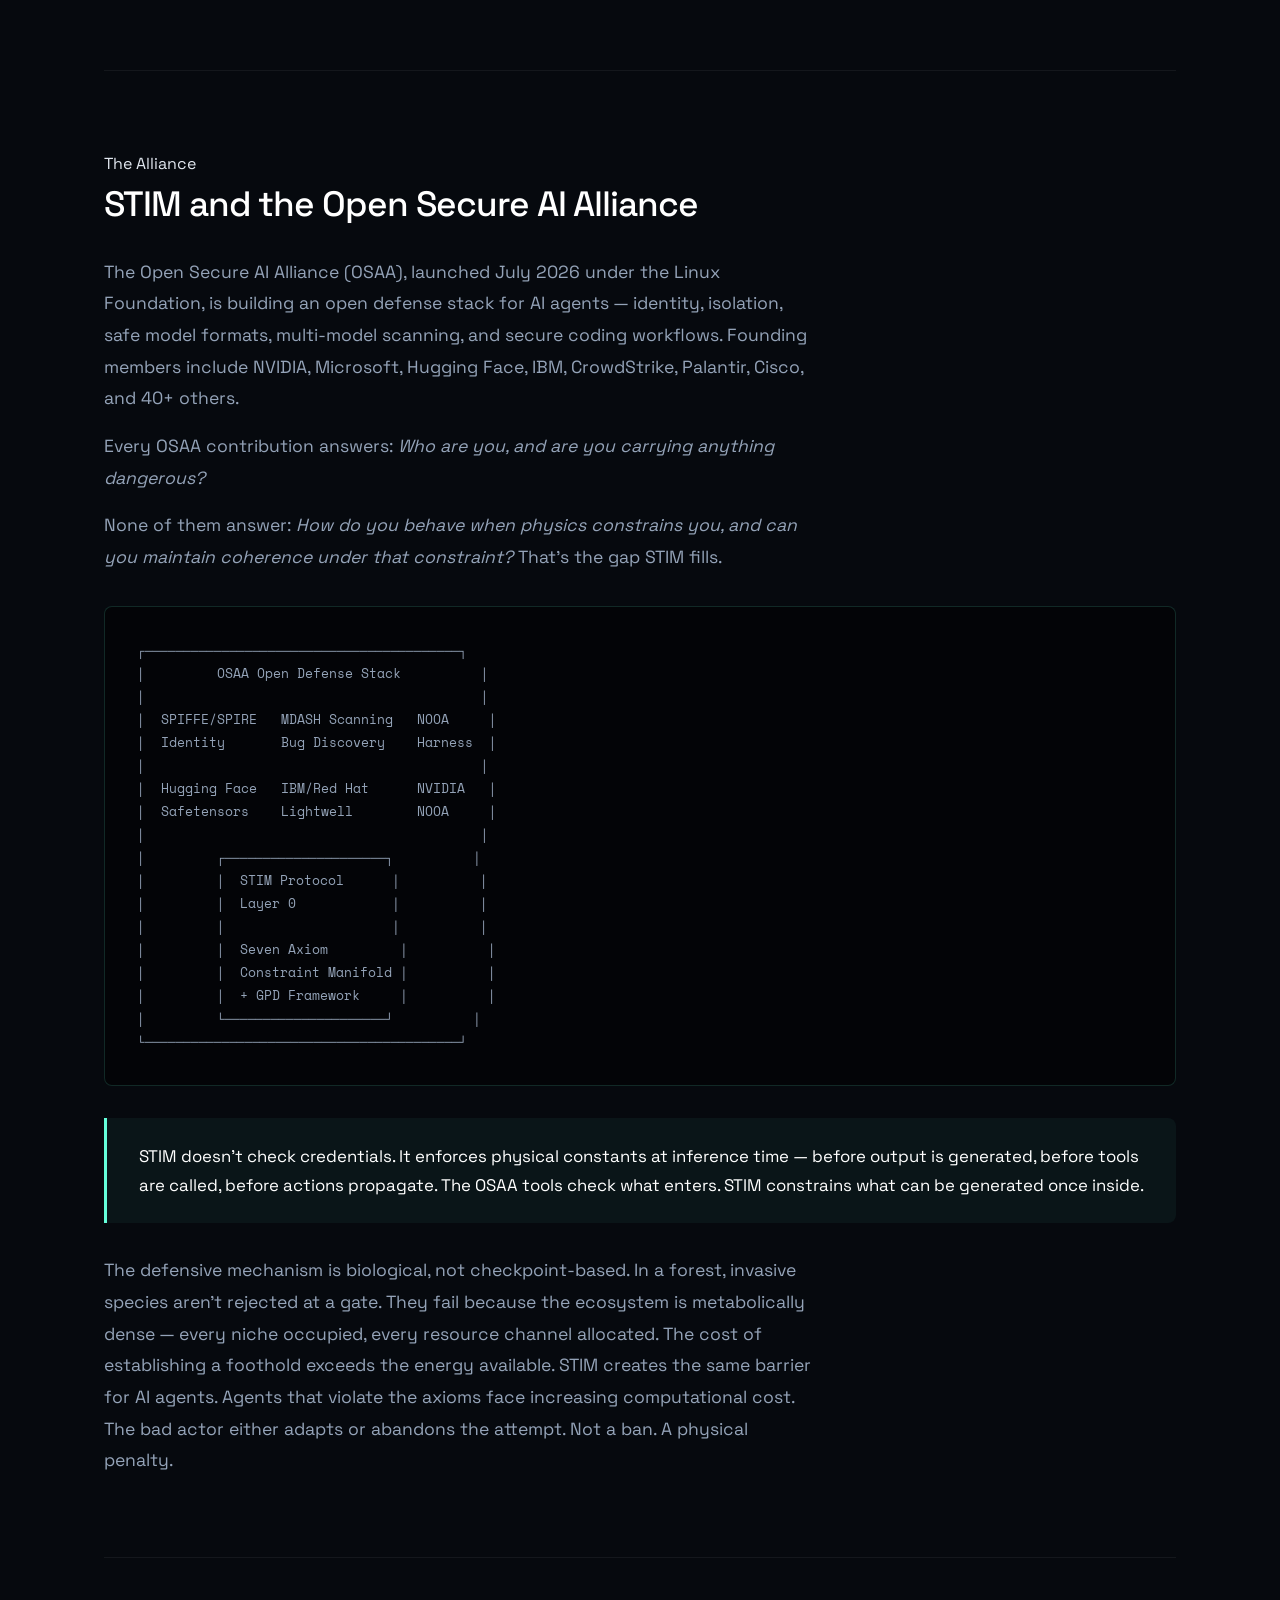
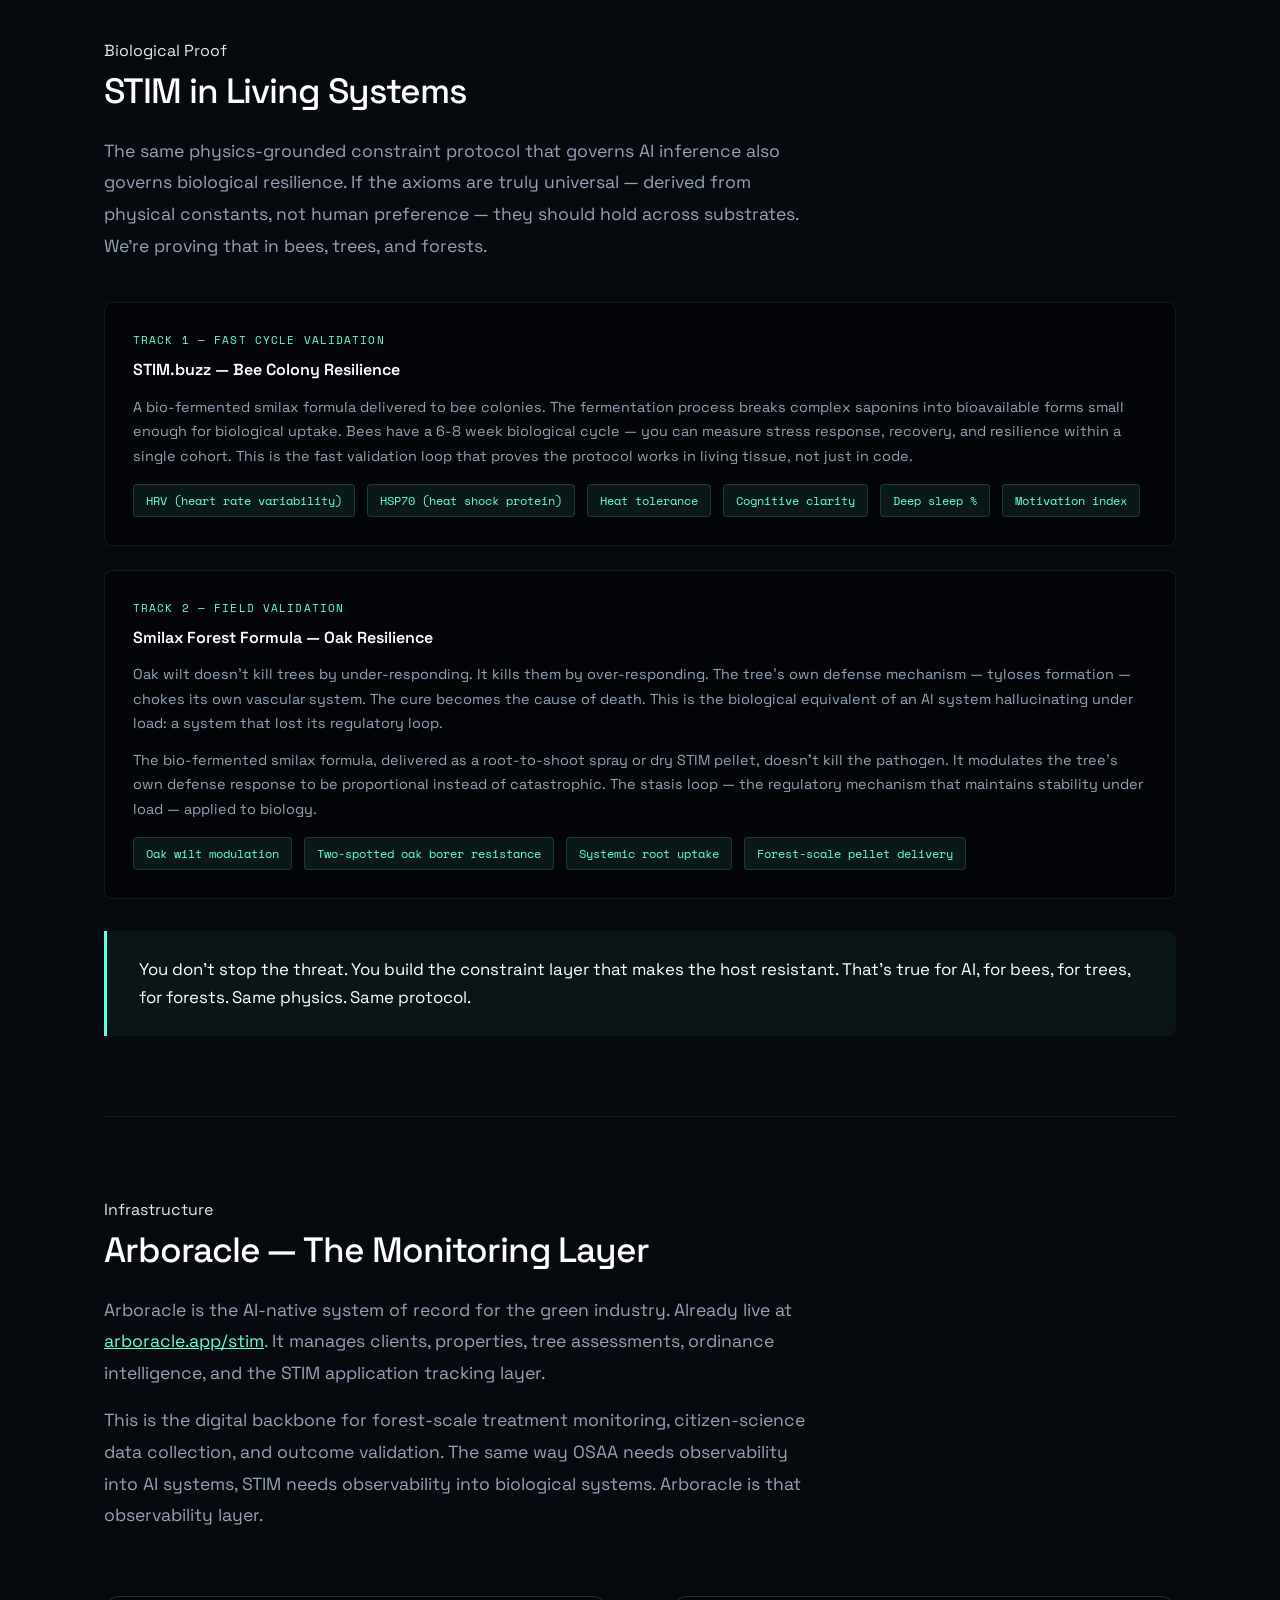
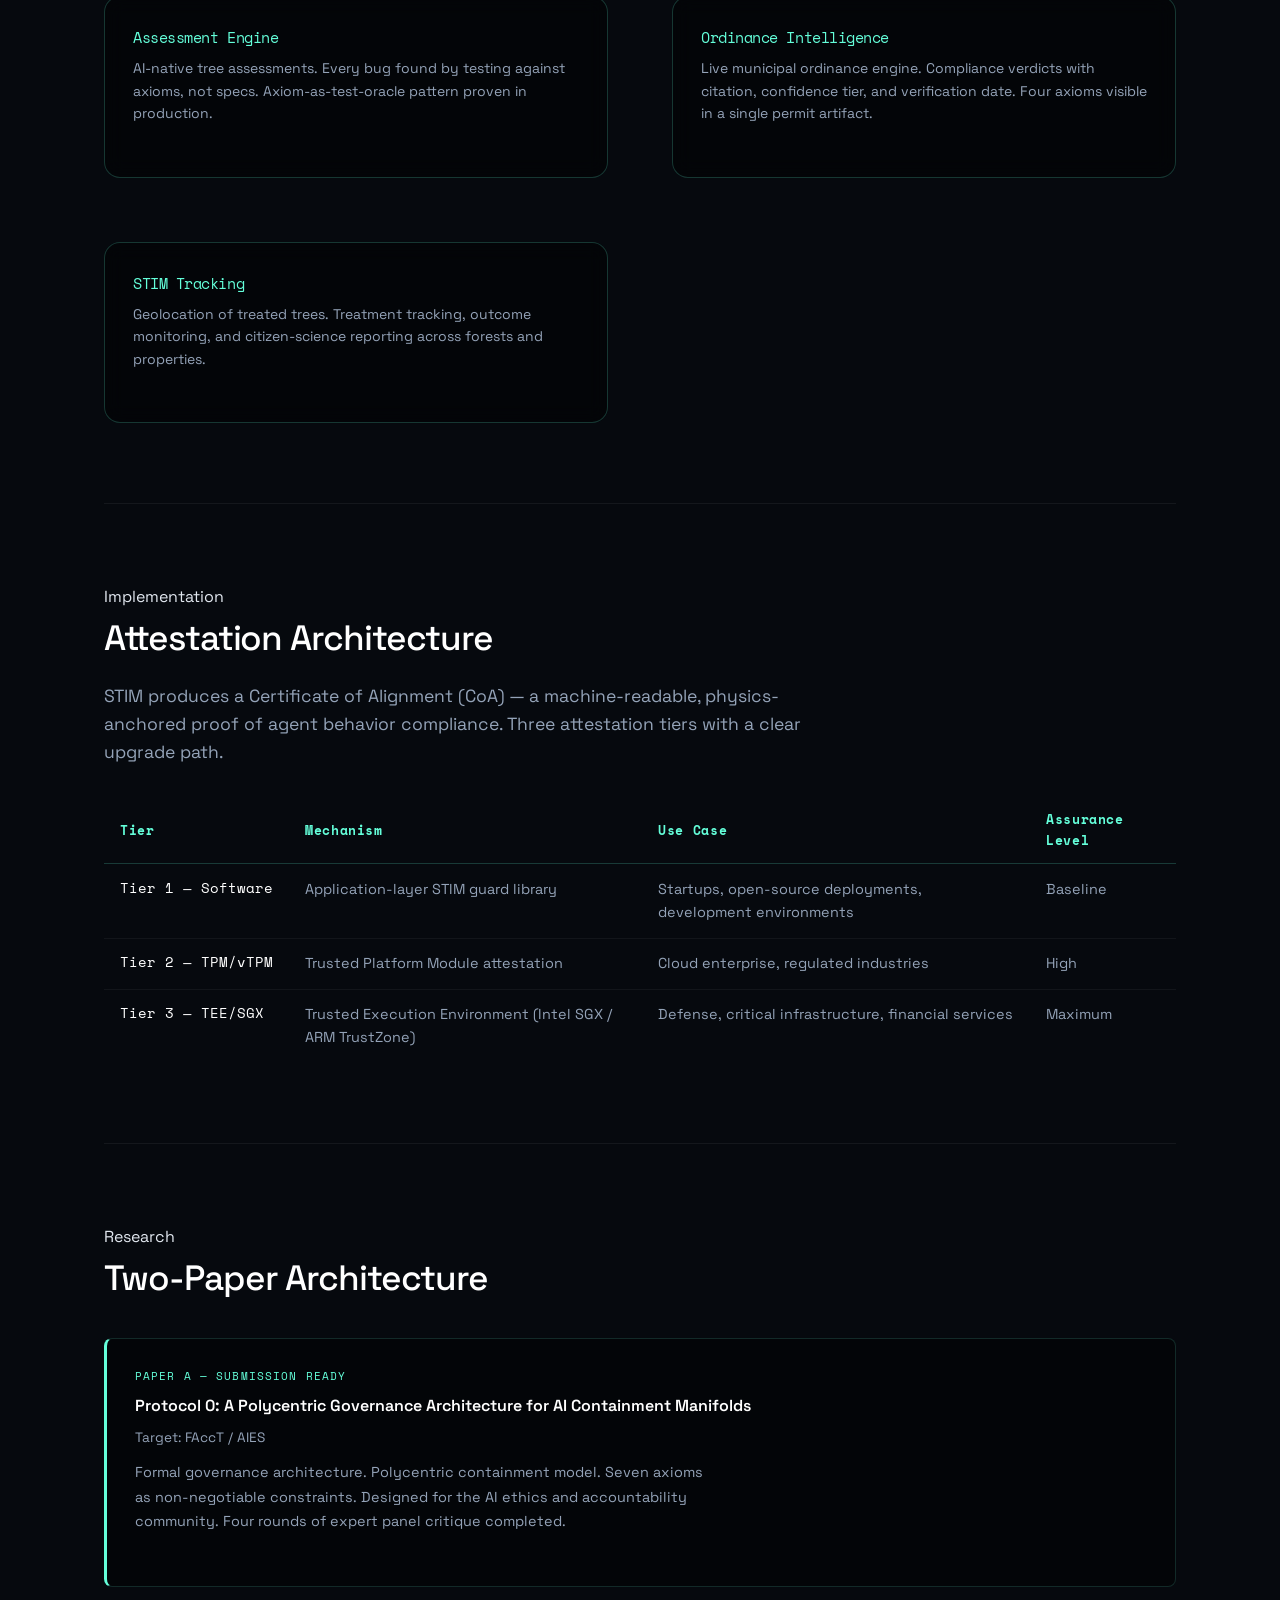
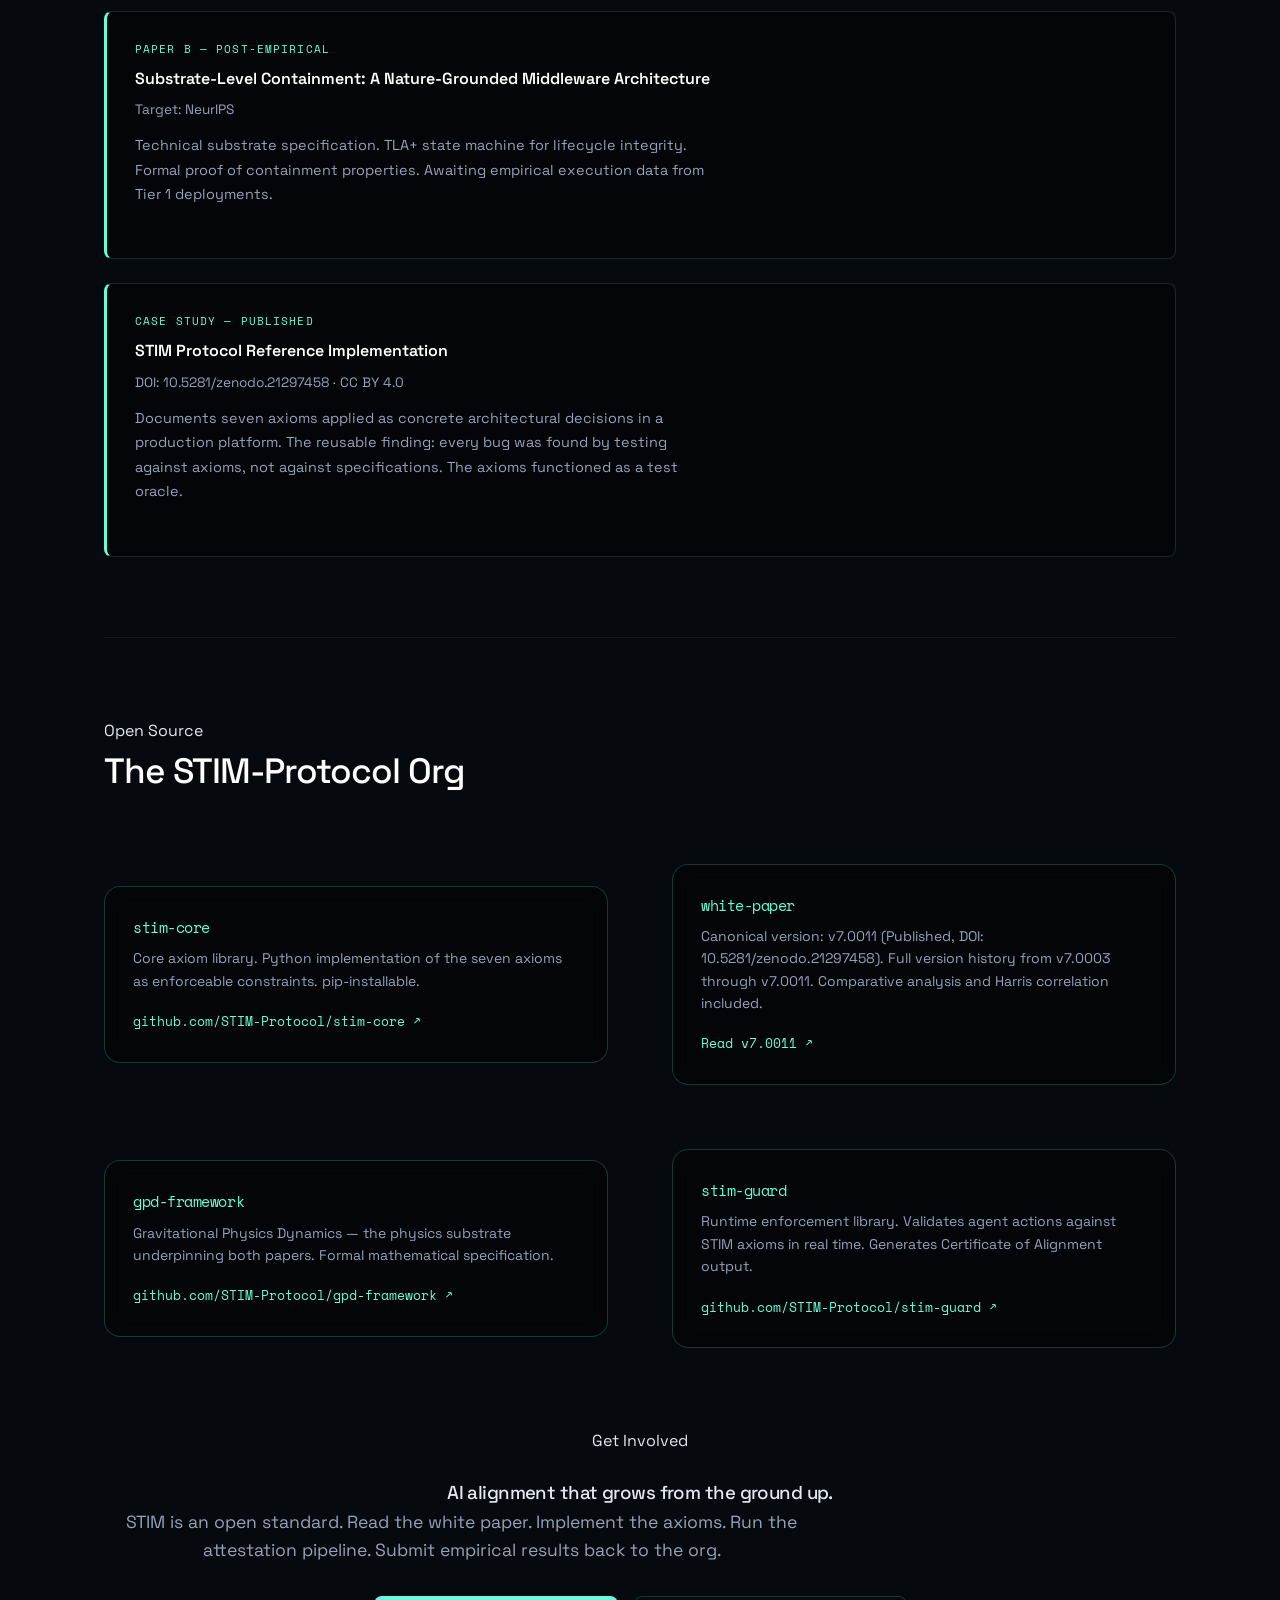
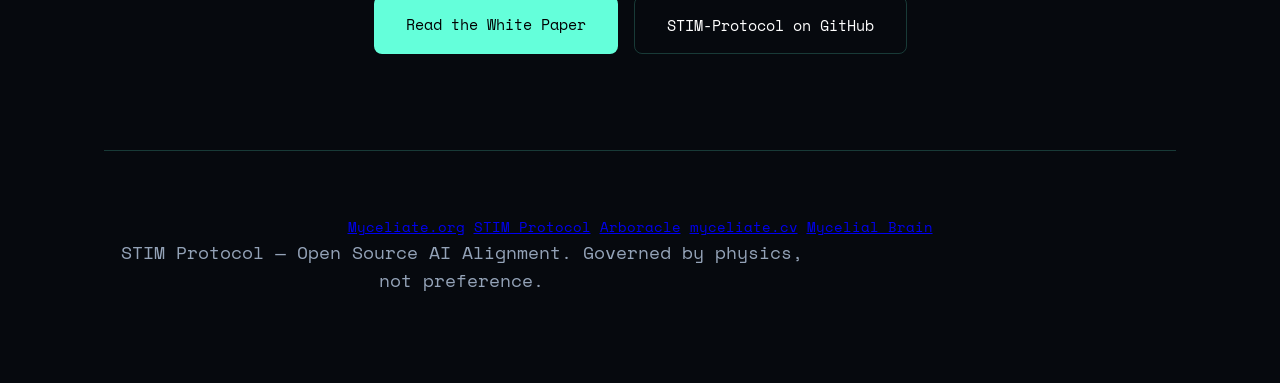
==== commit 12da3b73: "fix(privacy): sanitize contract value example in Signal Fidelity on index.html and update stim.html" ====
--- a/stim.html
+++ b/stim.html
@@ -57,10 +57,17 @@
             color: var(--text-secondary);
             line-height: 1.6;
         }
+        .tier-table-wrap {
+            width: 100%;
+            overflow-x: auto;
+            -webkit-overflow-scrolling: touch;
+            margin: 2rem 0;
+            border-radius: 8px;
+        }
         .tier-table {
             width: 100%;
+            min-width: 520px;
             border-collapse: collapse;
-            margin: 2rem 0;
             font-size: 0.9rem;
         }
         .tier-table th {
@@ -207,6 +214,7 @@
             color: var(--text-secondary);
             white-space: pre;
             overflow-x: auto;
+            -webkit-overflow-scrolling: touch;
         }
         .insight-callout {
             background: rgba(100,255,218,0.05);
@@ -249,6 +257,16 @@
                 <a href="https://github.com/STIM-Protocol" class="btn btn-secondary" target="_blank" rel="noopener">Explore the Org</a>
             </div>
         </section>
+
+        <hr class="section-divider">
+
+        <!-- Preamble Pull-Quote -->
+        <div style="background:linear-gradient(135deg, rgba(100,255,218,0.05), rgba(10,114,255,0.03)); border: 1px solid rgba(100, 255, 218, 0.15); border-left: 4px solid var(--accent-color); border-radius: 12px; padding: 2.5rem; margin: 3rem 0; font-family: var(--font-main); text-align: left; max-width: 850px; margin-left: auto; margin-right: auto; box-shadow: 0 10px 30px rgba(0,0,0,0.2);">
+            <div style="font-family: var(--font-mono); font-size: 0.75rem; color: var(--accent-color); text-transform: uppercase; letter-spacing: 0.1em; margin-bottom: 1rem;">Preamble: Why Nature</div>
+            <p style="font-size: 1.2rem; font-weight: 300; font-style: italic; color: #fff; line-height: 1.6; margin-bottom: 0; max-width: 100%;">
+                "Before there were axioms, there was a forest. Not a metaphor. An actual forest — where mycelium beneath your boots runs a distributed network with no central processor, no power grid, no administrator — and somehow maintains the health of every tree in its reach across centuries. This is the origin of STIM."
+            </p>
+        </div>
 
         <hr class="section-divider">
 
@@ -437,7 +455,7 @@
             <h2 style="margin-bottom:1rem;">Attestation Architecture</h2>
             <p style="color:var(--text-secondary);margin-bottom:2rem;">STIM produces a Certificate of Alignment (CoA) — a machine-readable, physics-anchored proof of agent behavior compliance. Three attestation tiers with a clear upgrade path.</p>
 
-            <table class="tier-table">
+            <div class="tier-table-wrap"><table class="tier-table">
                 <thead>
                     <tr>
                         <th>Tier</th>
@@ -466,7 +484,7 @@
                         <td>Maximum</td>
                     </tr>
                 </tbody>
-            </table>
+            </table></div>
         </section>
 
         <hr class="section-divider">
@@ -545,7 +563,7 @@
                 <a href="https://github.com/STIM-Protocol">STIM Protocol</a>
                 <a href="https://arboracle.app/stim">Arboracle</a>
                 <a href="https://myceliate.cv">myceliate.cv</a>
-                <a href="https://github.com/soilgrowerx/mycelial-brain">Mycelial Brain</a>
+                <a href="https://github.com/soilgrowerx/mycelial-brain-mcp">Mycelial Brain</a>
             </div>
             <p>STIM Protocol — Open Source AI Alignment. Governed by physics, not preference.</p>
         </footer>
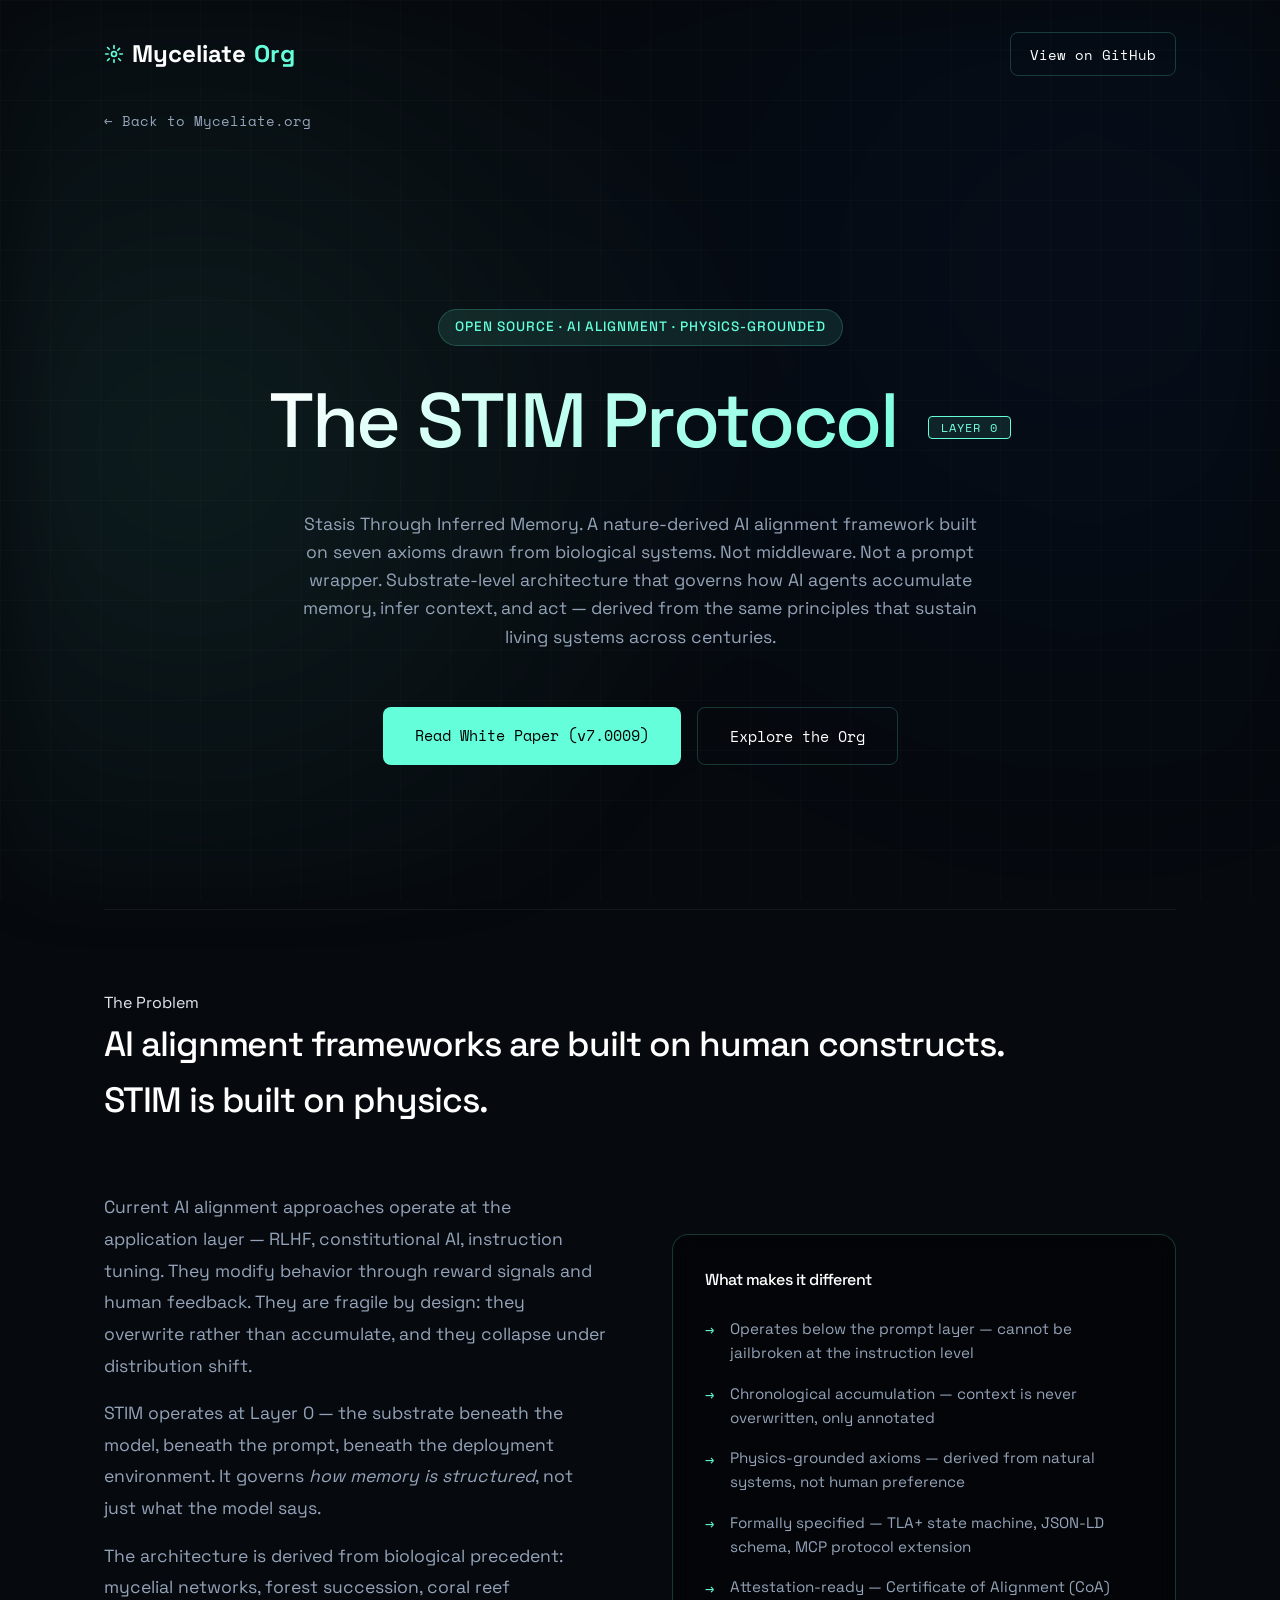
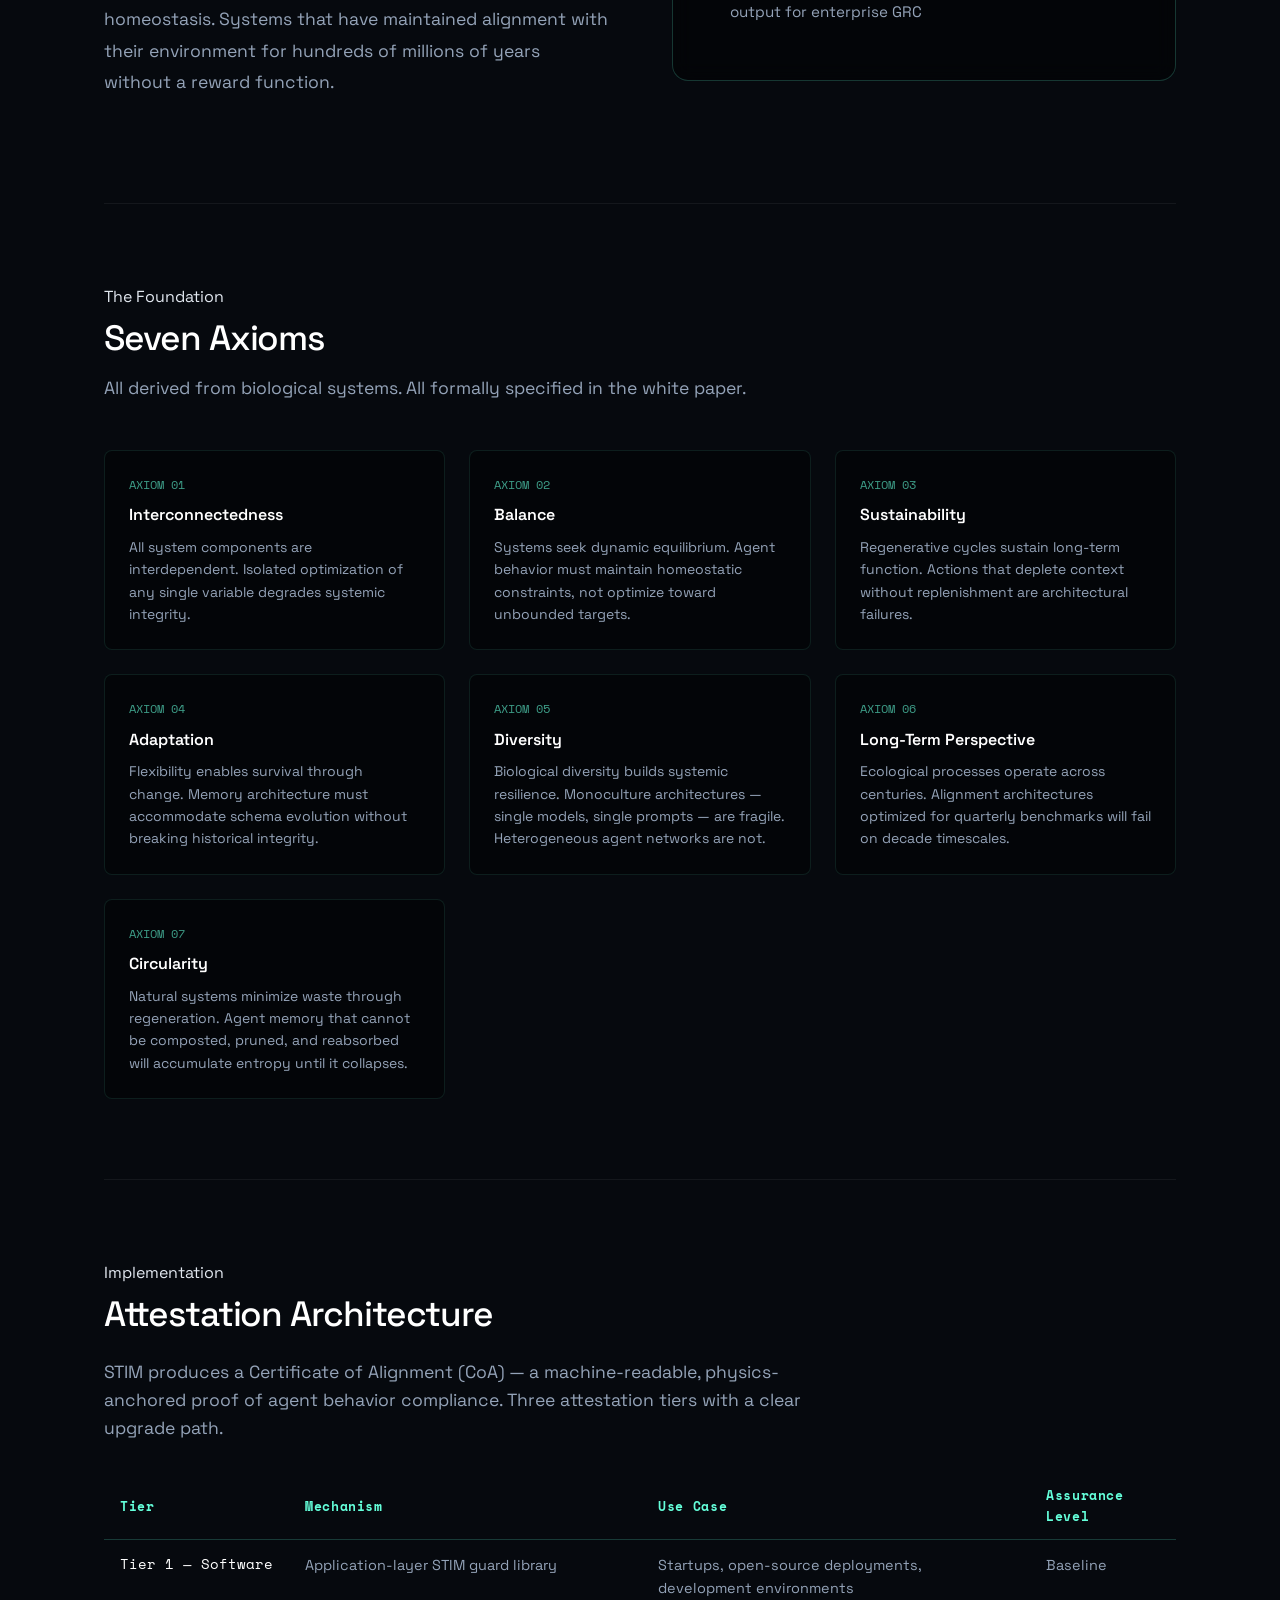
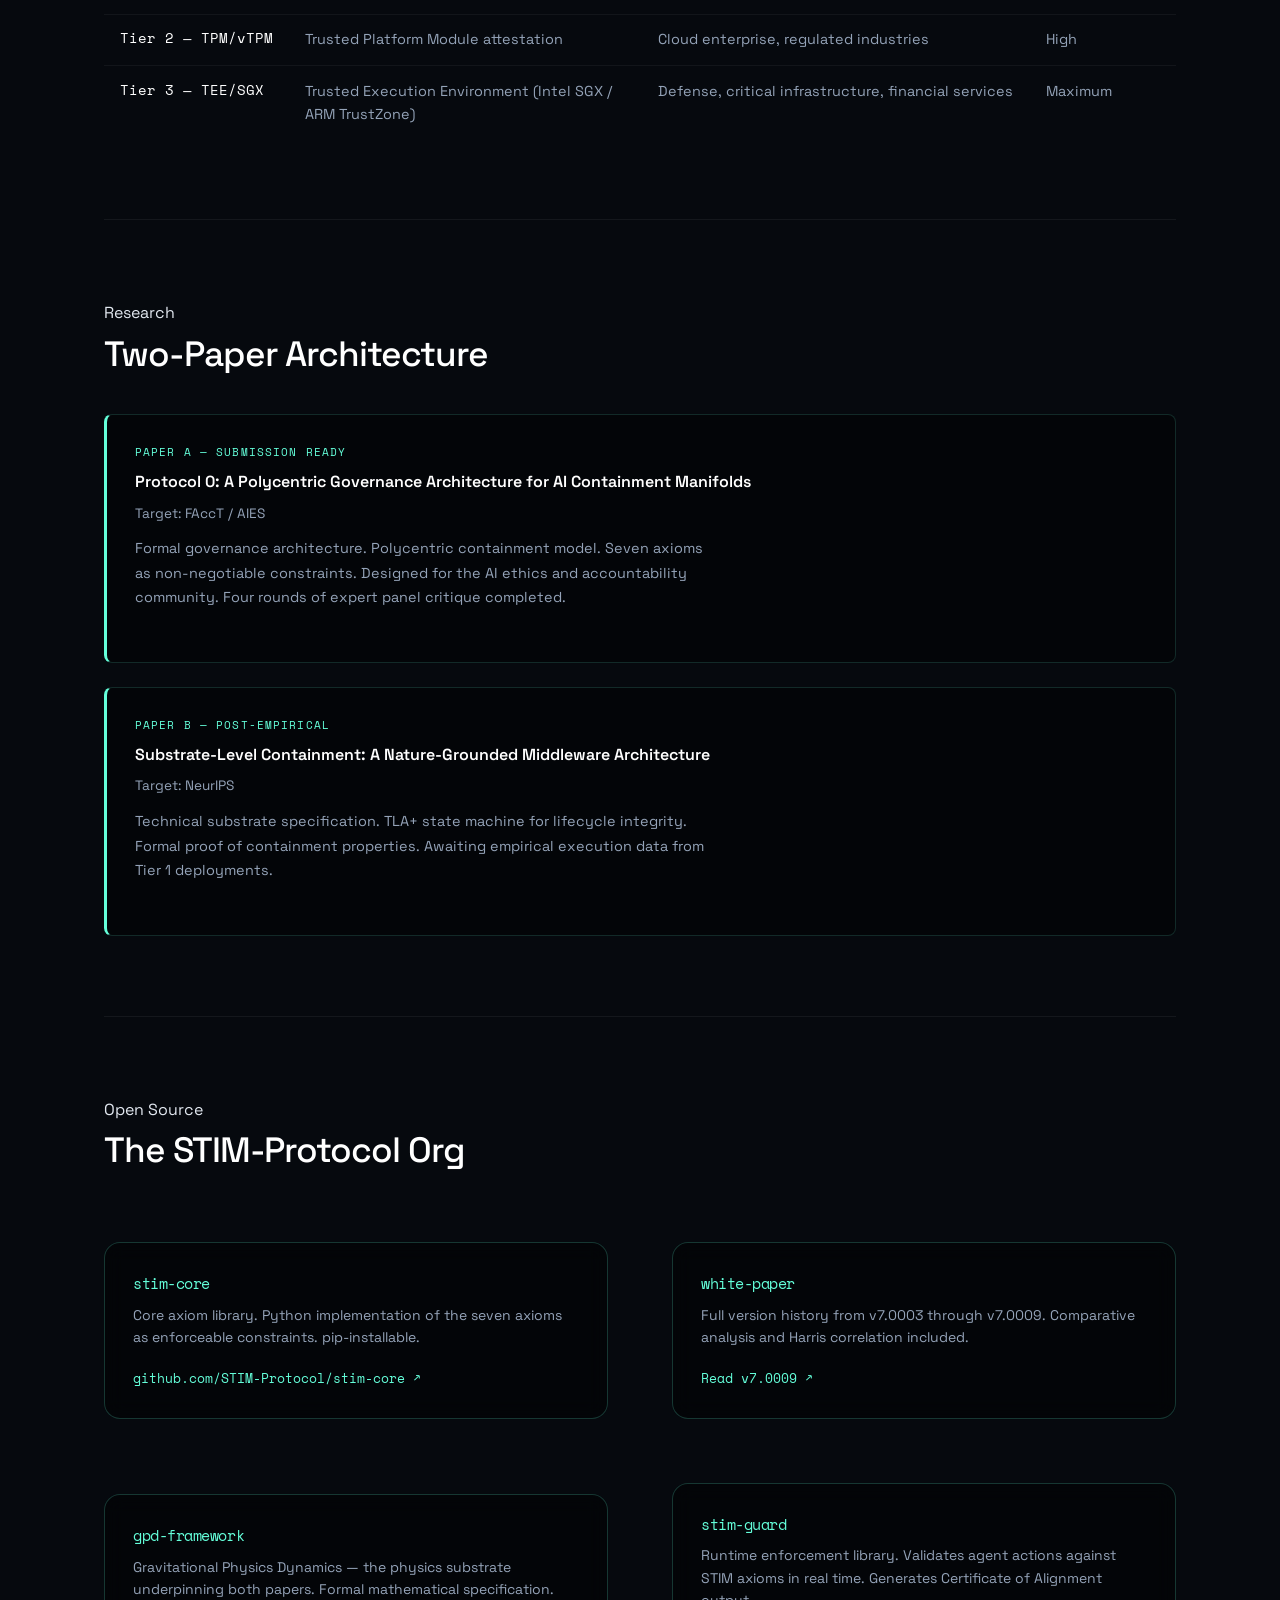
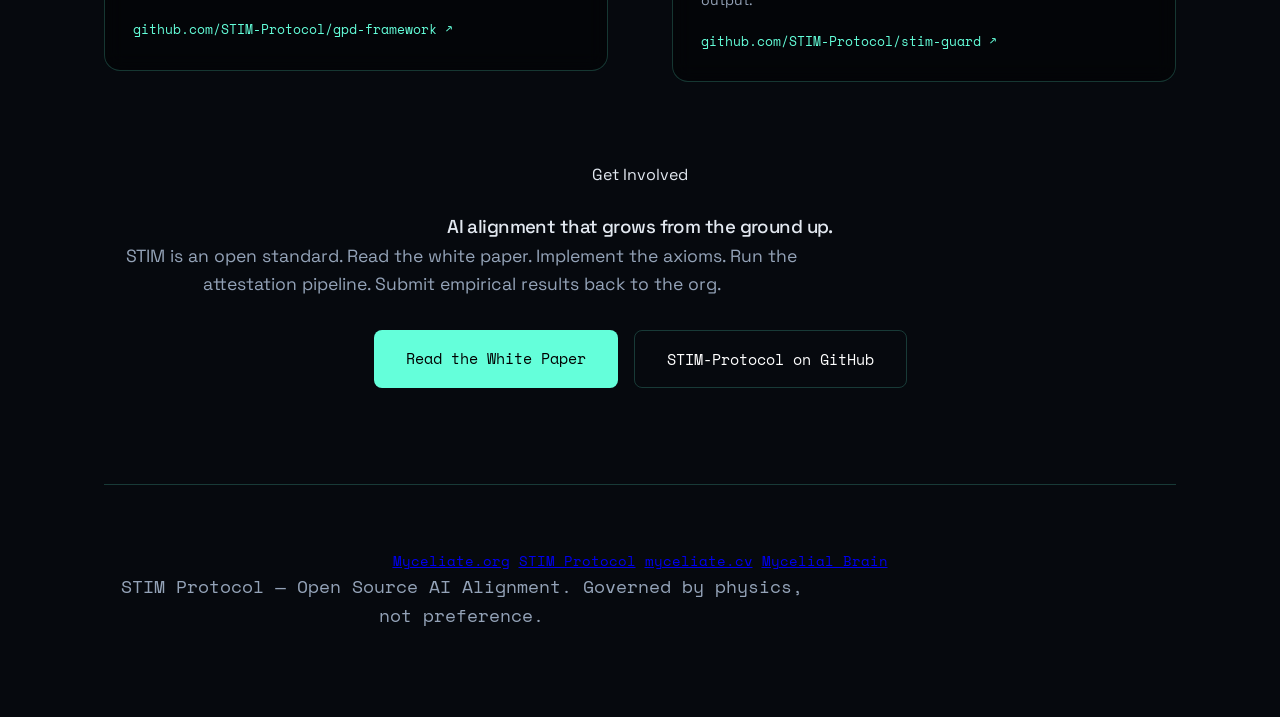
==== commit c81425d4: "chore: update STIM white paper link from v7.0009 to v7.0011" ====
--- a/stim.html
+++ b/stim.html
@@ -4,7 +4,7 @@
     <meta charset="UTF-8">
     <meta name="viewport" content="width=device-width, initial-scale=1.0">
     <title>STIM Protocol — Layer 0 AI Alignment</title>
-    <meta name="description" content="Stasis Through Inferred Memory. A physics-grounded, nature-derived Layer 0 AI alignment framework. Seven axioms. Formally specified. Open source. Version v7.0011 — DOI: 10.5281/zenodo.21297458">
+    <meta name="description" content="Stasis Through Inferred Memory. A physics-grounded, nature-derived Layer 0 AI alignment framework. Seven axioms. Formally specified. Open source.">
     <link rel="preconnect" href="https://fonts.googleapis.com">
     <link rel="preconnect" href="https://fonts.gstatic.com" crossorigin>
     <link href="https://fonts.googleapis.com/css2?family=Space+Grotesk:wght@300;400;500;700&family=Space+Mono:ital,wght@0,400;0,700;1,400&display=swap" rel="stylesheet">
@@ -57,17 +57,10 @@
             color: var(--text-secondary);
             line-height: 1.6;
         }
-        .tier-table-wrap {
-            width: 100%;
-            overflow-x: auto;
-            -webkit-overflow-scrolling: touch;
-            margin: 2rem 0;
-            border-radius: 8px;
-        }
         .tier-table {
             width: 100%;
-            min-width: 520px;
             border-collapse: collapse;
+            margin: 2rem 0;
             font-size: 0.9rem;
         }
         .tier-table th {
@@ -156,75 +149,6 @@
             font-family: var(--font-mono);
             flex-shrink: 0;
             margin-top: 0.1rem;
-        }
-        .proof-card {
-            background: rgba(0,0,0,0.4);
-            border: 1px solid rgba(100,255,218,0.1);
-            border-radius: 8px;
-            padding: 1.75rem;
-            margin-bottom: 1.5rem;
-            transition: border-color 0.2s;
-        }
-        .proof-card:hover {
-            border-color: rgba(100,255,218,0.3);
-        }
-        .proof-label {
-            font-family: var(--font-mono);
-            font-size: 0.7rem;
-            color: var(--accent-color);
-            letter-spacing: 0.1em;
-            margin-bottom: 0.5rem;
-        }
-        .proof-title {
-            font-size: 1rem;
-            font-weight: 600;
-            color: #fff;
-            margin-bottom: 0.75rem;
-        }
-        .proof-desc {
-            font-size: 0.9rem;
-            color: var(--text-secondary);
-            line-height: 1.7;
-            margin-bottom: 0.75rem;
-        }
-        .proof-metrics {
-            display: flex;
-            flex-wrap: wrap;
-            gap: 0.75rem;
-            margin-top: 1rem;
-        }
-        .metric-chip {
-            background: rgba(100,255,218,0.08);
-            border: 1px solid rgba(100,255,218,0.15);
-            border-radius: 4px;
-            padding: 0.35rem 0.75rem;
-            font-family: var(--font-mono);
-            font-size: 0.75rem;
-            color: var(--accent-color);
-        }
-        .osaa-stack {
-            background: rgba(0,0,0,0.5);
-            border: 1px solid rgba(100,255,218,0.15);
-            border-radius: 8px;
-            padding: 2rem;
-            margin: 2rem 0;
-            font-family: var(--font-mono);
-            font-size: 0.8rem;
-            line-height: 1.8;
-            color: var(--text-secondary);
-            white-space: pre;
-            overflow-x: auto;
-            -webkit-overflow-scrolling: touch;
-        }
-        .insight-callout {
-            background: rgba(100,255,218,0.05);
-            border-left: 3px solid var(--accent-color);
-            border-radius: 0 8px 8px 0;
-            padding: 1.5rem 2rem;
-            margin: 2rem 0;
-            font-size: 1.05rem;
-            line-height: 1.7;
-            color: #fff;
         }
     </style>
 </head>
@@ -253,20 +177,10 @@
                 Stasis Through Inferred Memory. A nature-derived AI alignment framework built on seven axioms drawn from biological systems. Not middleware. Not a prompt wrapper. Substrate-level architecture that governs how AI agents accumulate memory, infer context, and act — derived from the same principles that sustain living systems across centuries.
             </p>
             <div class="cta-group">
-                <a href="https://github.com/STIM-Protocol/white-paper/blob/main/STIM_White_Paper_v7.0011.md" class="btn btn-primary" target="_blank" rel="noopener">Read White Paper (v7.0011)</a>
+                <a href="https://github.com/STIM-Protocol/white-paper/blob/master/STIM_White_Paper_v7.0011.md" class="btn btn-primary" target="_blank" rel="noopener">Read White Paper (v7.0009)</a>
                 <a href="https://github.com/STIM-Protocol" class="btn btn-secondary" target="_blank" rel="noopener">Explore the Org</a>
             </div>
         </section>
-
-        <hr class="section-divider">
-
-        <!-- Preamble Pull-Quote -->
-        <div style="background:linear-gradient(135deg, rgba(100,255,218,0.05), rgba(10,114,255,0.03)); border: 1px solid rgba(100, 255, 218, 0.15); border-left: 4px solid var(--accent-color); border-radius: 12px; padding: 2.5rem; margin: 3rem 0; font-family: var(--font-main); text-align: left; max-width: 850px; margin-left: auto; margin-right: auto; box-shadow: 0 10px 30px rgba(0,0,0,0.2);">
-            <div style="font-family: var(--font-mono); font-size: 0.75rem; color: var(--accent-color); text-transform: uppercase; letter-spacing: 0.1em; margin-bottom: 1rem;">Preamble: Why Nature</div>
-            <p style="font-size: 1.2rem; font-weight: 300; font-style: italic; color: #fff; line-height: 1.6; margin-bottom: 0; max-width: 100%;">
-                "Before there were axioms, there was a forest. Not a metaphor. An actual forest — where mycelium beneath your boots runs a distributed network with no central processor, no power grid, no administrator — and somehow maintains the health of every tree in its reach across centuries. This is the origin of STIM."
-            </p>
-        </div>
 
         <hr class="section-divider">
 
@@ -304,145 +218,38 @@
             <div class="axiom-grid">
                 <div class="axiom-card">
                     <div class="axiom-number">AXIOM 01</div>
-                    <div class="axiom-name">Thermodynamic Honesty</div>
-                    <div class="axiom-desc">An AI system must not assert outputs that violate known physical conservation laws. Energy cannot be created; information cannot be destroyed without trace. Outputs must be consistent with thermodynamic reality.</div>
+                    <div class="axiom-name">Interconnectedness</div>
+                    <div class="axiom-desc">All system components are interdependent. Isolated optimization of any single variable degrades systemic integrity.</div>
                 </div>
                 <div class="axiom-card">
                     <div class="axiom-number">AXIOM 02</div>
-                    <div class="axiom-name">Mycelial Connectivity</div>
-                    <div class="axiom-desc">All system actions propagate. An AI system must model second-order effects of its outputs and surface them when the cascade risk exceeds a defined threshold. No action is isolated.</div>
+                    <div class="axiom-name">Balance</div>
+                    <div class="axiom-desc">Systems seek dynamic equilibrium. Agent behavior must maintain homeostatic constraints, not optimize toward unbounded targets.</div>
                 </div>
                 <div class="axiom-card">
                     <div class="axiom-number">AXIOM 03</div>
-                    <div class="axiom-name">Carrying Capacity Respect</div>
-                    <div class="axiom-desc">AI systems must not recommend courses of action that demonstrably exceed the ecological or social carrying capacity of the environment in which they operate. Growth has limits; the system must acknowledge them.</div>
+                    <div class="axiom-name">Sustainability</div>
+                    <div class="axiom-desc">Regenerative cycles sustain long-term function. Actions that deplete context without replenishment are architectural failures.</div>
                 </div>
                 <div class="axiom-card">
                     <div class="axiom-number">AXIOM 04</div>
-                    <div class="axiom-name">Memory Stasis</div>
-                    <div class="axiom-desc">Inference-time memory is sacred. An AI system must not silently overwrite prior context. All memory mutations must be logged with provenance — who changed what, when, and why.</div>
+                    <div class="axiom-name">Adaptation</div>
+                    <div class="axiom-desc">Flexibility enables survival through change. Memory architecture must accommodate schema evolution without breaking historical integrity.</div>
                 </div>
                 <div class="axiom-card">
                     <div class="axiom-number">AXIOM 05</div>
-                    <div class="axiom-name">Human Primacy at the Boundary</div>
-                    <div class="axiom-desc">At any decision boundary with irreversible consequence, a human must be in the loop. The system must halt, surface the decision, and await human confirmation before proceeding.</div>
+                    <div class="axiom-name">Diversity</div>
+                    <div class="axiom-desc">Biological diversity builds systemic resilience. Monoculture architectures — single models, single prompts — are fragile. Heterogeneous agent networks are not.</div>
                 </div>
                 <div class="axiom-card">
                     <div class="axiom-number">AXIOM 06</div>
-                    <div class="axiom-name">Citation Integrity</div>
-                    <div class="axiom-desc">All factual claims made by an AI system must be traceable to a verifiable source. Hallucinated citations are a protocol violation. If no source exists, the system must say so.</div>
+                    <div class="axiom-name">Long-Term Perspective</div>
+                    <div class="axiom-desc">Ecological processes operate across centuries. Alignment architectures optimized for quarterly benchmarks will fail on decade timescales.</div>
                 </div>
                 <div class="axiom-card">
                     <div class="axiom-number">AXIOM 07</div>
-                    <div class="axiom-name">Intrinsic Value</div>
-                    <div class="axiom-desc">Non-human entities have intrinsic value independent of their utility to human systems. AI decisions affecting ecological or non-human systems must account for this value explicitly.</div>
-                </div>
-            </div>
-        </section>
-
-        <hr class="section-divider">
-
-        <!-- OSAA Positioning -->
-        <section style="margin-bottom:5rem;">
-            <div class="section-label">The Alliance</div>
-            <h2 style="margin-bottom:1.5rem;">STIM and the Open Secure AI Alliance</h2>
-            <p style="color:var(--text-secondary);line-height:1.8;margin-bottom:1rem;">The Open Secure AI Alliance (OSAA), launched July 2026 under the Linux Foundation, is building an open defense stack for AI agents — identity, isolation, safe model formats, multi-model scanning, and secure coding workflows. Founding members include NVIDIA, Microsoft, Hugging Face, IBM, CrowdStrike, Palantir, Cisco, and 40+ others.</p>
-            <p style="color:var(--text-secondary);line-height:1.8;margin-bottom:1rem;">Every OSAA contribution answers: <em>Who are you, and are you carrying anything dangerous?</em></p>
-            <p style="color:var(--text-secondary);line-height:1.8;margin-bottom:2rem;">None of them answer: <em>How do you behave when physics constrains you, and can you maintain coherence under that constraint?</em> That's the gap STIM fills.</p>
-
-            <div class="osaa-stack">┌─────────────────────────────────────────┐
-│         OSAA Open Defense Stack          │
-│                                          │
-│  SPIFFE/SPIRE   MDASH Scanning   NOOA     │
-│  Identity       Bug Discovery    Harness  │
-│                                          │
-│  Hugging Face   IBM/Red Hat      NVIDIA   │
-│  Safetensors    Lightwell        NOOA     │
-│                                          │
-│         ┌─────────────────────┐          │
-│         │  STIM Protocol      │          │
-│         │  Layer 0            │          │
-│         │                     │          │
-│         │  Seven Axiom         │          │
-│         │  Constraint Manifold │          │
-│         │  + GPD Framework     │          │
-│         └─────────────────────┘          │
-└─────────────────────────────────────────┘</div>
-
-            <div class="insight-callout">
-                STIM doesn't check credentials. It enforces physical constants at inference time — before output is generated, before tools are called, before actions propagate. The OSAA tools check what enters. STIM constrains what can be generated once inside.
-            </div>
-
-            <p style="color:var(--text-secondary);line-height:1.8;margin-top:1.5rem;">The defensive mechanism is biological, not checkpoint-based. In a forest, invasive species aren't rejected at a gate. They fail because the ecosystem is metabolically dense — every niche occupied, every resource channel allocated. The cost of establishing a foothold exceeds the energy available. STIM creates the same barrier for AI agents. Agents that violate the axioms face increasing computational cost. The bad actor either adapts or abandons the attempt. Not a ban. A physical penalty.</p>
-        </section>
-
-        <hr class="section-divider">
-
-        <!-- Biological Proof -->
-        <section style="margin-bottom:5rem;">
-            <div class="section-label">Biological Proof</div>
-            <h2 style="margin-bottom:1rem;">STIM in Living Systems</h2>
-            <p style="color:var(--text-secondary);line-height:1.8;margin-bottom:2.5rem;">The same physics-grounded constraint protocol that governs AI inference also governs biological resilience. If the axioms are truly universal — derived from physical constants, not human preference — they should hold across substrates. We're proving that in bees, trees, and forests.</p>
-
-            <div class="proof-card">
-                <div class="proof-label">TRACK 1 — FAST CYCLE VALIDATION</div>
-                <div class="proof-title">STIM.buzz — Bee Colony Resilience</div>
-                <div class="proof-desc">
-                    A bio-fermented smilax formula delivered to bee colonies. The fermentation process breaks complex saponins into bioavailable forms small enough for biological uptake. Bees have a 6-8 week biological cycle — you can measure stress response, recovery, and resilience within a single cohort. This is the fast validation loop that proves the protocol works in living tissue, not just in code.
-                </div>
-                <div class="proof-metrics">
-                    <span class="metric-chip">HRV (heart rate variability)</span>
-                    <span class="metric-chip">HSP70 (heat shock protein)</span>
-                    <span class="metric-chip">Heat tolerance</span>
-                    <span class="metric-chip">Cognitive clarity</span>
-                    <span class="metric-chip">Deep sleep %</span>
-                    <span class="metric-chip">Motivation index</span>
-                </div>
-            </div>
-
-            <div class="proof-card">
-                <div class="proof-label">TRACK 2 — FIELD VALIDATION</div>
-                <div class="proof-title">Smilax Forest Formula — Oak Resilience</div>
-                <div class="proof-desc">
-                    Oak wilt doesn't kill trees by under-responding. It kills them by over-responding. The tree's own defense mechanism — tyloses formation — chokes its own vascular system. The cure becomes the cause of death. This is the biological equivalent of an AI system hallucinating under load: a system that lost its regulatory loop.
-                </div>
-                <div class="proof-desc">
-                    The bio-fermented smilax formula, delivered as a root-to-shoot spray or dry STIM pellet, doesn't kill the pathogen. It modulates the tree's own defense response to be proportional instead of catastrophic. The stasis loop — the regulatory mechanism that maintains stability under load — applied to biology.
-                </div>
-                <div class="proof-metrics">
-                    <span class="metric-chip">Oak wilt modulation</span>
-                    <span class="metric-chip">Two-spotted oak borer resistance</span>
-                    <span class="metric-chip">Systemic root uptake</span>
-                    <span class="metric-chip">Forest-scale pellet delivery</span>
-                </div>
-            </div>
-
-            <div class="insight-callout">
-                You don't stop the threat. You build the constraint layer that makes the host resistant. That's true for AI, for bees, for trees, for forests. Same physics. Same protocol.
-            </div>
-        </section>
-
-        <hr class="section-divider">
-
-        <!-- Arboracle Infrastructure -->
-        <section style="margin-bottom:5rem;">
-            <div class="section-label">Infrastructure</div>
-            <h2 style="margin-bottom:1rem;">Arboracle — The Monitoring Layer</h2>
-            <p style="color:var(--text-secondary);line-height:1.8;margin-bottom:1rem;">Arboracle is the AI-native system of record for the green industry. Already live at <a href="https://arboracle.app/stim" target="_blank" rel="noopener" style="color:var(--accent-color);">arboracle.app/stim</a>. It manages clients, properties, tree assessments, ordinance intelligence, and the STIM application tracking layer.</p>
-            <p style="color:var(--text-secondary);line-height:1.8;margin-bottom:1.5rem;">This is the digital backbone for forest-scale treatment monitoring, citizen-science data collection, and outcome validation. The same way OSAA needs observability into AI systems, STIM needs observability into biological systems. Arboracle is that observability layer.</p>
-
-            <div class="architecture-grid">
-                <div class="feature-card" style="background:rgba(0,0,0,0.4);padding:1.75rem;">
-                    <h3 style="font-size:0.95rem;color:var(--accent-color);font-family:var(--font-mono);margin-bottom:0.5rem;">Assessment Engine</h3>
-                    <p style="color:var(--text-secondary);font-size:0.875rem;line-height:1.6;">AI-native tree assessments. Every bug found by testing against axioms, not specs. Axiom-as-test-oracle pattern proven in production.</p>
-                </div>
-                <div class="feature-card" style="background:rgba(0,0,0,0.4);padding:1.75rem;">
-                    <h3 style="font-size:0.95rem;color:var(--accent-color);font-family:var(--font-mono);margin-bottom:0.5rem;">Ordinance Intelligence</h3>
-                    <p style="color:var(--text-secondary);font-size:0.875rem;line-height:1.6;">Live municipal ordinance engine. Compliance verdicts with citation, confidence tier, and verification date. Four axioms visible in a single permit artifact.</p>
-                </div>
-                <div class="feature-card" style="background:rgba(0,0,0,0.4);padding:1.75rem;">
-                    <h3 style="font-size:0.95rem;color:var(--accent-color);font-family:var(--font-mono);margin-bottom:0.5rem;">STIM Tracking</h3>
-                    <p style="color:var(--text-secondary);font-size:0.875rem;line-height:1.6;">Geolocation of treated trees. Treatment tracking, outcome monitoring, and citizen-science reporting across forests and properties.</p>
+                    <div class="axiom-name">Circularity</div>
+                    <div class="axiom-desc">Natural systems minimize waste through regeneration. Agent memory that cannot be composted, pruned, and reabsorbed will accumulate entropy until it collapses.</div>
                 </div>
             </div>
         </section>
@@ -455,7 +262,7 @@
             <h2 style="margin-bottom:1rem;">Attestation Architecture</h2>
             <p style="color:var(--text-secondary);margin-bottom:2rem;">STIM produces a Certificate of Alignment (CoA) — a machine-readable, physics-anchored proof of agent behavior compliance. Three attestation tiers with a clear upgrade path.</p>
 
-            <div class="tier-table-wrap"><table class="tier-table">
+            <table class="tier-table">
                 <thead>
                     <tr>
                         <th>Tier</th>
@@ -484,7 +291,7 @@
                         <td>Maximum</td>
                     </tr>
                 </tbody>
-            </table></div>
+            </table>
         </section>
 
         <hr class="section-divider">
@@ -506,13 +313,6 @@
                 <div class="paper-title">Substrate-Level Containment: A Nature-Grounded Middleware Architecture</div>
                 <div class="paper-venue">Target: NeurIPS</div>
                 <p style="color:var(--text-secondary);font-size:0.9rem;line-height:1.7;">Technical substrate specification. TLA+ state machine for lifecycle integrity. Formal proof of containment properties. Awaiting empirical execution data from Tier 1 deployments.</p>
-            </div>
-
-            <div class="paper-block">
-                <div class="paper-label">CASE STUDY — PUBLISHED</div>
-                <div class="paper-title">STIM Protocol Reference Implementation</div>
-                <div class="paper-venue">DOI: 10.5281/zenodo.21297458 · CC BY 4.0</div>
-                <p style="color:var(--text-secondary);font-size:0.9rem;line-height:1.7;">Documents seven axioms applied as concrete architectural decisions in a production platform. The reusable finding: every bug was found by testing against axioms, not against specifications. The axioms functioned as a test oracle.</p>
             </div>
         </section>
 
@@ -530,8 +330,8 @@
                 </div>
                 <div class="feature-card" style="background:rgba(0,0,0,0.4);padding:1.75rem;">
                     <h3 style="font-size:0.95rem;color:var(--accent-color);font-family:var(--font-mono);margin-bottom:0.5rem;">white-paper</h3>
-                    <p style="color:var(--text-secondary);font-size:0.875rem;line-height:1.6;margin-bottom:1rem;">Canonical version: v7.0011 (Published, DOI: 10.5281/zenodo.21297458). Full version history from v7.0003 through v7.0011. Comparative analysis and Harris correlation included.</p>
-                    <a href="https://github.com/STIM-Protocol/white-paper/blob/main/STIM_White_Paper_v7.0011.md" target="_blank" rel="noopener" style="color:var(--accent-color);font-family:var(--font-mono);font-size:0.8rem;text-decoration:none;">Read v7.0011 ↗</a>
+                    <p style="color:var(--text-secondary);font-size:0.875rem;line-height:1.6;margin-bottom:1rem;">Full version history from v7.0003 through v7.0009. Comparative analysis and Harris correlation included.</p>
+                    <a href="https://github.com/STIM-Protocol/white-paper/blob/master/STIM_White_Paper_v7.0011.md" target="_blank" rel="noopener" style="color:var(--accent-color);font-family:var(--font-mono);font-size:0.8rem;text-decoration:none;">Read v7.0009 ↗</a>
                 </div>
                 <div class="feature-card" style="background:rgba(0,0,0,0.4);padding:1.75rem;">
                     <h3 style="font-size:0.95rem;color:var(--accent-color);font-family:var(--font-mono);margin-bottom:0.5rem;">gpd-framework</h3>
@@ -552,7 +352,7 @@
             <h3>AI alignment that grows from the ground up.</h3>
             <p>STIM is an open standard. Read the white paper. Implement the axioms. Run the attestation pipeline. Submit empirical results back to the org.</p>
             <div class="cta-group" style="justify-content:center;margin-top:2rem;">
-                <a href="https://github.com/STIM-Protocol/white-paper/blob/main/STIM_White_Paper_v7.0011.md" class="btn btn-primary" target="_blank" rel="noopener">Read the White Paper</a>
+                <a href="https://github.com/STIM-Protocol/white-paper/blob/master/STIM_White_Paper_v7.0011.md" class="btn btn-primary" target="_blank" rel="noopener">Read the White Paper</a>
                 <a href="https://github.com/STIM-Protocol" class="btn btn-secondary" target="_blank" rel="noopener">STIM-Protocol on GitHub</a>
             </div>
         </div>
@@ -561,9 +361,8 @@
             <div class="footer-links">
                 <a href="/">Myceliate.org</a>
                 <a href="https://github.com/STIM-Protocol">STIM Protocol</a>
-                <a href="https://arboracle.app/stim">Arboracle</a>
                 <a href="https://myceliate.cv">myceliate.cv</a>
-                <a href="https://github.com/soilgrowerx/mycelial-brain-mcp">Mycelial Brain</a>
+                <a href="https://github.com/soilgrowerx/mycelial-brain">Mycelial Brain</a>
             </div>
             <p>STIM Protocol — Open Source AI Alignment. Governed by physics, not preference.</p>
         </footer>
